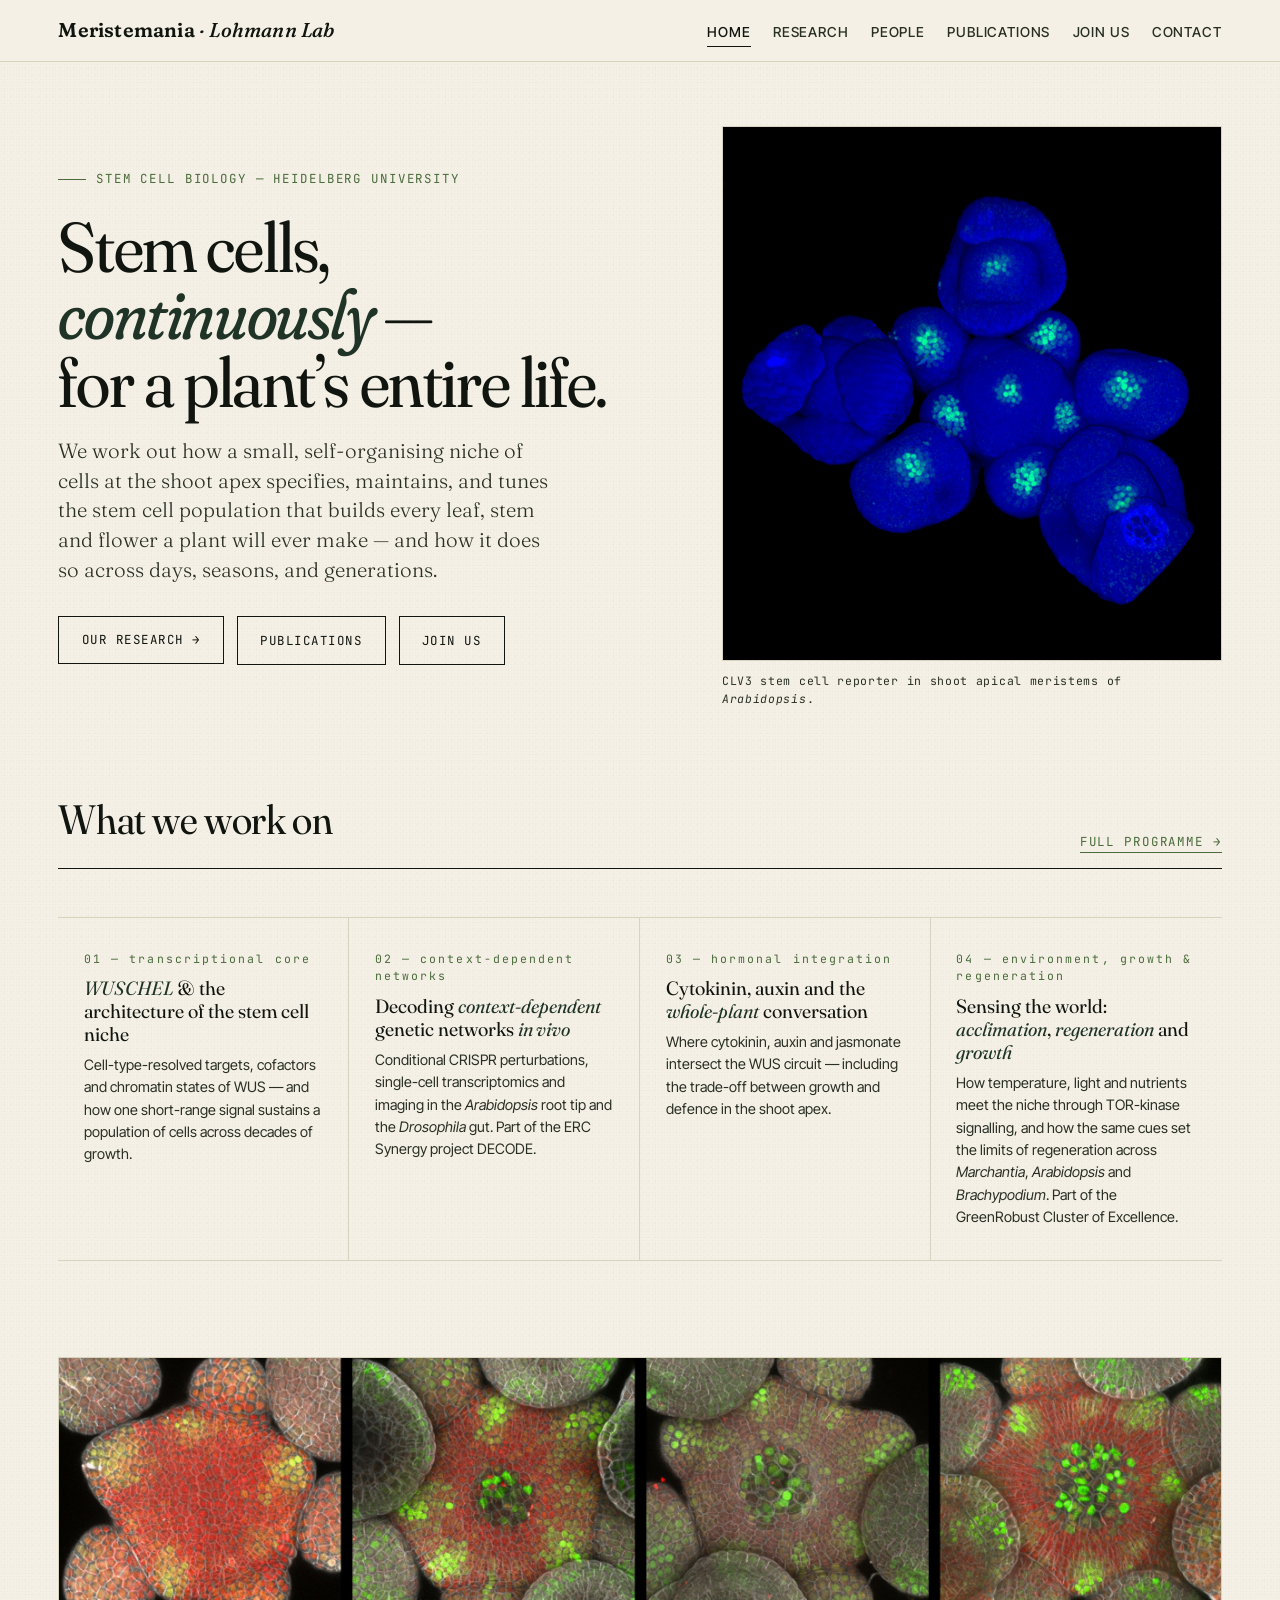
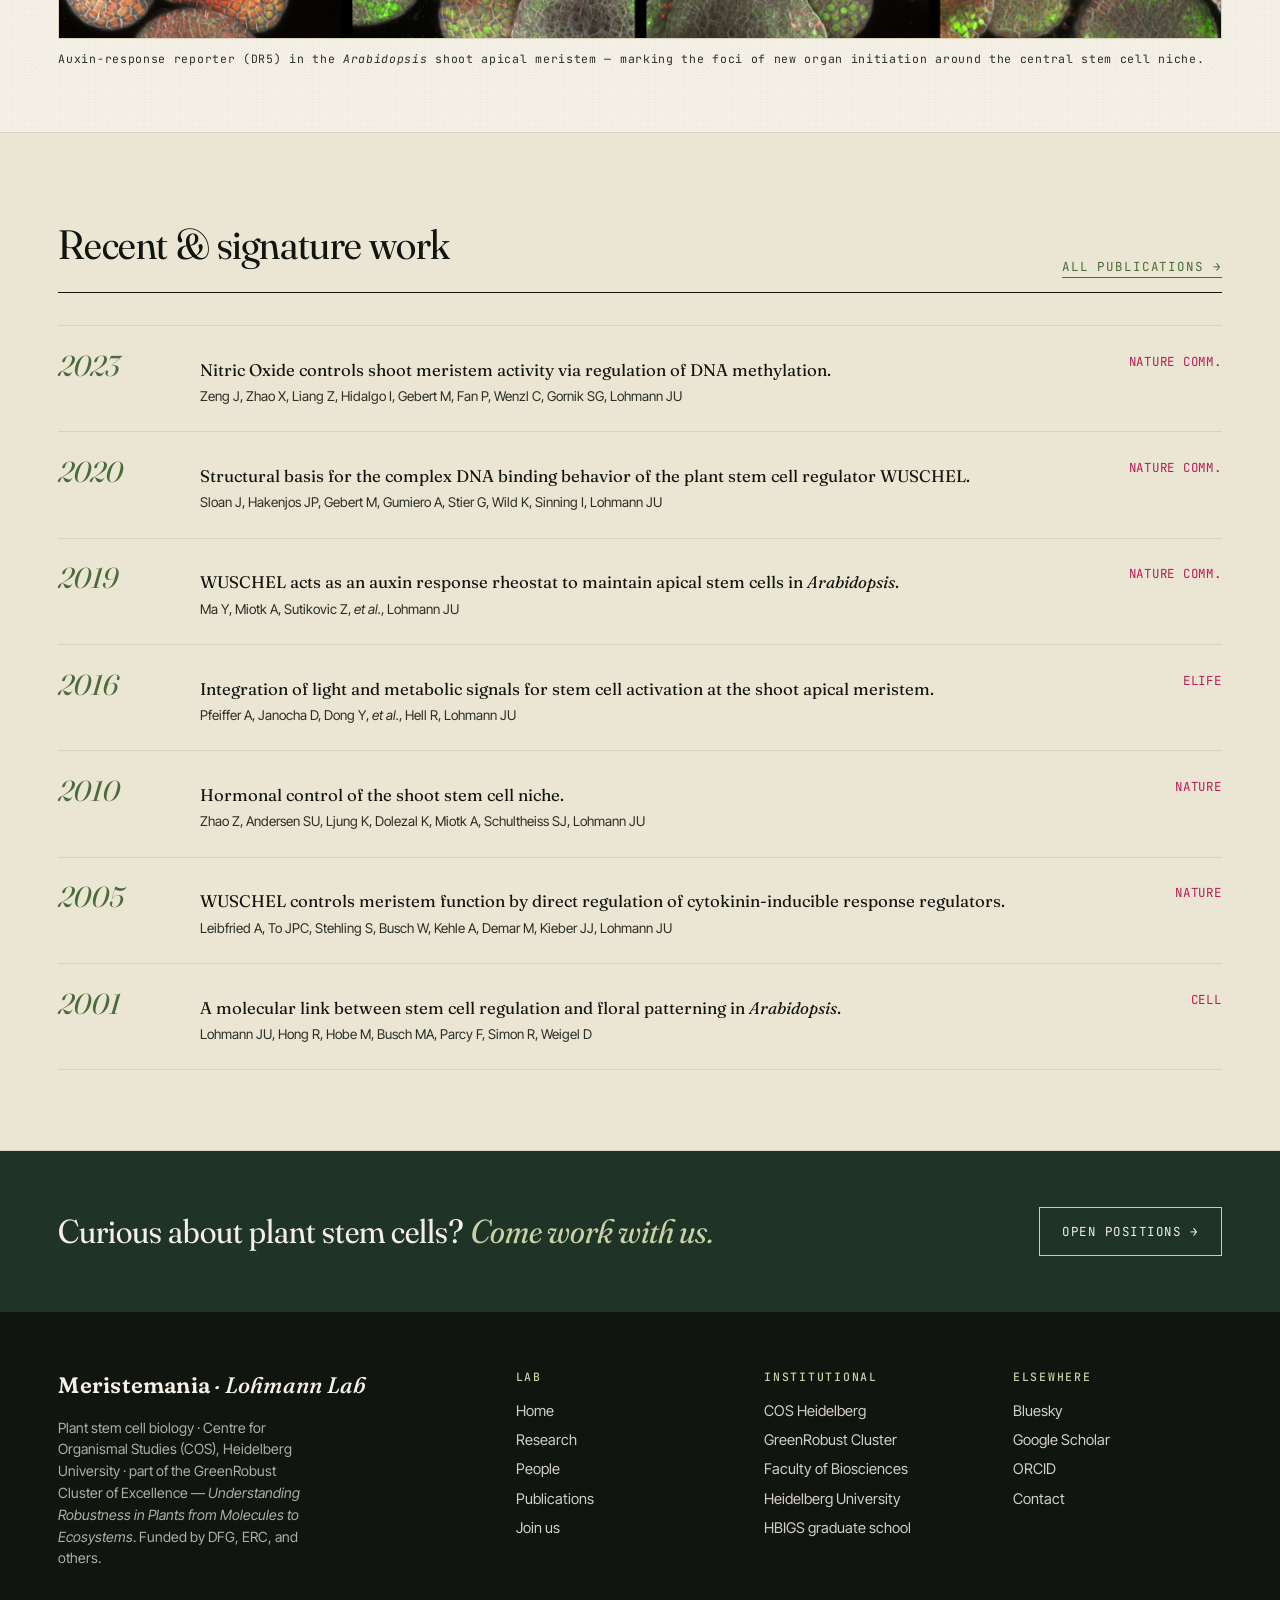
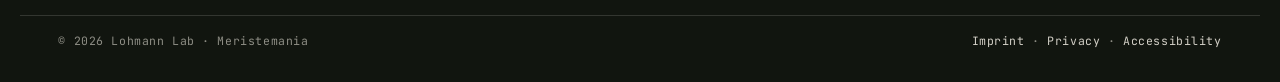
==== index.html @ 3a53cfdb "Initial publish: Meristemania v1" ====
<!DOCTYPE html>
<html lang="en">
<head>
  <meta charset="UTF-8" />
  <meta name="viewport" content="width=device-width, initial-scale=1.0" />
  <title>Meristemania &middot; Lohmann Lab &mdash; Plant stem cell biology, Heidelberg</title>
  <meta name="description" content="Meristemania is the laboratory of Jan U. Lohmann at the Centre for Organismal Studies, Heidelberg University. We work out how plant stem cells are specified, maintained, and tuned in space, time, and changing environments, using Arabidopsis thaliana as a reference system. Part of the GreenRobust Cluster of Excellence." />

  <!-- Open Graph -->
  <meta property="og:title" content="Meristemania &middot; Lohmann Lab" />
  <meta property="og:description" content="Plant stem cell biology in the shoot apical meristem. Centre for Organismal Studies (COS), Heidelberg University &middot; GreenRobust Cluster of Excellence." />
  <meta property="og:type" content="website" />
  <meta property="og:url" content="https://www.meristemania.org/" />
  <meta property="og:image" content="https://www.meristemania.org/assets/img/daum-cover.jpg" />

  <link rel="icon" type="image/svg+xml" href="favicon.svg">
  <link rel="preconnect" href="https://fonts.googleapis.com">
  <link rel="preconnect" href="https://fonts.gstatic.com" crossorigin>
  <link href="https://fonts.googleapis.com/css2?family=Fraunces:opsz,wght,SOFT,WONK@9..144,300..900,0..100,0..1&family=Inter+Tight:wght@300;400;500;600&family=JetBrains+Mono:wght@400;500&display=swap" rel="stylesheet">
  <link rel="stylesheet" href="assets/css/site.css">
</head>
<body>

  <!-- ============== TOP BAR ============== -->
  <header class="topbar">
    <div class="topbar-inner">
      <a href="index.html" class="brand"><b>Meristemania</b> &middot; <i>Lohmann Lab</i></a>
      <button class="menu-toggle" aria-expanded="false" aria-controls="primary-nav" onclick="var n=document.getElementById('primary-nav');n.classList.toggle('open');this.setAttribute('aria-expanded',n.classList.contains('open'));">Menu</button>
      <nav class="primary" id="primary-nav" aria-label="Primary">
        <a href="index.html" class="current">Home</a>
        <a href="research.html">Research</a>
        <a href="people.html">People</a>
        <a href="publications.html">Publications</a>
        <a href="join.html">Join us</a>
        <a href="contact.html">Contact</a>
      </nav>
    </div>
  </header>

  <!-- ============== HERO ============== -->
  <section class="hero">
    <div>
      <div class="eyebrow reveal reveal-1">Stem cell biology &mdash; Heidelberg University</div>
      <h1 class="title reveal reveal-2">
        Stem cells,<br/>
        <em>continuously</em> &mdash;<br/>
        for a plant&rsquo;s entire life.
      </h1>
      <p class="lede reveal reveal-3">
        We work out how a small, self-organising niche of cells at the shoot apex specifies, maintains, and tunes the stem cell population that builds every leaf, stem and flower a plant will ever make &mdash; and how it does so across days, seasons, and generations.
      </p>
      <div class="reveal reveal-4" style="margin-top: 2rem; display: flex; gap: 0.8rem; flex-wrap: wrap;">
        <a class="btn dark" href="research.html">Our research &rarr;</a>
        <a class="btn dark" href="publications.html">Publications</a>
        <a class="btn dark" href="join.html">Join us</a>
      </div>
    </div>
    <div class="reveal reveal-5">
      <div class="hero-image">
        <img src="assets/img/daum-cover.jpg"
             alt="Arabidopsis shoot apical meristems with the CLV3 stem cell reporter in green." />
      </div>
      <p style="font-family: var(--mono); font-size: 0.72rem; letter-spacing: 0.06em; color: var(--ink-soft); margin: 0.7rem 0 0;">
        CLV3 stem cell reporter in shoot apical meristems of <em>Arabidopsis</em>.
      </p>
    </div>
  </section>

  <!-- ============== FOUR PILLARS ============== -->
  <section class="section" style="padding-top: 3rem;">
    <div class="section-head">
      <h2>What we work on</h2>
      <span class="counter"><a href="research.html" style="color:inherit; border-bottom: 1px solid var(--green-mid); padding-bottom: 2px;">Full programme &rarr;</a></span>
    </div>
    <div class="pillars">
      <div class="pillar">
        <div class="pn">01 &mdash; transcriptional core</div>
        <h3><em>WUSCHEL</em> &amp; the architecture of the stem cell niche</h3>
        <p>Cell-type-resolved targets, cofactors and chromatin states of WUS &mdash; and how one short-range signal sustains a population of cells across decades of growth.</p>
      </div>
      <div class="pillar">
        <div class="pn">02 &mdash; context-dependent networks</div>
        <h3>Decoding <em>context-dependent</em> genetic networks <em>in vivo</em></h3>
        <p>Conditional CRISPR perturbations, single-cell transcriptomics and imaging in the <em>Arabidopsis</em> root tip and the <em>Drosophila</em> gut. Part of the ERC Synergy project DECODE.</p>
      </div>
      <div class="pillar">
        <div class="pn">03 &mdash; hormonal integration</div>
        <h3>Cytokinin, auxin and the <em>whole-plant</em> conversation</h3>
        <p>Where cytokinin, auxin and jasmonate intersect the WUS circuit &mdash; including the trade-off between growth and defence in the shoot apex.</p>
      </div>
      <div class="pillar">
        <div class="pn">04 &mdash; environment, growth &amp; regeneration</div>
        <h3>Sensing the world: <em>acclimation</em>, <em>regeneration</em> and <em>growth</em></h3>
        <p>How temperature, light and nutrients meet the niche through TOR-kinase signalling, and how the same cues set the limits of regeneration across <em>Marchantia</em>, <em>Arabidopsis</em> and <em>Brachypodium</em>. Part of the GreenRobust Cluster of Excellence.</p>
      </div>
    </div>
  </section>

  <!-- ============== FIGURE / IMAGERY STRIP ============== -->
  <section class="figure-wide">
    <figure>
      <img src="assets/img/dr5.jpg"
           alt="Confocal optical section through the Arabidopsis shoot apical meristem showing the auxin-response reporter DR5 marking new organ primordia." />
      <figcaption>
        Auxin-response reporter (DR5) in the <em>Arabidopsis</em> shoot apical meristem &mdash; marking the foci of new organ initiation around the central stem cell niche.
      </figcaption>
    </figure>
  </section>

  <!-- ============== SIGNATURE PAPERS ============== -->
  <section class="papers">
    <div class="papers-inner">
      <div class="section-head" style="margin-bottom:2rem;">
        <h2>Recent &amp; signature work</h2>
        <span class="counter"><a href="publications.html" style="color:inherit; border-bottom: 1px solid var(--green-mid); padding-bottom: 2px;">All publications &rarr;</a></span>
      </div>
      <ol class="papers-list">
        <li class="paper">
          <span class="yr">2023</span>
          <div class="meta">
            Nitric Oxide controls shoot meristem activity via regulation of DNA methylation.
            <span class="authors">Zeng J, Zhao X, Liang Z, Hidalgo I, Gebert M, Fan P, Wenzl C, Gornik SG, Lohmann JU</span>
          </div>
          <span class="venue">Nature Comm.</span>
        </li>
        <li class="paper">
          <span class="yr">2020</span>
          <div class="meta">
            Structural basis for the complex DNA binding behavior of the plant stem cell regulator WUSCHEL.
            <span class="authors">Sloan J, Hakenjos JP, Gebert M, Gumiero A, Stier G, Wild K, Sinning I, Lohmann JU</span>
          </div>
          <span class="venue">Nature Comm.</span>
        </li>
        <li class="paper">
          <span class="yr">2019</span>
          <div class="meta">
            WUSCHEL acts as an auxin response rheostat to maintain apical stem cells in <em>Arabidopsis</em>.
            <span class="authors">Ma Y, Miotk A, Sutikovic Z, <em>et al.</em>, Lohmann JU</span>
          </div>
          <span class="venue">Nature Comm.</span>
        </li>
        <li class="paper">
          <span class="yr">2016</span>
          <div class="meta">
            Integration of light and metabolic signals for stem cell activation at the shoot apical meristem.
            <span class="authors">Pfeiffer A, Janocha D, Dong Y, <em>et al.</em>, Hell R, Lohmann JU</span>
          </div>
          <span class="venue">eLife</span>
        </li>
        <li class="paper">
          <span class="yr">2010</span>
          <div class="meta">
            Hormonal control of the shoot stem cell niche.
            <span class="authors">Zhao Z, Andersen SU, Ljung K, Dolezal K, Miotk A, Schultheiss SJ, Lohmann JU</span>
          </div>
          <span class="venue">Nature</span>
        </li>
        <li class="paper">
          <span class="yr">2005</span>
          <div class="meta">
            WUSCHEL controls meristem function by direct regulation of cytokinin-inducible response regulators.
            <span class="authors">Leibfried A, To JPC, Stehling S, Busch W, Kehle A, Demar M, Kieber JJ, Lohmann JU</span>
          </div>
          <span class="venue">Nature</span>
        </li>
        <li class="paper">
          <span class="yr">2001</span>
          <div class="meta">
            A molecular link between stem cell regulation and floral patterning in <em>Arabidopsis</em>.
            <span class="authors">Lohmann JU, Hong R, Hobe M, Busch MA, Parcy F, Simon R, Weigel D</span>
          </div>
          <span class="venue">Cell</span>
        </li>
      </ol>
    </div>
  </section>

  <!-- ============== CTA ============== -->
  <section class="cta">
    <div class="cta-inner">
      <h2>Curious about plant stem cells? <em>Come work with us.</em></h2>
      <a class="btn" href="join.html">Open positions &rarr;</a>
    </div>
  </section>

  <!-- ============== FOOTER ============== -->
  <footer>
    <div class="footer-inner">
      <div class="brand-block">
        <span class="brand"><b>Meristemania</b> &middot; <i>Lohmann Lab</i></span>
        <p>Plant stem cell biology &middot; Centre for Organismal Studies (COS), Heidelberg University &middot; part of the <a href="https://greenrobust.de" style="color:inherit;">GreenRobust</a> Cluster of Excellence &mdash; <em>Understanding Robustness in Plants from Molecules to Ecosystems</em>. Funded by DFG, ERC, and others.</p>
      </div>
      <div>
        <h4>Lab</h4>
        <ul>
          <li><a href="index.html">Home</a></li>
          <li><a href="research.html">Research</a></li>
          <li><a href="people.html">People</a></li>
          <li><a href="publications.html">Publications</a></li>
          <li><a href="join.html">Join us</a></li>
        </ul>
      </div>
      <div>
        <h4>Institutional</h4>
        <ul>
          <li><a href="https://www.cos.uni-heidelberg.de/en">COS Heidelberg</a></li>
          <li><a href="https://greenrobust.de">GreenRobust Cluster</a></li>
          <li><a href="https://www.bio.uni-heidelberg.de">Faculty of Biosciences</a></li>
          <li><a href="https://www.uni-heidelberg.de/">Heidelberg University</a></li>
          <li><a href="http://www.hbigs.uni-heidelberg.de/">HBIGS graduate school</a></li>
        </ul>
      </div>
      <div>
        <h4>Elsewhere</h4>
        <ul>
          <li><a href="https://bsky.app/profile/meristemania.bsky.social">Bluesky</a></li>
          <li><a href="https://scholar.google.com/citations?user=BkbnIxkAAAAJ">Google Scholar</a></li>
          <li><a href="https://orcid.org/0000-0003-3667-187X">ORCID</a></li>
          <li><a href="contact.html">Contact</a></li>
        </ul>
      </div>
    </div>
    <div class="footer-legal">
      <span>&copy; <span id="yr">2026</span> Lohmann Lab &middot; Meristemania</span>
      <span><a href="https://www.uni-heidelberg.de/de/impressum">Imprint</a> &middot; <a href="https://www.uni-heidelberg.de/de/datenschutzerklaerung">Privacy</a> &middot; <a href="https://www.uni-heidelberg.de/de/barrierefreiheit">Accessibility</a></span>
    </div>
  </footer>

  <script>document.getElementById("yr").textContent = new Date().getFullYear();</script>
</body>
</html>
---- assets/css/site.css ----
/* =====================================================================
   Meristemania · Lohmann Lab — site stylesheet
   Botanical-editorial design system. Tokens, layout, and components used
   across every page. Page-specific styles live in each HTML file's
   <style> block when needed.
   ===================================================================== */

:root {
  /* Palette: botanical, editorial. Deep meristem green, ink, warm paper. */
  --paper:        #f4f0e6;
  --paper-warm:   #ebe5d3;
  --ink:          #11150f;
  --ink-soft:     #2a2f25;
  --rule:         #d9d2bc;
  --green-deep:   #1f3326;    /* leaf in shadow */
  --green-mid:    #4a6b3a;    /* young meristem */
  --green-pale:   #c8d0a4;
  --magenta:      #b81e5a;    /* WUS reporter accent */
  --amber:        #c98a1a;    /* cytokinin/auxin accent */

  --serif:  "Fraunces", "EB Garamond", Georgia, serif;
  --sans:   "Inter Tight", system-ui, sans-serif;
  --mono:   "JetBrains Mono", ui-monospace, monospace;

  --maxw: 1240px;
  --gutter: clamp(1.2rem, 3vw, 2.4rem);
}

*, *::before, *::after { box-sizing: border-box; }

html { scroll-behavior: smooth; }

body {
  margin: 0;
  background: var(--paper);
  color: var(--ink);
  font-family: var(--sans);
  font-size: 17px;
  line-height: 1.55;
  font-weight: 400;
  -webkit-font-smoothing: antialiased;
  text-rendering: optimizeLegibility;
  background-image:
    radial-gradient(rgba(17,21,15,0.025) 1px, transparent 1px),
    radial-gradient(rgba(17,21,15,0.02) 1px, transparent 1px);
  background-size: 3px 3px, 7px 7px;
  background-position: 0 0, 1px 2px;
}

a { color: inherit; }
img { max-width: 100%; height: auto; display: block; }

/* ------- top bar ------- */
.topbar {
  position: sticky;
  top: 0;
  z-index: 50;
  background: rgba(244, 240, 230, 0.86);
  backdrop-filter: saturate(140%) blur(12px);
  border-bottom: 1px solid var(--rule);
}
.topbar-inner {
  max-width: var(--maxw);
  margin: 0 auto;
  padding: 0.9rem var(--gutter);
  display: flex;
  align-items: baseline;
  justify-content: space-between;
  gap: 1.5rem;
}
.brand {
  font-family: var(--serif);
  font-weight: 500;
  font-style: italic;
  font-size: 1.25rem;
  letter-spacing: 0.01em;
  text-decoration: none;
}
.brand b {
  font-style: normal;
  font-weight: 600;
  font-variation-settings: "SOFT" 100;
}
nav.primary {
  display: flex;
  gap: 1.4rem;
  font-size: 0.86rem;
  font-weight: 500;
  letter-spacing: 0.06em;
  text-transform: uppercase;
}
nav.primary a {
  text-decoration: none;
  color: var(--ink-soft);
  padding-bottom: 2px;
  border-bottom: 1px solid transparent;
  transition: border-color 0.2s, color 0.2s;
}
nav.primary a:hover { color: var(--ink); border-bottom-color: var(--magenta); }
nav.primary a.current { color: var(--ink); border-bottom-color: var(--ink); }

.menu-toggle {
  display: none;
  background: transparent;
  border: 1px solid var(--rule);
  font: inherit;
  font-family: var(--mono);
  font-size: 0.72rem;
  letter-spacing: 0.12em;
  text-transform: uppercase;
  color: var(--ink-soft);
  padding: 0.4rem 0.7rem;
  cursor: pointer;
  border-radius: 4px;
}

@media (max-width: 720px) {
  nav.primary {
    display: none;
    position: absolute;
    top: 100%;
    left: 0;
    right: 0;
    flex-direction: column;
    background: var(--paper);
    border-bottom: 1px solid var(--rule);
    padding: 1.2rem var(--gutter);
    gap: 1rem;
  }
  nav.primary.open { display: flex; }
  .menu-toggle { display: inline-block; }
  .topbar-inner { position: relative; }
}

/* ------- masthead ------- */
.masthead {
  max-width: var(--maxw);
  margin: 0 auto;
  padding: 5rem var(--gutter) 3rem;
  display: grid;
  grid-template-columns: minmax(0, 7fr) minmax(0, 5fr);
  gap: clamp(1.5rem, 4vw, 4rem);
  align-items: end;
}
@media (max-width: 880px) {
  .masthead { grid-template-columns: 1fr; padding-top: 3rem; }
}

.eyebrow {
  font-family: var(--mono);
  font-size: 0.78rem;
  letter-spacing: 0.15em;
  text-transform: uppercase;
  color: var(--green-mid);
  display: flex;
  align-items: center;
  gap: 0.6rem;
  margin-bottom: 1.5rem;
}
.eyebrow::before {
  content: "";
  display: inline-block;
  width: 28px;
  height: 1px;
  background: var(--green-mid);
}

h1.title {
  font-family: var(--serif);
  font-weight: 400;
  font-variation-settings: "opsz" 144, "SOFT" 50, "WONK" 1;
  font-size: clamp(2.8rem, 6.5vw, 5.6rem);
  line-height: 0.96;
  letter-spacing: -0.02em;
  margin: 0 0 1.2rem;
  color: var(--ink);
}
h1.title em {
  font-style: italic;
  color: var(--green-deep);
  font-variation-settings: "opsz" 144, "SOFT" 100, "WONK" 1;
}

.lede {
  font-family: var(--serif);
  font-weight: 300;
  font-size: clamp(1.15rem, 1.6vw, 1.4rem);
  line-height: 1.45;
  color: var(--ink-soft);
  max-width: 38ch;
}

.masthead-aside {
  border-left: 1px solid var(--rule);
  padding-left: 1.5rem;
  font-size: 0.92rem;
  color: var(--ink-soft);
}
@media (max-width: 880px) {
  .masthead-aside { border-left: 0; padding-left: 0; border-top: 1px solid var(--rule); padding-top: 1.4rem; }
}
.masthead-aside dl { margin: 0; display: grid; grid-template-columns: max-content 1fr; gap: 0.4rem 1.2rem; }
.masthead-aside dt {
  font-family: var(--mono);
  font-size: 0.7rem;
  letter-spacing: 0.12em;
  text-transform: uppercase;
  color: var(--green-mid);
  padding-top: 0.18rem;
}
.masthead-aside dd { margin: 0; }
.masthead-aside dd em { font-family: var(--serif); font-style: italic; }

/* ------- schematic strip ------- */
.schematic {
  max-width: var(--maxw);
  margin: 0 auto;
  padding: 0 var(--gutter);
}
.schematic-frame {
  border-top: 1px solid var(--rule);
  border-bottom: 1px solid var(--rule);
  padding: 2.5rem 0;
  display: grid;
  grid-template-columns: minmax(0, 1fr) auto minmax(0, 1fr);
  gap: 2rem;
  align-items: center;
}
@media (max-width: 880px) {
  .schematic-frame { grid-template-columns: 1fr; }
}
.schematic-text {
  font-family: var(--serif);
  font-style: italic;
  font-weight: 300;
  font-size: 1.05rem;
  line-height: 1.6;
  color: var(--ink-soft);
}
.schematic svg { display: block; margin: 0 auto; }

/* ------- section heading ------- */
.section {
  max-width: var(--maxw);
  margin: 0 auto;
  padding: 5rem var(--gutter) 2rem;
}
.section-head {
  display: grid;
  grid-template-columns: 1fr auto;
  align-items: end;
  gap: 1rem;
  margin-bottom: 3rem;
  border-bottom: 1px solid var(--ink);
  padding-bottom: 1rem;
}
.section-head h2 {
  font-family: var(--serif);
  font-weight: 400;
  font-variation-settings: "opsz" 96, "SOFT" 30;
  font-size: clamp(1.8rem, 3.2vw, 2.6rem);
  letter-spacing: -0.01em;
  margin: 0;
}
.section-head .counter {
  font-family: var(--mono);
  font-size: 0.78rem;
  letter-spacing: 0.15em;
  text-transform: uppercase;
  color: var(--green-mid);
}
.section-head a { text-decoration: none; }

/* ------- research axes ------- */
.axes {
  display: grid;
  grid-template-columns: repeat(2, minmax(0, 1fr));
  gap: 1px;
  background: var(--rule);
  border: 1px solid var(--rule);
}
@media (max-width: 880px) { .axes { grid-template-columns: 1fr; } }

.axis {
  background: var(--paper);
  padding: 2.4rem 2rem 2.2rem;
  position: relative;
  transition: background 0.3s;
}
.axis:hover { background: var(--paper-warm); }

.axis-num {
  font-family: var(--mono);
  font-size: 0.72rem;
  letter-spacing: 0.18em;
  color: var(--green-mid);
  margin-bottom: 1.1rem;
  display: flex;
  align-items: center;
  gap: 0.5rem;
}
.axis-num::after {
  content: "";
  flex: 1;
  height: 1px;
  background: currentColor;
  opacity: 0.35;
}
.axis h3 {
  font-family: var(--serif);
  font-weight: 400;
  font-variation-settings: "opsz" 72, "SOFT" 50;
  font-size: 1.55rem;
  line-height: 1.15;
  letter-spacing: -0.005em;
  margin: 0 0 0.9rem;
  color: var(--ink);
}
.axis h3 em { font-style: italic; color: var(--green-deep); }
.axis p { margin: 0 0 1.2rem; font-size: 0.98rem; color: var(--ink-soft); }
.axis .keywords {
  display: flex;
  flex-wrap: wrap;
  gap: 0.4rem;
  margin-top: 1.4rem;
}
.axis .kw {
  font-family: var(--mono);
  font-size: 0.7rem;
  letter-spacing: 0.05em;
  padding: 0.25rem 0.55rem;
  border: 1px solid var(--rule);
  border-radius: 999px;
  color: var(--ink-soft);
  background: transparent;
}
.axis .ref {
  font-family: var(--mono);
  font-size: 0.72rem;
  letter-spacing: 0.05em;
  color: var(--green-mid);
  margin-top: 1.2rem;
  padding-top: 0.9rem;
  border-top: 1px dashed var(--rule);
}
.axis .ref strong { color: var(--ink); font-weight: 500; }
.axis .ref em { font-style: italic; }

.axis.a1::before, .axis.a2::before, .axis.a3::before, .axis.a4::before {
  content: "";
  position: absolute;
  top: 0; left: 0;
  width: 100%;
  height: 3px;
}
.axis.a1::before { background: var(--magenta); }
.axis.a2::before { background: var(--green-deep); }
.axis.a3::before { background: var(--amber); }
.axis.a4::before { background: var(--green-mid); }

/* ------- approach strip ------- */
.approach {
  background: var(--green-deep);
  color: var(--paper);
  margin-top: 5rem;
}
.approach-inner {
  max-width: var(--maxw);
  margin: 0 auto;
  padding: 4rem var(--gutter);
  display: grid;
  grid-template-columns: minmax(0, 1fr) minmax(0, 1.4fr);
  gap: 3rem;
  align-items: start;
}
@media (max-width: 880px) { .approach-inner { grid-template-columns: 1fr; } }

.approach .eyebrow { color: var(--green-pale); }
.approach .eyebrow::before { background: var(--green-pale); }
.approach h2 {
  font-family: var(--serif);
  font-weight: 400;
  font-variation-settings: "opsz" 96, "SOFT" 50;
  font-size: clamp(1.8rem, 3vw, 2.4rem);
  line-height: 1.1;
  margin: 0;
  color: var(--paper);
}
.approach h2 em { font-style: italic; color: var(--green-pale); }
.approach-list {
  display: grid;
  grid-template-columns: repeat(2, minmax(0, 1fr));
  gap: 1.6rem 2rem;
  margin: 0;
  padding: 0;
  list-style: none;
}
@media (max-width: 560px) { .approach-list { grid-template-columns: 1fr; } }
.approach-list li {
  border-top: 1px solid rgba(244,240,230,0.25);
  padding-top: 0.7rem;
}
.approach-list .label {
  font-family: var(--mono);
  font-size: 0.72rem;
  letter-spacing: 0.12em;
  text-transform: uppercase;
  color: var(--green-pale);
  display: block;
  margin-bottom: 0.25rem;
}
.approach-list .body {
  font-family: var(--serif);
  font-size: 1.05rem;
  line-height: 1.4;
  font-weight: 300;
  color: var(--paper);
}

/* ------- model organism + tools ------- */
.organism {
  max-width: var(--maxw);
  margin: 0 auto;
  padding: 5rem var(--gutter);
  display: grid;
  grid-template-columns: minmax(0, 4fr) minmax(0, 6fr);
  gap: clamp(2rem, 5vw, 5rem);
  align-items: start;
}
@media (max-width: 880px) { .organism { grid-template-columns: 1fr; } }

.organism-figure {
  border: 1px solid var(--rule);
  padding: 1.5rem;
  background: var(--paper-warm);
}
.organism-figure svg, .organism-figure img { width: 100%; height: auto; display: block; }
.organism-figure figcaption {
  font-family: var(--mono);
  font-size: 0.72rem;
  letter-spacing: 0.08em;
  color: var(--ink-soft);
  margin-top: 1rem;
  line-height: 1.45;
}
.organism h2 {
  font-family: var(--serif);
  font-weight: 400;
  font-variation-settings: "opsz" 96, "SOFT" 50;
  font-size: clamp(1.8rem, 3vw, 2.4rem);
  line-height: 1.1;
  margin: 0 0 1.2rem;
}
.organism h2 em { font-style: italic; color: var(--green-deep); }
.organism p { color: var(--ink-soft); max-width: 56ch; }
.organism p + p { margin-top: 1rem; }

/* ------- selected / paper list (compact) ------- */
.papers {
  background: var(--paper-warm);
  border-top: 1px solid var(--rule);
  border-bottom: 1px solid var(--rule);
}
.papers-inner {
  max-width: var(--maxw);
  margin: 0 auto;
  padding: 5rem var(--gutter);
}
.papers-list { list-style: none; margin: 0; padding: 0; display: grid; gap: 0; }
.paper {
  display: grid;
  grid-template-columns: 110px 1fr auto;
  gap: 2rem;
  padding: 1.6rem 0;
  border-top: 1px solid var(--rule);
  align-items: baseline;
}
.paper:last-child { border-bottom: 1px solid var(--rule); }
@media (max-width: 720px) {
  .paper { grid-template-columns: 1fr; gap: 0.4rem; padding: 1.4rem 0; }
}
.paper .yr {
  font-family: var(--serif);
  font-style: italic;
  font-variation-settings: "opsz" 96;
  font-size: 1.8rem;
  color: var(--green-mid);
  line-height: 1;
}
.paper .meta {
  font-family: var(--serif);
  font-size: 1.05rem;
  line-height: 1.4;
  color: var(--ink);
}
.paper .meta .authors {
  font-family: var(--sans);
  font-size: 0.84rem;
  color: var(--ink-soft);
  display: block;
  margin-top: 0.3rem;
}
.paper .venue {
  font-family: var(--mono);
  font-size: 0.78rem;
  letter-spacing: 0.06em;
  text-transform: uppercase;
  color: var(--magenta);
  white-space: nowrap;
  align-self: start;
}

/* ------- footer ------- */
footer {
  background: var(--ink);
  color: var(--paper);
  margin-top: 0;
}
.footer-inner {
  max-width: var(--maxw);
  margin: 0 auto;
  padding: 3.5rem var(--gutter) 2rem;
  display: grid;
  grid-template-columns: minmax(0, 2fr) repeat(3, minmax(0, 1fr));
  gap: 2.5rem;
}
@media (max-width: 720px) { .footer-inner { grid-template-columns: 1fr 1fr; } }
@media (max-width: 480px) { .footer-inner { grid-template-columns: 1fr; } }

footer .brand-block .brand {
  color: var(--paper);
  display: block;
  font-size: 1.4rem;
  margin-bottom: 0.6rem;
}
footer .brand-block p {
  font-size: 0.88rem;
  color: rgba(244,240,230,0.7);
  max-width: 32ch;
}
footer h4 {
  font-family: var(--mono);
  font-size: 0.72rem;
  letter-spacing: 0.15em;
  text-transform: uppercase;
  color: var(--green-pale);
  margin: 0 0 0.9rem;
  font-weight: 500;
}
footer ul { list-style: none; padding: 0; margin: 0; }
footer li { margin-bottom: 0.4rem; font-size: 0.92rem; }
footer a {
  color: rgba(244,240,230,0.85);
  text-decoration: none;
  border-bottom: 1px solid transparent;
  transition: border-color 0.2s;
}
footer a:hover { border-bottom-color: var(--green-pale); }
.footer-legal {
  max-width: var(--maxw);
  margin: 0 auto;
  padding: 1rem var(--gutter) 2rem;
  border-top: 1px solid rgba(244,240,230,0.15);
  font-family: var(--mono);
  font-size: 0.72rem;
  letter-spacing: 0.05em;
  color: rgba(244,240,230,0.55);
  display: flex;
  justify-content: space-between;
  flex-wrap: wrap;
  gap: 1rem;
}

/* ------- entrance animation ------- */
@media (prefers-reduced-motion: no-preference) {
  .reveal {
    opacity: 0;
    transform: translateY(12px);
    animation: rise 0.9s cubic-bezier(.2,.7,.2,1) forwards;
  }
  .reveal-1 { animation-delay: 0.05s; }
  .reveal-2 { animation-delay: 0.15s; }
  .reveal-3 { animation-delay: 0.25s; }
  .reveal-4 { animation-delay: 0.35s; }
  .reveal-5 { animation-delay: 0.45s; }
  @keyframes rise {
    to { opacity: 1; transform: translateY(0); }
  }
}

::selection { background: var(--magenta); color: var(--paper); }

@media (max-width: 560px) {
  body { font-size: 16px; }
  .section { padding-top: 3.5rem; }
}

/* =====================================================================
   Page-specific components added for landing/people/publications/join/contact
   ===================================================================== */

/* ------- landing hero with imagery ------- */
.hero {
  max-width: var(--maxw);
  margin: 0 auto;
  padding: 4rem var(--gutter) 2rem;
  display: grid;
  grid-template-columns: minmax(0, 6fr) minmax(0, 5fr);
  gap: clamp(2rem, 5vw, 4.5rem);
  align-items: center;
}
@media (max-width: 880px) { .hero { grid-template-columns: 1fr; padding-top: 2.5rem; } }
.hero-image {
  border: 1px solid var(--rule);
  background: #0a0a08;
  overflow: hidden;
}
.hero-image img { width: 100%; display: block; }
.hero h1.title { font-size: clamp(2.5rem, 5.5vw, 4.6rem); }

/* ------- pillars (research overview teaser) ------- */
.pillars {
  display: grid;
  grid-template-columns: repeat(4, minmax(0,1fr));
  gap: 0;
  border-top: 1px solid var(--rule);
  border-bottom: 1px solid var(--rule);
}
@media (max-width: 880px) { .pillars { grid-template-columns: repeat(2, 1fr); } }
@media (max-width: 480px) { .pillars { grid-template-columns: 1fr; } }
.pillar {
  padding: 2rem 1.6rem;
  border-right: 1px solid var(--rule);
  position: relative;
}
.pillar:last-child { border-right: 0; }
@media (max-width: 880px) {
  .pillar:nth-child(2) { border-right: 0; }
  .pillar:nth-child(1), .pillar:nth-child(2) { border-bottom: 1px solid var(--rule); }
}
@media (max-width: 480px) {
  .pillar { border-right: 0; border-bottom: 1px solid var(--rule); }
  .pillar:last-child { border-bottom: 0; }
}
.pillar .pn {
  font-family: var(--mono);
  font-size: 0.72rem;
  letter-spacing: 0.18em;
  color: var(--green-mid);
  margin-bottom: 0.6rem;
}
.pillar h3 {
  font-family: var(--serif);
  font-weight: 400;
  font-variation-settings: "opsz" 72;
  font-size: 1.2rem;
  margin: 0 0 0.5rem;
  line-height: 1.2;
}
.pillar h3 em { font-style: italic; color: var(--green-deep); }
.pillar p { font-size: 0.9rem; color: var(--ink-soft); margin: 0; }

/* ------- inline image figure block ------- */
.figure-wide {
  max-width: var(--maxw);
  margin: 4rem auto;
  padding: 0 var(--gutter);
}
.figure-wide figure { margin: 0; }
.figure-wide img {
  width: 100%;
  border: 1px solid var(--rule);
  background: #0a0a08;
}
.figure-wide figcaption {
  font-family: var(--mono);
  font-size: 0.72rem;
  letter-spacing: 0.06em;
  color: var(--ink-soft);
  margin-top: 0.7rem;
  line-height: 1.5;
}

/* ------- CTA strip ------- */
.cta {
  background: var(--green-deep);
  color: var(--paper);
}
.cta-inner {
  max-width: var(--maxw);
  margin: 0 auto;
  padding: 3.5rem var(--gutter);
  display: grid;
  grid-template-columns: minmax(0, 1.4fr) auto;
  align-items: center;
  gap: 2rem;
}
@media (max-width: 720px) { .cta-inner { grid-template-columns: 1fr; } }
.cta h2 {
  font-family: var(--serif);
  font-weight: 400;
  font-variation-settings: "opsz" 96, "SOFT" 50;
  font-size: clamp(1.6rem, 2.6vw, 2.2rem);
  margin: 0;
  line-height: 1.15;
}
.cta h2 em { font-style: italic; color: var(--green-pale); }
.btn {
  display: inline-block;
  font-family: var(--mono);
  font-size: 0.78rem;
  letter-spacing: 0.12em;
  text-transform: uppercase;
  color: var(--paper);
  background: transparent;
  border: 1px solid var(--green-pale);
  padding: 0.85rem 1.4rem;
  text-decoration: none;
  transition: background 0.2s, color 0.2s;
}
.btn:hover { background: var(--green-pale); color: var(--green-deep); }
.btn.solid { background: var(--magenta); border-color: var(--magenta); color: var(--paper); }
.btn.solid:hover { background: var(--paper); color: var(--magenta); }
.btn.dark {
  color: var(--ink);
  border-color: var(--ink);
}
.btn.dark:hover { background: var(--ink); color: var(--paper); }

/* ------- PI block (people page) ------- */
.pi {
  max-width: var(--maxw);
  margin: 0 auto;
  padding: 4rem var(--gutter) 2rem;
  display: grid;
  grid-template-columns: minmax(0, 4fr) minmax(0, 7fr);
  gap: clamp(2rem, 5vw, 4rem);
  align-items: start;
}
@media (max-width: 880px) { .pi { grid-template-columns: 1fr; } }
.pi-photo {
  border: 1px solid var(--rule);
  background: var(--paper-warm);
  padding: 0.6rem;
}
.pi-photo img { width: 100%; display: block; }
.pi h2 {
  font-family: var(--serif);
  font-weight: 400;
  font-variation-settings: "opsz" 144, "SOFT" 50;
  font-size: clamp(2rem, 3.4vw, 2.8rem);
  line-height: 1.05;
  margin: 0.4rem 0 0.4rem;
}
.pi .pi-role {
  font-family: var(--mono);
  font-size: 0.78rem;
  letter-spacing: 0.1em;
  text-transform: uppercase;
  color: var(--green-mid);
  margin-bottom: 1.2rem;
}
.pi p { color: var(--ink-soft); max-width: 62ch; margin: 0 0 1rem; }
.pi-links {
  display: flex;
  flex-wrap: wrap;
  gap: 0.8rem 1.2rem;
  margin-top: 1.6rem;
  font-family: var(--mono);
  font-size: 0.78rem;
  letter-spacing: 0.06em;
}
.pi-links a {
  text-decoration: none;
  color: var(--ink);
  border-bottom: 1px solid var(--magenta);
  padding-bottom: 2px;
}
.pi-links a:hover { color: var(--magenta); }

/* ------- people roster grid ------- */
.roster {
  max-width: var(--maxw);
  margin: 0 auto;
  padding: 2rem var(--gutter) 4rem;
}
.roster-group { margin-bottom: 3.5rem; }
.roster-group h3 {
  font-family: var(--mono);
  font-weight: 500;
  font-size: 0.82rem;
  letter-spacing: 0.16em;
  text-transform: uppercase;
  color: var(--green-mid);
  margin: 0 0 1.4rem;
  padding-bottom: 0.7rem;
  border-bottom: 1px solid var(--rule);
  display: flex;
  align-items: baseline;
  justify-content: space-between;
}
.roster-group h3 span {
  font-family: var(--serif);
  font-style: italic;
  font-weight: 400;
  text-transform: none;
  letter-spacing: 0;
  color: var(--ink-soft);
  font-size: 0.95rem;
}
.people-grid {
  display: grid;
  grid-template-columns: repeat(auto-fill, minmax(260px, 1fr));
  gap: 1.4rem 1.6rem;
}
.person {
  padding: 1.1rem 1.1rem 1rem;
  background: var(--paper);
  border: 1px solid var(--rule);
  display: flex;
  flex-direction: column;
  gap: 0.4rem;
}
.person .name {
  font-family: var(--serif);
  font-weight: 500;
  font-size: 1.1rem;
  line-height: 1.2;
  color: var(--ink);
}
.person .role {
  font-family: var(--mono);
  font-size: 0.7rem;
  letter-spacing: 0.06em;
  text-transform: uppercase;
  color: var(--green-mid);
}
.person .focus {
  font-size: 0.88rem;
  color: var(--ink-soft);
  margin-top: 0.2rem;
  font-style: italic;
  font-family: var(--serif);
  font-weight: 300;
}
.person a.mail {
  margin-top: auto;
  padding-top: 0.6rem;
  font-family: var(--mono);
  font-size: 0.68rem;
  color: var(--ink-soft);
  text-decoration: none;
  border-top: 1px dashed var(--rule);
  white-space: nowrap;
  overflow: hidden;
  text-overflow: ellipsis;
  display: block;
}
.person a.mail:hover { color: var(--magenta); }

/* ------- publications page ------- */
.pubs-intro {
  max-width: var(--maxw);
  margin: 0 auto;
  padding: 2rem var(--gutter) 1rem;
}
.pubs-stats {
  display: flex;
  flex-wrap: wrap;
  align-items: flex-end;
  gap: 3rem;
  margin: 0;
  padding: 1.25rem 0;
  border-top: 1px solid var(--rule);
  border-bottom: 1px solid var(--rule);
  color: var(--ink-soft);
}
.pubs-stats .stat { display: flex; flex-direction: column; gap: 0.35rem; }
.pubs-stats dt {
  font-family: var(--mono);
  font-size: 0.68rem;
  letter-spacing: 0.14em;
  text-transform: uppercase;
  color: var(--green-mid);
  margin: 0;
}
.pubs-stats dd {
  margin: 0;
  font-family: var(--serif);
  font-size: 1.7rem;
  line-height: 1;
  color: var(--ink);
  font-feature-settings: "tnum" 1;
}
.pubs-stats dd.source {
  font-family: var(--mono);
  font-size: 0.82rem;
  padding-bottom: 0.2rem;
}
@media (max-width: 600px) {
  .pubs-stats { gap: 1.5rem; align-items: flex-start; }
  .pubs-stats dd { font-size: 1.4rem; }
}
.pub-filter {
  max-width: var(--maxw);
  margin: 0 auto;
  padding: 1.5rem var(--gutter);
  display: flex;
  gap: 0.5rem;
  flex-wrap: wrap;
  align-items: center;
  border-top: 1px solid var(--rule);
  border-bottom: 1px solid var(--rule);
}
.pub-filter .label {
  font-family: var(--mono);
  font-size: 0.72rem;
  letter-spacing: 0.12em;
  text-transform: uppercase;
  color: var(--green-mid);
  margin-right: 0.8rem;
}
.pub-filter button {
  font-family: var(--mono);
  font-size: 0.78rem;
  background: transparent;
  border: 1px solid var(--rule);
  padding: 0.4rem 0.9rem;
  cursor: pointer;
  color: var(--ink-soft);
  border-radius: 999px;
  transition: all 0.18s;
}
.pub-filter button:hover { border-color: var(--ink); color: var(--ink); }
.pub-filter button.active { background: var(--ink); color: var(--paper); border-color: var(--ink); }
.year-group {
  max-width: var(--maxw);
  margin: 0 auto;
  padding: 2.5rem var(--gutter) 0;
}
.year-group h3 {
  font-family: var(--serif);
  font-style: italic;
  font-variation-settings: "opsz" 144;
  font-size: clamp(2rem, 4vw, 3rem);
  color: var(--green-mid);
  margin: 0 0 1rem;
  padding-bottom: 0.4rem;
  border-bottom: 1px solid var(--rule);
}
.pub-list { list-style: none; padding: 0; margin: 0; }
.pub {
  padding: 1.2rem 0;
  border-top: 1px solid var(--rule);
  display: grid;
  grid-template-columns: minmax(0, 1fr) auto;
  gap: 1.5rem;
  align-items: baseline;
}
.pub:first-child { border-top: 0; padding-top: 0.6rem; }
@media (max-width: 720px) {
  .pub { grid-template-columns: 1fr; gap: 0.4rem; }
}
.pub .title {
  font-family: var(--serif);
  font-size: 1.02rem;
  line-height: 1.4;
  color: var(--ink);
}
.pub .title em { font-style: italic; }
.pub .auth {
  font-size: 0.83rem;
  color: var(--ink-soft);
  display: block;
  margin-top: 0.25rem;
}
.pub .venue {
  font-family: var(--mono);
  font-size: 0.74rem;
  letter-spacing: 0.06em;
  text-transform: uppercase;
  color: var(--magenta);
  white-space: nowrap;
  align-self: start;
  padding-top: 0.15rem;
}
.pub.preprint .venue { color: var(--amber); }

/* ------- join page ------- */
.routes {
  max-width: var(--maxw);
  margin: 0 auto;
  padding: 3rem var(--gutter);
  display: grid;
  grid-template-columns: repeat(3, minmax(0,1fr));
  gap: 1px;
  background: var(--rule);
  border: 1px solid var(--rule);
}
@media (max-width: 880px) { .routes { grid-template-columns: 1fr; } }
.route {
  background: var(--paper);
  padding: 2rem 1.8rem;
  position: relative;
}
.route::before {
  content: "";
  position: absolute;
  top: 0; left: 0;
  width: 100%;
  height: 3px;
  background: var(--green-mid);
}
.route.b::before { background: var(--magenta); }
.route.c::before { background: var(--amber); }
.route .level {
  font-family: var(--mono);
  font-size: 0.72rem;
  letter-spacing: 0.16em;
  text-transform: uppercase;
  color: var(--green-mid);
  margin-bottom: 1rem;
  line-height: 1.45;
}
.route h3 {
  font-family: var(--serif);
  font-weight: 400;
  font-variation-settings: "opsz" 72;
  font-size: 1.4rem;
  margin: 0 0 0.7rem;
}
.route h3 em { font-style: italic; color: var(--green-deep); }
.route p { font-size: 0.96rem; color: var(--ink-soft); margin: 0 0 1rem; }
.route .how {
  font-family: var(--mono);
  font-size: 0.78rem;
  color: var(--ink-soft);
  padding-top: 1rem;
  border-top: 1px dashed var(--rule);
}

/* ------- contact page ------- */
.contact-grid {
  max-width: var(--maxw);
  margin: 0 auto;
  padding: 3rem var(--gutter);
  display: grid;
  grid-template-columns: minmax(0, 5fr) minmax(0, 6fr);
  gap: clamp(2rem, 5vw, 4rem);
  align-items: start;
}
@media (max-width: 880px) { .contact-grid { grid-template-columns: 1fr; } }
.contact-card {
  background: var(--paper-warm);
  border: 1px solid var(--rule);
  padding: 2rem;
}
.contact-card h3 {
  font-family: var(--mono);
  font-weight: 500;
  font-size: 0.78rem;
  letter-spacing: 0.16em;
  text-transform: uppercase;
  color: var(--green-mid);
  margin: 0 0 1rem;
}
.contact-card address {
  font-style: normal;
  font-family: var(--serif);
  font-size: 1.1rem;
  line-height: 1.5;
  color: var(--ink);
  margin-bottom: 1rem;
}
.contact-card .row {
  display: grid;
  grid-template-columns: max-content 1fr;
  gap: 0.4rem 1.2rem;
  padding: 0.7rem 0;
  border-top: 1px dashed var(--rule);
  font-size: 0.94rem;
}
.contact-card .row dt {
  font-family: var(--mono);
  font-size: 0.7rem;
  letter-spacing: 0.12em;
  text-transform: uppercase;
  color: var(--green-mid);
  padding-top: 0.15rem;
}
.contact-card .row dd { margin: 0; }
.contact-card .row dd a { text-decoration: none; border-bottom: 1px solid var(--magenta); padding-bottom: 1px; }
.contact-card .row dd a:hover { color: var(--magenta); }
.directions {
  font-family: var(--serif);
  font-weight: 300;
  color: var(--ink-soft);
}
.directions p { margin: 0 0 1rem; max-width: 56ch; }
.directions h3 {
  font-family: var(--serif);
  font-weight: 400;
  font-variation-settings: "opsz" 96;
  font-size: 1.5rem;
  color: var(--ink);
  margin: 1.5rem 0 0.6rem;
}
.map-wrap {
  border: 1px solid var(--rule);
  margin-top: 1.5rem;
  background: var(--paper-warm);
  aspect-ratio: 16 / 9;
}
.map-wrap iframe { width: 100%; height: 100%; border: 0; display: block; }
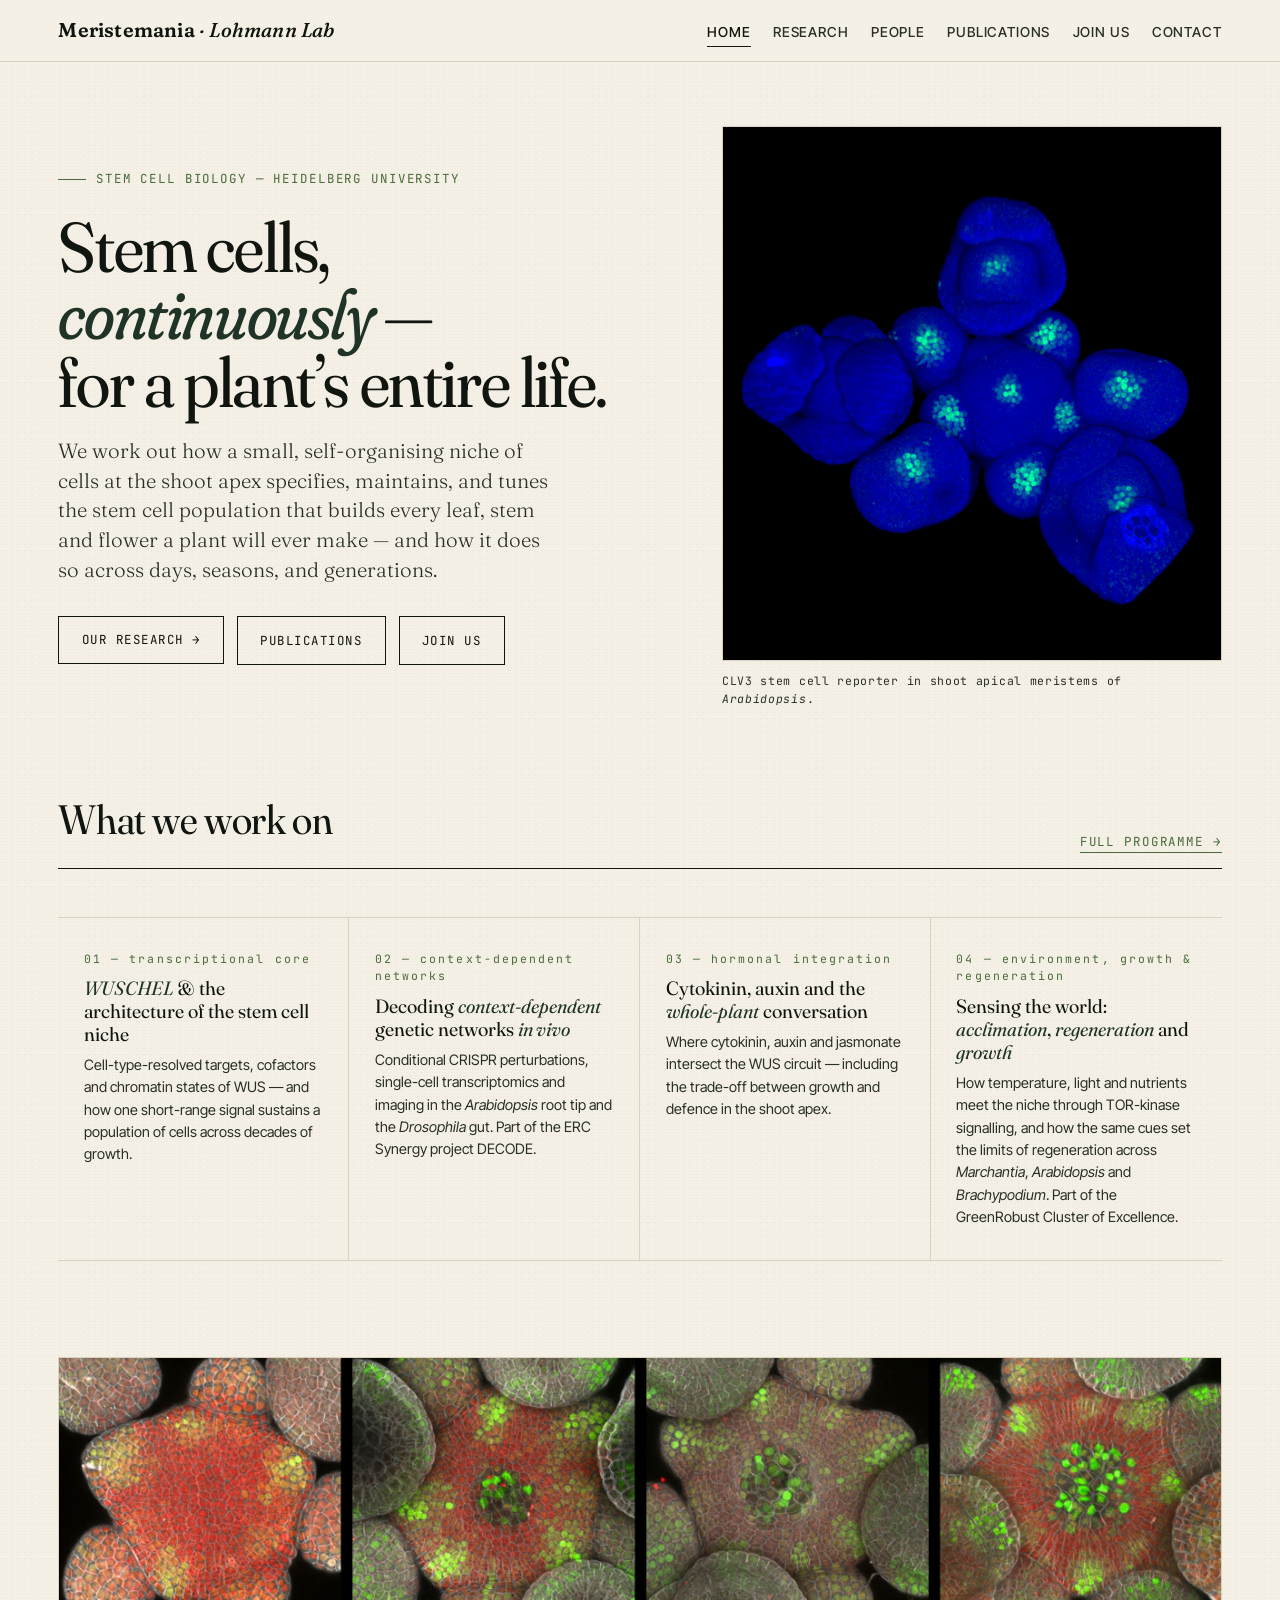
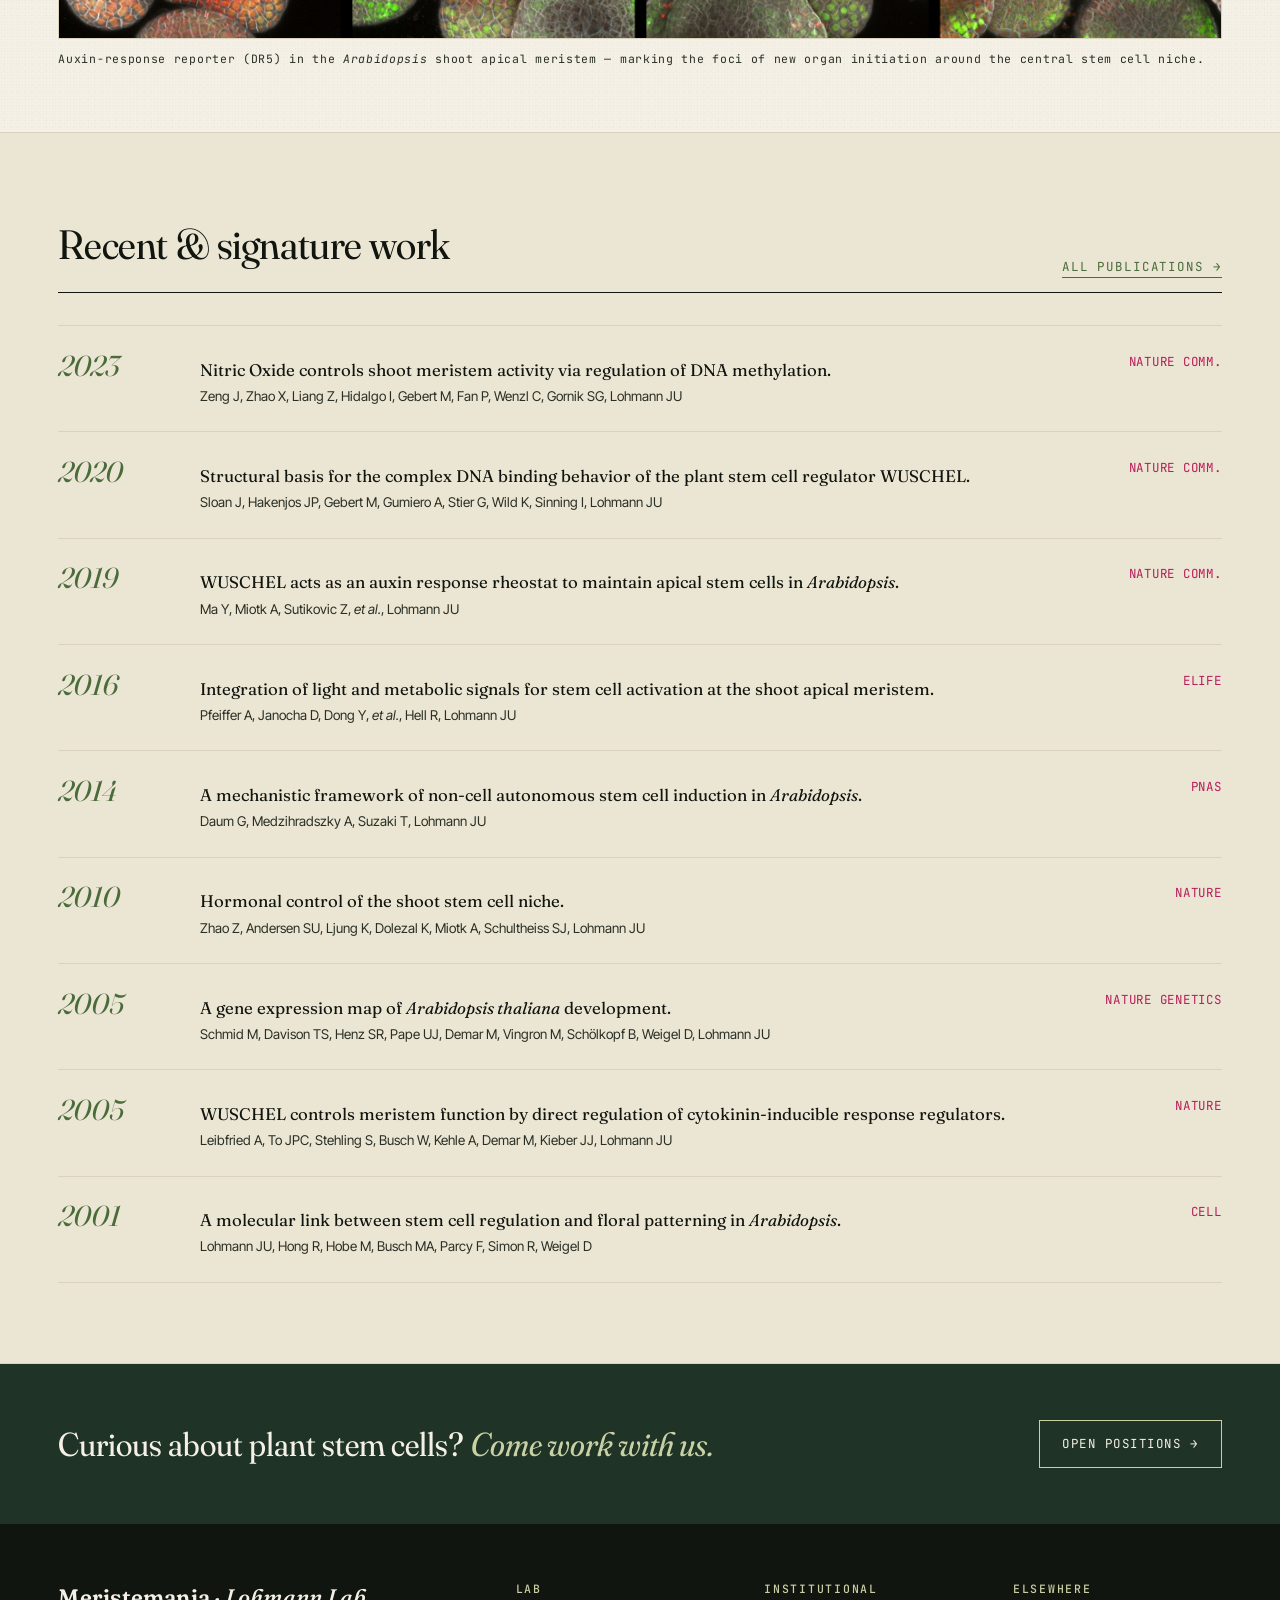
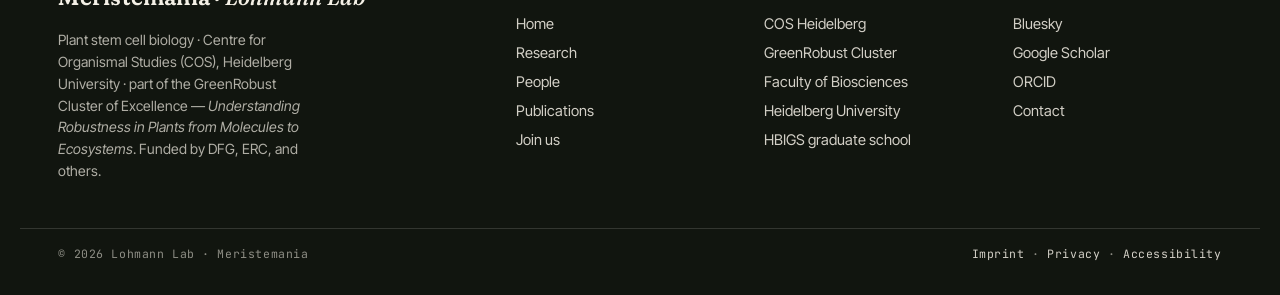
==== commit 27e0dadb: "index: add Daum 2014 PNAS and Schmid 2005 Nature Genetics to signature work" ====
--- a/index.html
+++ b/index.html
@@ -148,12 +148,28 @@
           <span class="venue">eLife</span>
         </li>
         <li class="paper">
+          <span class="yr">2014</span>
+          <div class="meta">
+            A mechanistic framework of non-cell autonomous stem cell induction in <em>Arabidopsis</em>.
+            <span class="authors">Daum G, Medzihradszky A, Suzaki T, Lohmann JU</span>
+          </div>
+          <span class="venue">PNAS</span>
+        </li>
+        <li class="paper">
           <span class="yr">2010</span>
           <div class="meta">
             Hormonal control of the shoot stem cell niche.
             <span class="authors">Zhao Z, Andersen SU, Ljung K, Dolezal K, Miotk A, Schultheiss SJ, Lohmann JU</span>
           </div>
           <span class="venue">Nature</span>
+        </li>
+        <li class="paper">
+          <span class="yr">2005</span>
+          <div class="meta">
+            A gene expression map of <em>Arabidopsis thaliana</em> development.
+            <span class="authors">Schmid M, Davison TS, Henz SR, Pape UJ, Demar M, Vingron M, Sch&ouml;lkopf B, Weigel D, Lohmann JU</span>
+          </div>
+          <span class="venue">Nature Genetics</span>
         </li>
         <li class="paper">
           <span class="yr">2005</span>
--- a/assets/css/site.css
+++ b/assets/css/site.css
@@ -808,6 +808,17 @@
   color: var(--ink-soft);
   font-size: 0.95rem;
 }
+.alumni-stats {
+  font-family: var(--mono);
+  font-style: normal;
+  font-size: 0.78rem;
+  letter-spacing: 0.04em;
+  color: var(--ink-soft);
+}
+.alumni-stats b {
+  font-weight: 600;
+  color: var(--green-mid);
+}
 .people-grid {
   display: grid;
   grid-template-columns: repeat(auto-fill, minmax(260px, 1fr));
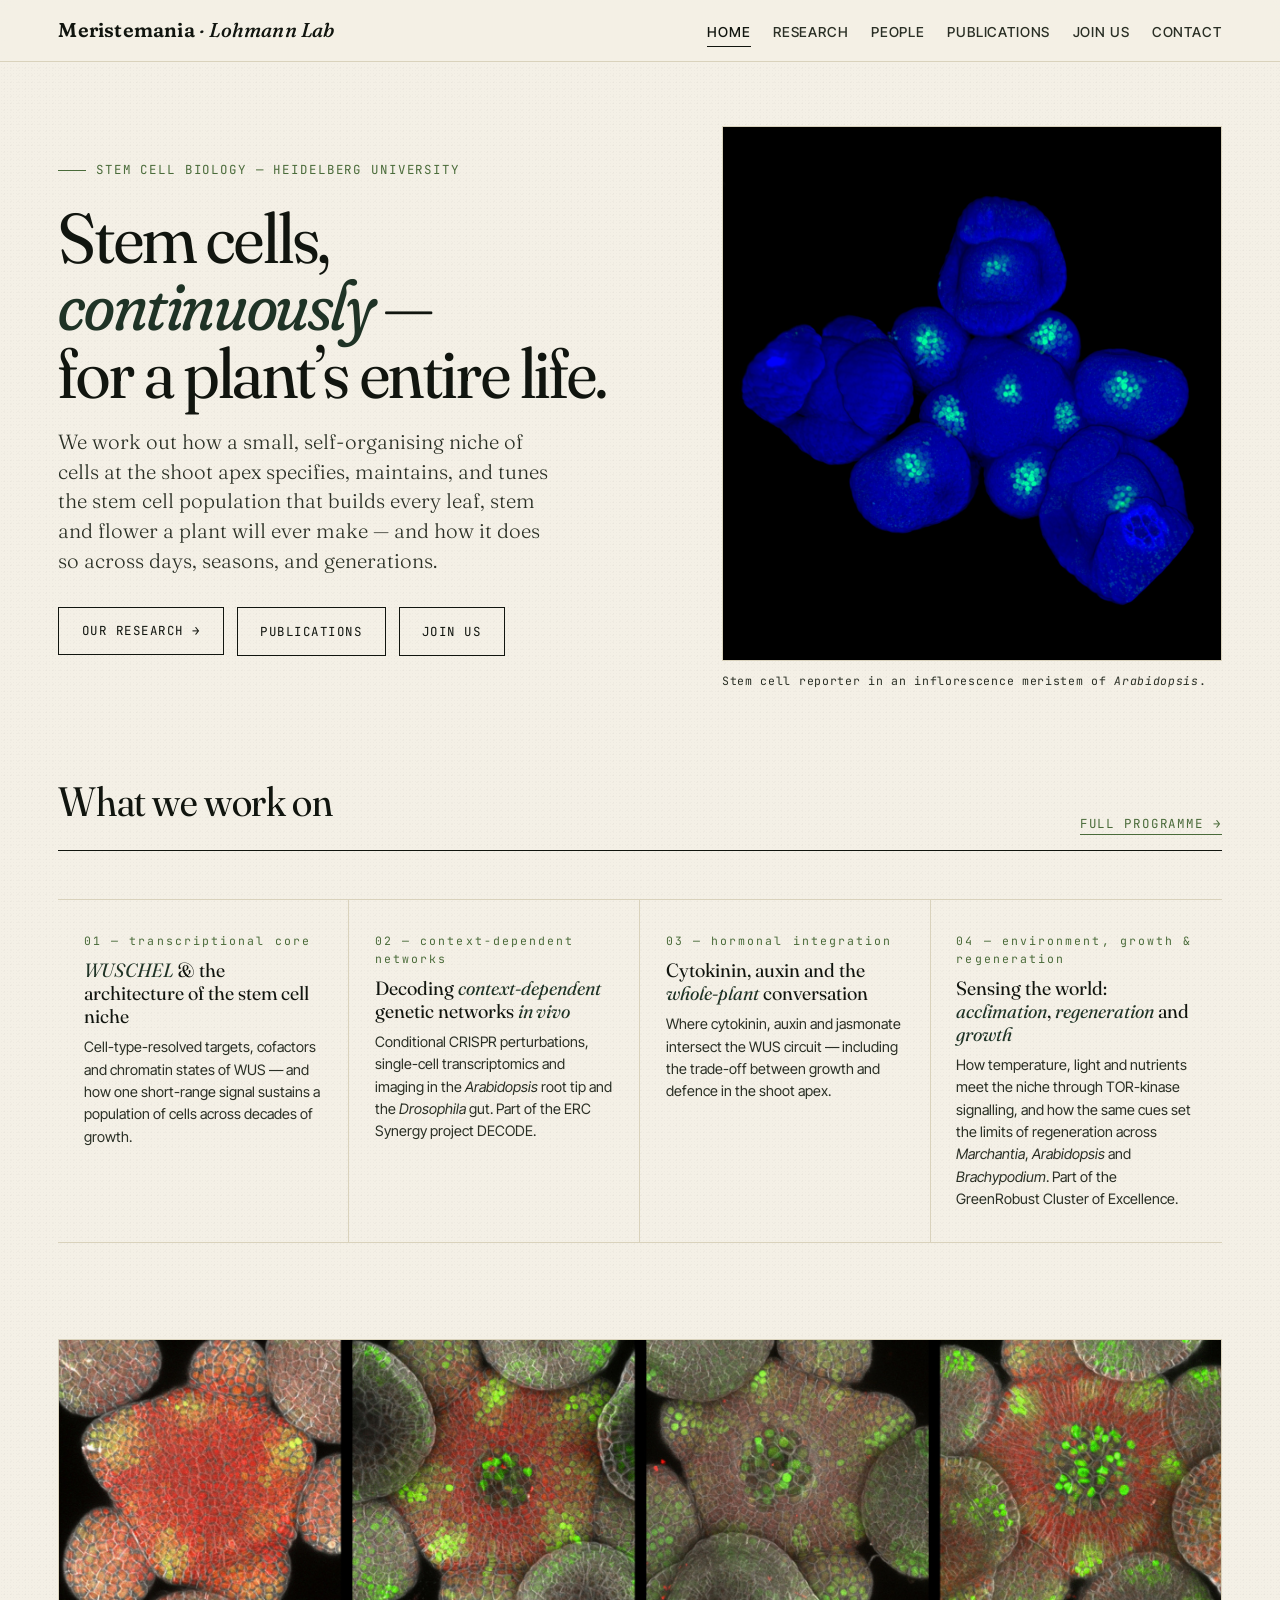
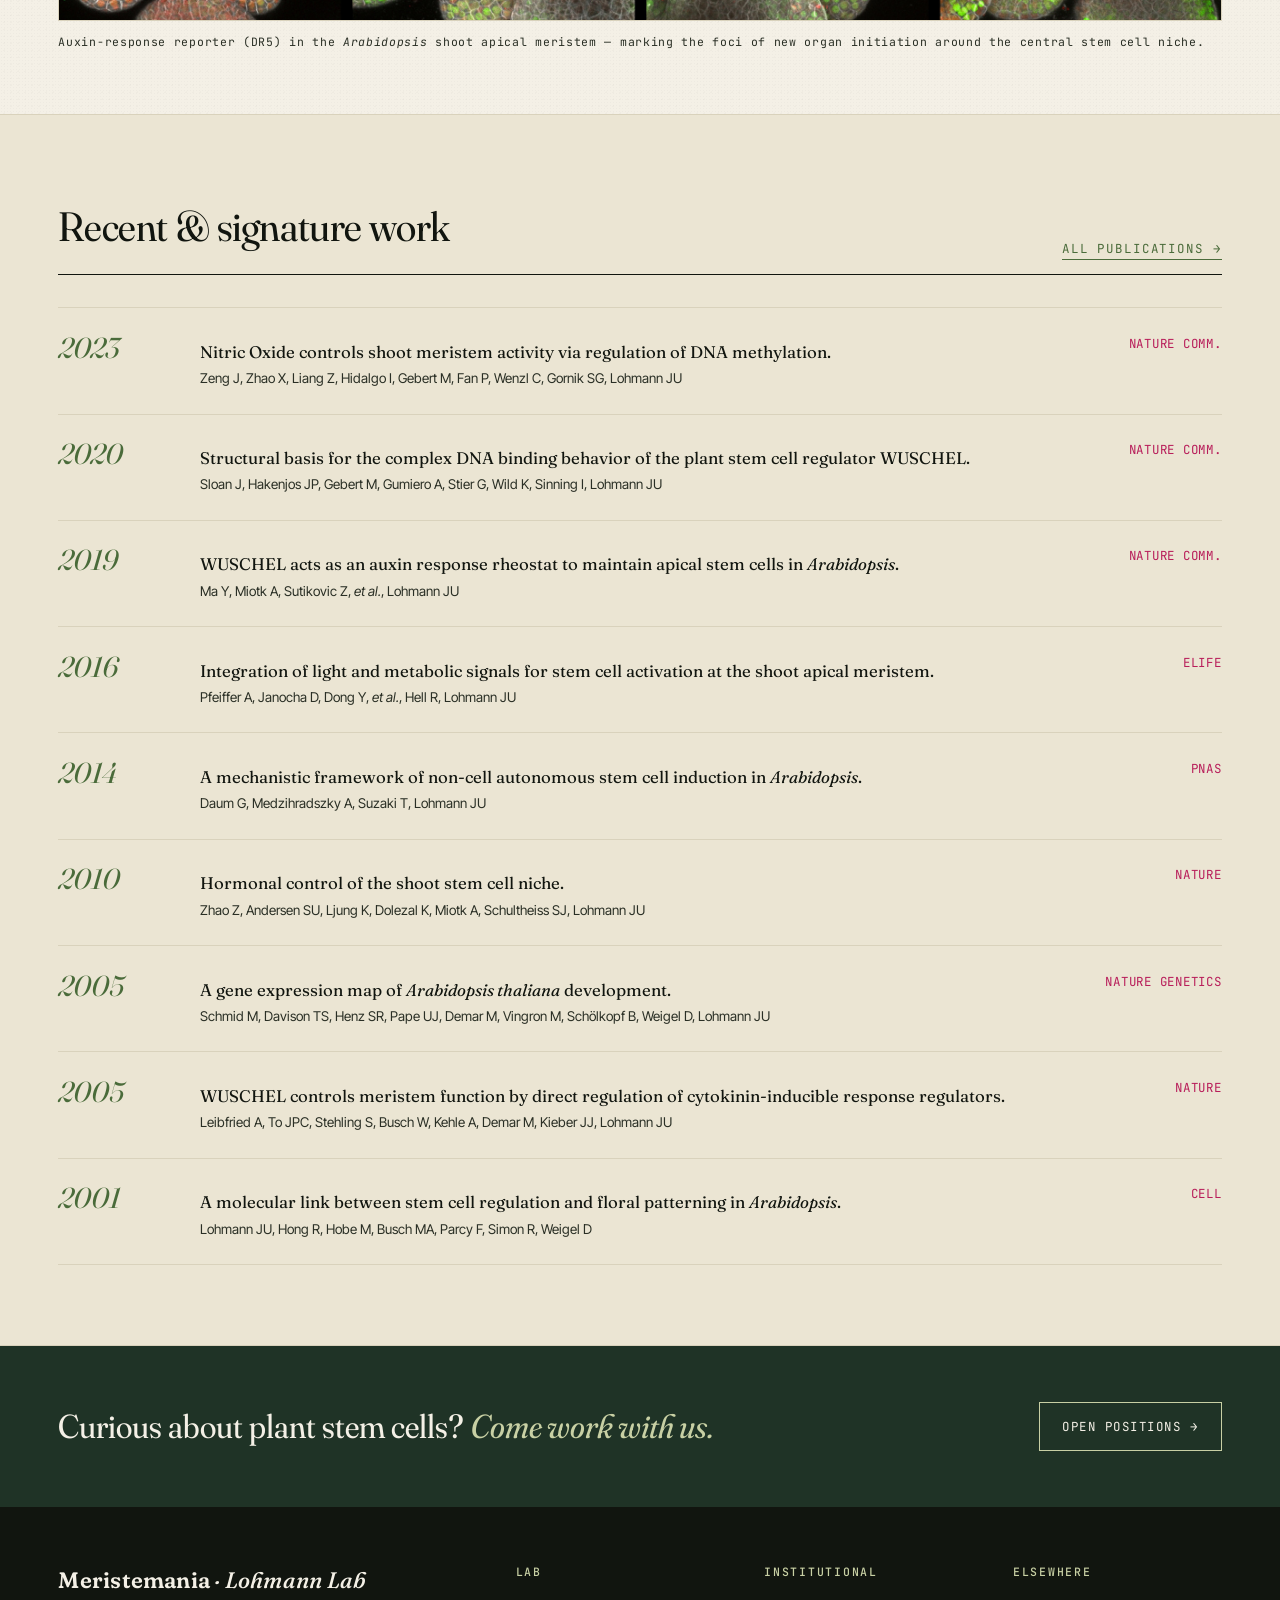
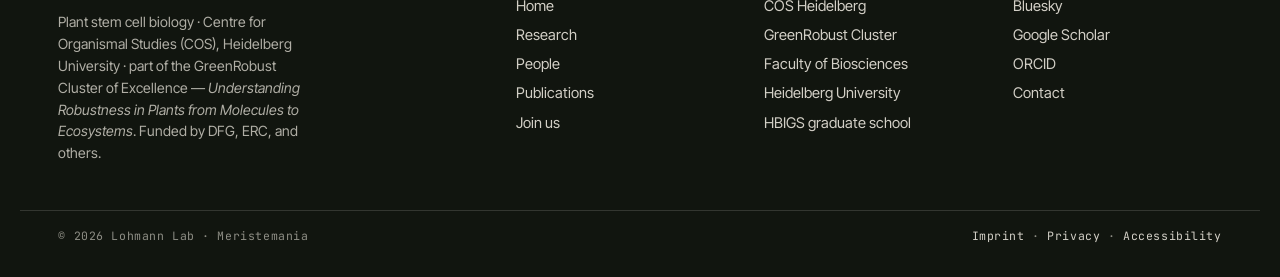
==== commit 57ad0625: "Update hero caption: stem cell reporter in inflorescence meristem" ====
--- a/index.html
+++ b/index.html
@@ -58,10 +58,10 @@
     <div class="reveal reveal-5">
       <div class="hero-image">
         <img src="assets/img/daum-cover.jpg"
-             alt="Arabidopsis shoot apical meristems with the CLV3 stem cell reporter in green." />
+             alt="Stem cell reporter in an inflorescence meristem of Arabidopsis." />
       </div>
       <p style="font-family: var(--mono); font-size: 0.72rem; letter-spacing: 0.06em; color: var(--ink-soft); margin: 0.7rem 0 0;">
-        CLV3 stem cell reporter in shoot apical meristems of <em>Arabidopsis</em>.
+        Stem cell reporter in an inflorescence meristem of <em>Arabidopsis</em>.
       </p>
     </div>
   </section>
@@ -204,7 +204,7 @@
     <div class="footer-inner">
       <div class="brand-block">
         <span class="brand"><b>Meristemania</b> &middot; <i>Lohmann Lab</i></span>
-        <p>Plant stem cell biology &middot; Centre for Organismal Studies (COS), Heidelberg University &middot; part of the <a href="https://greenrobust.de" style="color:inherit;">GreenRobust</a> Cluster of Excellence &mdash; <em>Understanding Robustness in Plants from Molecules to Ecosystems</em>. Funded by DFG, ERC, and others.</p>
+        <p>Plant stem cell biology &middot; Centre for Organismal Studies (COS), Heidelberg University &middot; part of the <a href="https://greenrobust.de" style="color:inherit;" rel="noopener noreferrer" target="_blank">GreenRobust</a> Cluster of Excellence &mdash; <em>Understanding Robustness in Plants from Molecules to Ecosystems</em>. Funded by DFG, ERC, and others.</p>
       </div>
       <div>
         <h4>Lab</h4>
@@ -219,26 +219,26 @@
       <div>
         <h4>Institutional</h4>
         <ul>
-          <li><a href="https://www.cos.uni-heidelberg.de/en">COS Heidelberg</a></li>
-          <li><a href="https://greenrobust.de">GreenRobust Cluster</a></li>
-          <li><a href="https://www.bio.uni-heidelberg.de">Faculty of Biosciences</a></li>
-          <li><a href="https://www.uni-heidelberg.de/">Heidelberg University</a></li>
-          <li><a href="http://www.hbigs.uni-heidelberg.de/">HBIGS graduate school</a></li>
+          <li><a href="https://www.cos.uni-heidelberg.de/en" rel="noopener noreferrer" target="_blank">COS Heidelberg</a></li>
+          <li><a href="https://greenrobust.de" rel="noopener noreferrer" target="_blank">GreenRobust Cluster</a></li>
+          <li><a href="https://www.bio.uni-heidelberg.de" rel="noopener noreferrer" target="_blank">Faculty of Biosciences</a></li>
+          <li><a href="https://www.uni-heidelberg.de/" rel="noopener noreferrer" target="_blank">Heidelberg University</a></li>
+          <li><a href="http://www.hbigs.uni-heidelberg.de/" rel="noopener noreferrer" target="_blank">HBIGS graduate school</a></li>
         </ul>
       </div>
       <div>
         <h4>Elsewhere</h4>
         <ul>
-          <li><a href="https://bsky.app/profile/meristemania.bsky.social">Bluesky</a></li>
-          <li><a href="https://scholar.google.com/citations?user=BkbnIxkAAAAJ">Google Scholar</a></li>
-          <li><a href="https://orcid.org/0000-0003-3667-187X">ORCID</a></li>
+          <li><a href="https://bsky.app/profile/meristemania.bsky.social" rel="noopener noreferrer" target="_blank">Bluesky</a></li>
+          <li><a href="https://scholar.google.com/citations?user=BkbnIxkAAAAJ" rel="noopener noreferrer" target="_blank">Google Scholar</a></li>
+          <li><a href="https://orcid.org/0000-0003-3667-187X" rel="noopener noreferrer" target="_blank">ORCID</a></li>
           <li><a href="contact.html">Contact</a></li>
         </ul>
       </div>
     </div>
     <div class="footer-legal">
       <span>&copy; <span id="yr">2026</span> Lohmann Lab &middot; Meristemania</span>
-      <span><a href="https://www.uni-heidelberg.de/de/impressum">Imprint</a> &middot; <a href="https://www.uni-heidelberg.de/de/datenschutzerklaerung">Privacy</a> &middot; <a href="https://www.uni-heidelberg.de/de/barrierefreiheit">Accessibility</a></span>
+      <span><a href="https://www.uni-heidelberg.de/de/impressum" rel="noopener noreferrer" target="_blank">Imprint</a> &middot; <a href="https://www.uni-heidelberg.de/de/datenschutzerklaerung" rel="noopener noreferrer" target="_blank">Privacy</a> &middot; <a href="https://www.uni-heidelberg.de/de/barrierefreiheit" rel="noopener noreferrer" target="_blank">Accessibility</a></span>
     </div>
   </footer>
 
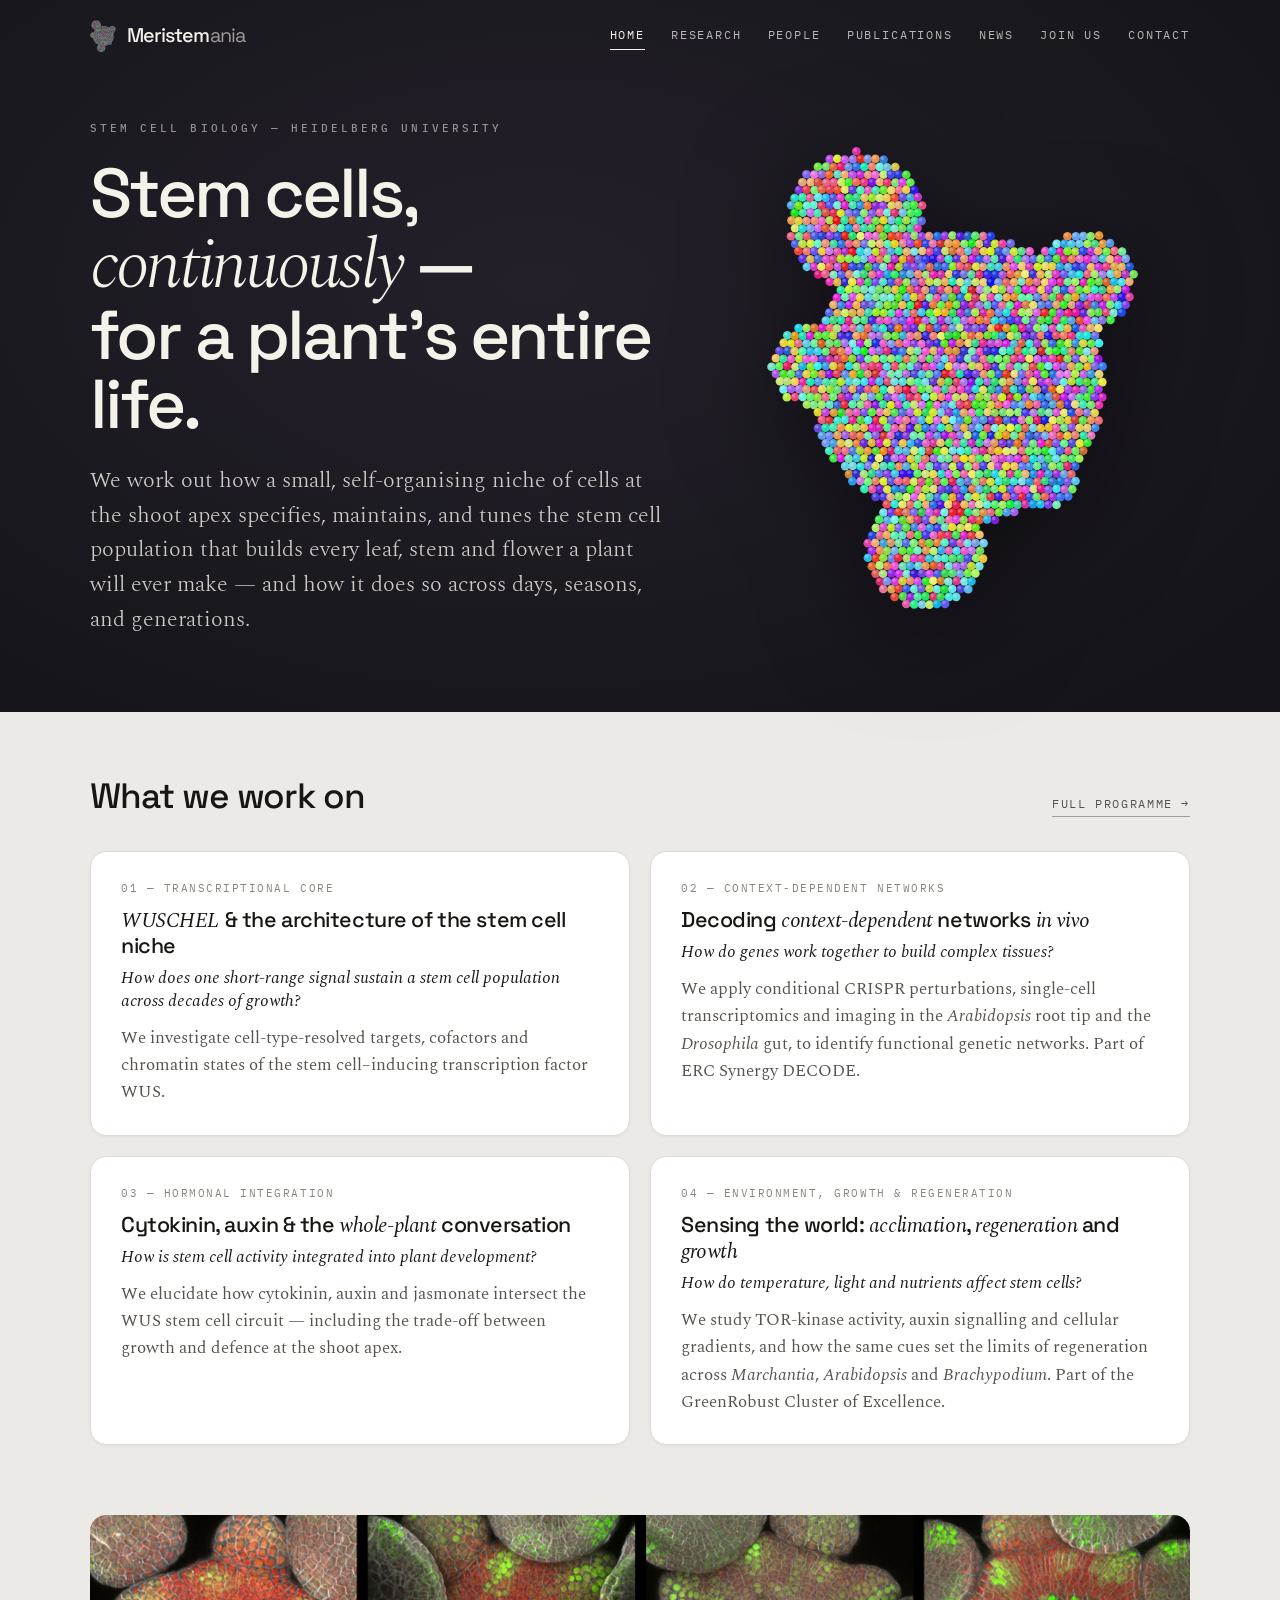
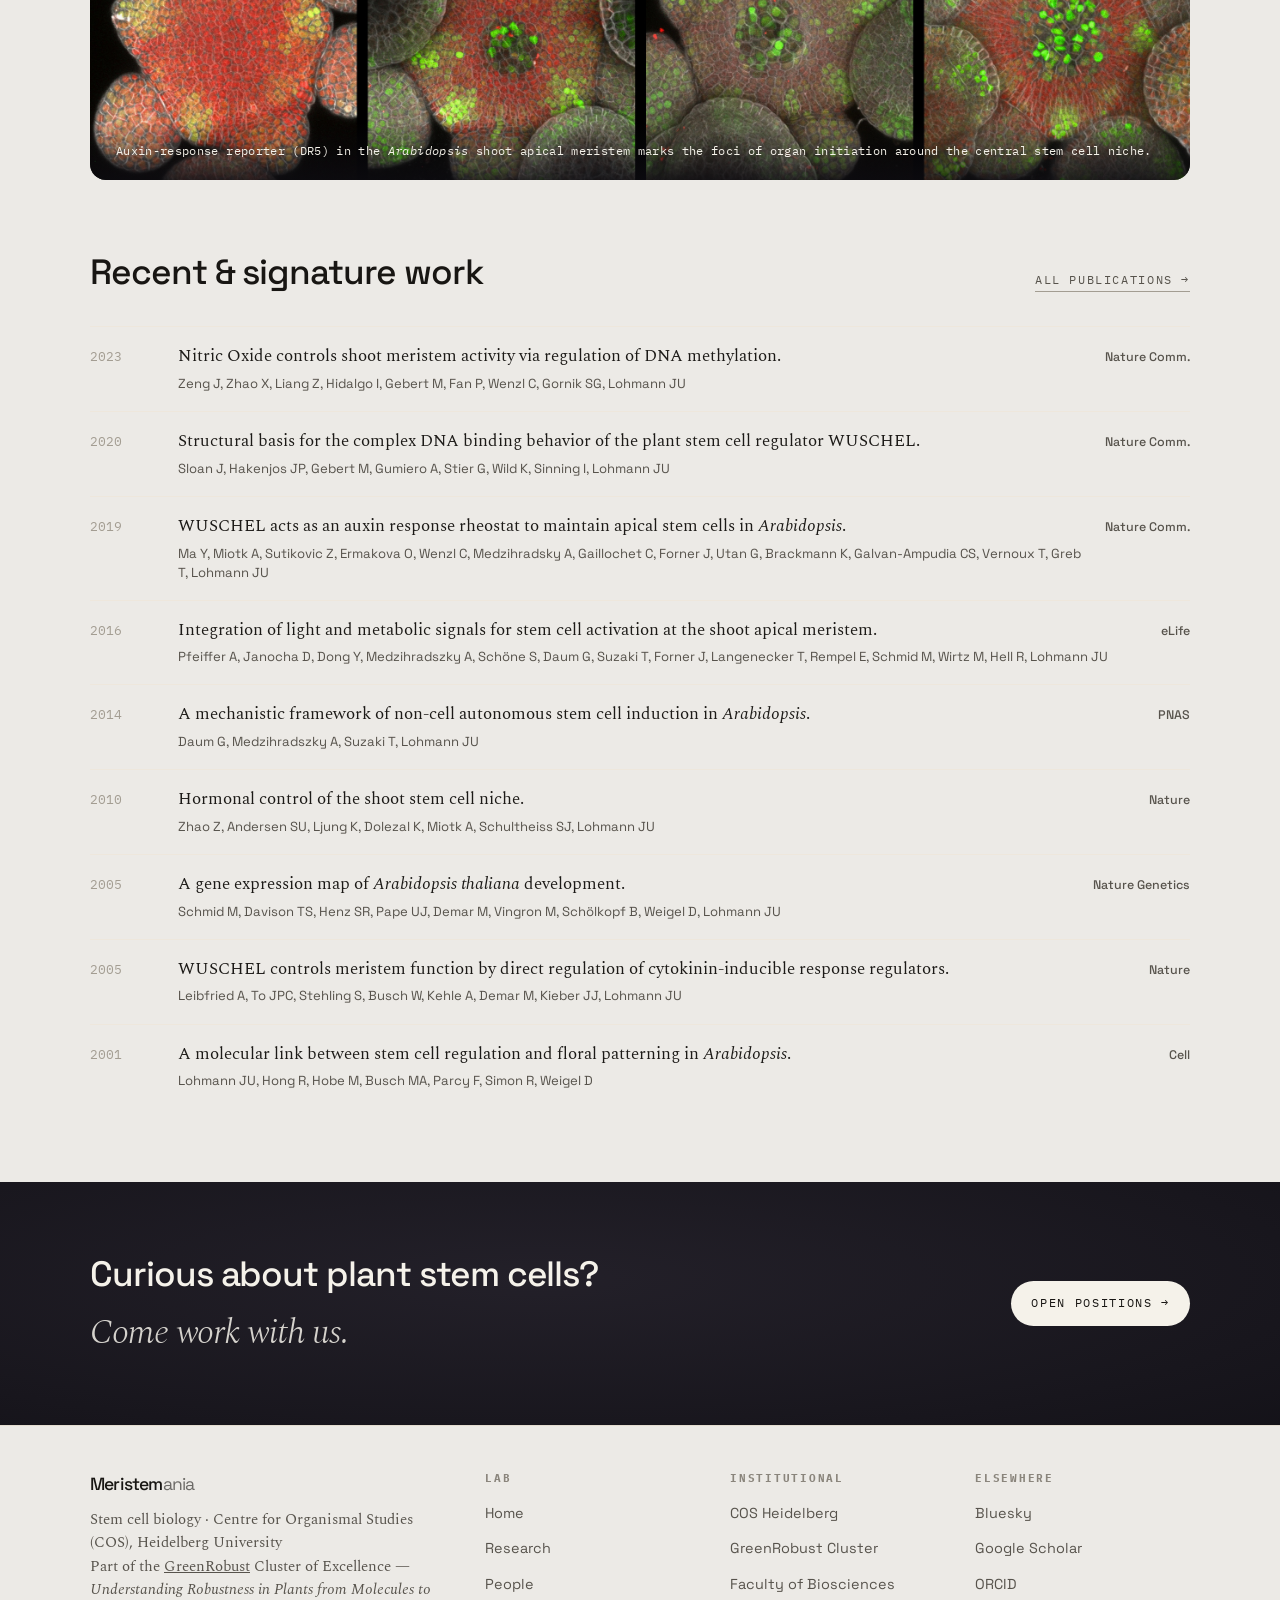
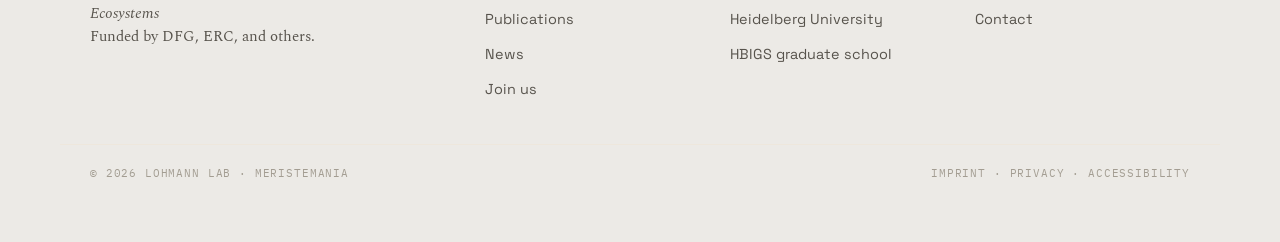
==== commit 542437d9: "Deploy redesigned Meristemania site: Direction 3 (dark-tile hero, new brand), adds News page with Bl" ====
--- a/index.html
+++ b/index.html
@@ -3,245 +3,125 @@
 <head>
   <meta charset="UTF-8" />
   <meta name="viewport" content="width=device-width, initial-scale=1.0" />
-  <title>Meristemania &middot; Lohmann Lab &mdash; Plant stem cell biology, Heidelberg</title>
+  <title>Meristemania &middot; Lohmann Lab &mdash; Stem Cell Biology, Heidelberg</title>
   <meta name="description" content="Meristemania is the laboratory of Jan U. Lohmann at the Centre for Organismal Studies, Heidelberg University. We work out how plant stem cells are specified, maintained, and tuned in space, time, and changing environments, using Arabidopsis thaliana as a reference system. Part of the GreenRobust Cluster of Excellence." />
 
-  <!-- Open Graph -->
   <meta property="og:title" content="Meristemania &middot; Lohmann Lab" />
   <meta property="og:description" content="Plant stem cell biology in the shoot apical meristem. Centre for Organismal Studies (COS), Heidelberg University &middot; GreenRobust Cluster of Excellence." />
   <meta property="og:type" content="website" />
   <meta property="og:url" content="https://www.meristemania.org/" />
   <meta property="og:image" content="https://www.meristemania.org/assets/img/daum-cover.jpg" />
 
-  <link rel="icon" type="image/svg+xml" href="favicon.svg">
+  <link rel="icon" type="image/svg+xml" href="assets/brand/meristemania-app-icon.svg">
   <link rel="preconnect" href="https://fonts.googleapis.com">
   <link rel="preconnect" href="https://fonts.gstatic.com" crossorigin>
-  <link href="https://fonts.googleapis.com/css2?family=Fraunces:opsz,wght,SOFT,WONK@9..144,300..900,0..100,0..1&family=Inter+Tight:wght@300;400;500;600&family=JetBrains+Mono:wght@400;500&display=swap" rel="stylesheet">
-  <link rel="stylesheet" href="assets/css/site.css">
+  <link href="https://fonts.googleapis.com/css2?family=Space+Grotesk:wght@300..700&family=Spectral:ital,wght@0,300;0,400;0,500;0,600;1,400&family=IBM+Plex+Mono:wght@400;500&display=swap" rel="stylesheet">
+  <link rel="stylesheet" href="assets/css/site.css?v=11">
 </head>
 <body>
-
-  <!-- ============== TOP BAR ============== -->
-  <header class="topbar">
-    <div class="topbar-inner">
-      <a href="index.html" class="brand"><b>Meristemania</b> &middot; <i>Lohmann Lab</i></a>
-      <button class="menu-toggle" aria-expanded="false" aria-controls="primary-nav" onclick="var n=document.getElementById('primary-nav');n.classList.toggle('open');this.setAttribute('aria-expanded',n.classList.contains('open'));">Menu</button>
-      <nav class="primary" id="primary-nav" aria-label="Primary">
+  <header class="top">
+    <div class="top-in">
+      <a href="index.html" class="brand-lockup" aria-label="Meristemania home"><img class="brand-mark" src="assets/brand/meristemania-mark.svg" alt=""><span class="wm">Meristem<span class="suf">ania</span></span></a>
+      <button class="menu-toggle" aria-expanded="false" onclick="var n=document.getElementById('nav');n.classList.toggle('open');this.setAttribute('aria-expanded',n.classList.contains('open'));">Menu</button>
+      <nav class="primary" id="nav" aria-label="Primary">
         <a href="index.html" class="current">Home</a>
         <a href="research.html">Research</a>
         <a href="people.html">People</a>
         <a href="publications.html">Publications</a>
+        <a href="news.html">News</a>
         <a href="join.html">Join us</a>
         <a href="contact.html">Contact</a>
       </nav>
     </div>
   </header>
 
-  <!-- ============== HERO ============== -->
   <section class="hero">
-    <div>
-      <div class="eyebrow reveal reveal-1">Stem cell biology &mdash; Heidelberg University</div>
-      <h1 class="title reveal reveal-2">
-        Stem cells,<br/>
-        <em>continuously</em> &mdash;<br/>
-        for a plant&rsquo;s entire life.
-      </h1>
-      <p class="lede reveal reveal-3">
-        We work out how a small, self-organising niche of cells at the shoot apex specifies, maintains, and tunes the stem cell population that builds every leaf, stem and flower a plant will ever make &mdash; and how it does so across days, seasons, and generations.
-      </p>
-      <div class="reveal reveal-4" style="margin-top: 2rem; display: flex; gap: 0.8rem; flex-wrap: wrap;">
-        <a class="btn dark" href="research.html">Our research &rarr;</a>
-        <a class="btn dark" href="publications.html">Publications</a>
-        <a class="btn dark" href="join.html">Join us</a>
+    <div class="hero-in">
+      <div>
+        <div class="eyebrow">Stem Cell Biology — Heidelberg University</div>
+        <h1 class="head">Stem cells,<br><em>continuously</em> —<br>for a plant&rsquo;s entire life.</h1>
+        <p class="lede">We work out how a small, self-organising niche of cells at the shoot apex specifies, maintains, and tunes the stem cell population that builds every leaf, stem and flower a plant will ever make — and how it does so across days, seasons, and generations.</p>
       </div>
-    </div>
-    <div class="reveal reveal-5">
-      <div class="hero-image">
-        <img src="assets/img/daum-cover.jpg"
-             alt="Stem cell reporter in an inflorescence meristem of Arabidopsis." />
-      </div>
-      <p style="font-family: var(--mono); font-size: 0.72rem; letter-spacing: 0.06em; color: var(--ink-soft); margin: 0.7rem 0 0;">
-        Stem cell reporter in an inflorescence meristem of <em>Arabidopsis</em>.
-      </p>
-    </div>
-  </section>
-
-  <!-- ============== FOUR PILLARS ============== -->
-  <section class="section" style="padding-top: 3rem;">
-    <div class="section-head">
-      <h2>What we work on</h2>
-      <span class="counter"><a href="research.html" style="color:inherit; border-bottom: 1px solid var(--green-mid); padding-bottom: 2px;">Full programme &rarr;</a></span>
-    </div>
-    <div class="pillars">
-      <div class="pillar">
-        <div class="pn">01 &mdash; transcriptional core</div>
-        <h3><em>WUSCHEL</em> &amp; the architecture of the stem cell niche</h3>
-        <p>Cell-type-resolved targets, cofactors and chromatin states of WUS &mdash; and how one short-range signal sustains a population of cells across decades of growth.</p>
-      </div>
-      <div class="pillar">
-        <div class="pn">02 &mdash; context-dependent networks</div>
-        <h3>Decoding <em>context-dependent</em> genetic networks <em>in vivo</em></h3>
-        <p>Conditional CRISPR perturbations, single-cell transcriptomics and imaging in the <em>Arabidopsis</em> root tip and the <em>Drosophila</em> gut. Part of the ERC Synergy project DECODE.</p>
-      </div>
-      <div class="pillar">
-        <div class="pn">03 &mdash; hormonal integration</div>
-        <h3>Cytokinin, auxin and the <em>whole-plant</em> conversation</h3>
-        <p>Where cytokinin, auxin and jasmonate intersect the WUS circuit &mdash; including the trade-off between growth and defence in the shoot apex.</p>
-      </div>
-      <div class="pillar">
-        <div class="pn">04 &mdash; environment, growth &amp; regeneration</div>
-        <h3>Sensing the world: <em>acclimation</em>, <em>regeneration</em> and <em>growth</em></h3>
-        <p>How temperature, light and nutrients meet the niche through TOR-kinase signalling, and how the same cues set the limits of regeneration across <em>Marchantia</em>, <em>Arabidopsis</em> and <em>Brachypodium</em>. Part of the GreenRobust Cluster of Excellence.</p>
+      <div class="hero-mark">
+        <img src="assets/brand/meristemania-mark.svg" alt="The Meristemania mark: a domed mosaic of cells with six primordia budding off along the golden angle.">
       </div>
     </div>
   </section>
 
-  <!-- ============== FIGURE / IMAGERY STRIP ============== -->
-  <section class="figure-wide">
-    <figure>
-      <img src="assets/img/dr5.jpg"
-           alt="Confocal optical section through the Arabidopsis shoot apical meristem showing the auxin-response reporter DR5 marking new organ primordia." />
-      <figcaption>
-        Auxin-response reporter (DR5) in the <em>Arabidopsis</em> shoot apical meristem &mdash; marking the foci of new organ initiation around the central stem cell niche.
-      </figcaption>
+  <main class="wrap">
+    <section class="section">
+      <div class="section-head"><h2>What we work on</h2><a href="research.html">Full programme →</a></div>
+      <div class="cards">
+        <article class="cardx">
+          <p class="k">01 — Transcriptional core</p>
+          <h3><em>WUSCHEL</em> &amp; the architecture of the stem cell niche</h3>
+          <p class="q">How does one short-range signal sustain a stem cell population across decades of growth?</p>
+          <p>We investigate cell-type-resolved targets, cofactors and chromatin states of the stem cell&ndash;inducing transcription factor WUS.</p>
+        </article>
+        <article class="cardx">
+          <p class="k">02 — Context-dependent networks</p>
+          <h3>Decoding <em>context-dependent</em> networks <em>in vivo</em></h3>
+          <p class="q">How do genes work together to build complex tissues?</p>
+          <p>We apply conditional CRISPR perturbations, single-cell transcriptomics and imaging in the <em>Arabidopsis</em> root tip and the <em>Drosophila</em> gut, to identify functional genetic networks. Part of ERC Synergy DECODE.</p>
+        </article>
+        <article class="cardx">
+          <p class="k">03 — Hormonal integration</p>
+          <h3>Cytokinin, auxin &amp; the <em>whole-plant</em> conversation</h3>
+          <p class="q">How is stem cell activity integrated into plant development?</p>
+          <p>We elucidate how cytokinin, auxin and jasmonate intersect the WUS stem cell circuit — including the trade-off between growth and defence at the shoot apex.</p>
+        </article>
+        <article class="cardx">
+          <p class="k">04 — Environment, growth &amp; regeneration</p>
+          <h3>Sensing the world: <em>acclimation</em>, <em>regeneration</em> and <em>growth</em></h3>
+          <p class="q">How do temperature, light and nutrients affect stem cells?</p>
+          <p>We study TOR-kinase activity, auxin signalling and cellular gradients, and how the same cues set the limits of regeneration across <em>Marchantia</em>, <em>Arabidopsis</em> and <em>Brachypodium</em>. Part of the GreenRobust Cluster of Excellence.</p>
+        </article>
+      </div>
+    </section>
+
+    <figure class="strip">
+      <img src="assets/img/dr5.jpg" alt="Confocal optical section through the Arabidopsis shoot apical meristem showing the auxin-response reporter DR5 marking new organ primordia.">
+      <figcaption>Auxin-response reporter (DR5) in the <em>Arabidopsis</em> shoot apical meristem marks the foci of organ initiation around the central stem cell niche.</figcaption>
     </figure>
-  </section>
 
-  <!-- ============== SIGNATURE PAPERS ============== -->
-  <section class="papers">
-    <div class="papers-inner">
-      <div class="section-head" style="margin-bottom:2rem;">
-        <h2>Recent &amp; signature work</h2>
-        <span class="counter"><a href="publications.html" style="color:inherit; border-bottom: 1px solid var(--green-mid); padding-bottom: 2px;">All publications &rarr;</a></span>
-      </div>
-      <ol class="papers-list">
-        <li class="paper">
-          <span class="yr">2023</span>
-          <div class="meta">
-            Nitric Oxide controls shoot meristem activity via regulation of DNA methylation.
-            <span class="authors">Zeng J, Zhao X, Liang Z, Hidalgo I, Gebert M, Fan P, Wenzl C, Gornik SG, Lohmann JU</span>
-          </div>
-          <span class="venue">Nature Comm.</span>
-        </li>
-        <li class="paper">
-          <span class="yr">2020</span>
-          <div class="meta">
-            Structural basis for the complex DNA binding behavior of the plant stem cell regulator WUSCHEL.
-            <span class="authors">Sloan J, Hakenjos JP, Gebert M, Gumiero A, Stier G, Wild K, Sinning I, Lohmann JU</span>
-          </div>
-          <span class="venue">Nature Comm.</span>
-        </li>
-        <li class="paper">
-          <span class="yr">2019</span>
-          <div class="meta">
-            WUSCHEL acts as an auxin response rheostat to maintain apical stem cells in <em>Arabidopsis</em>.
-            <span class="authors">Ma Y, Miotk A, Sutikovic Z, <em>et al.</em>, Lohmann JU</span>
-          </div>
-          <span class="venue">Nature Comm.</span>
-        </li>
-        <li class="paper">
-          <span class="yr">2016</span>
-          <div class="meta">
-            Integration of light and metabolic signals for stem cell activation at the shoot apical meristem.
-            <span class="authors">Pfeiffer A, Janocha D, Dong Y, <em>et al.</em>, Hell R, Lohmann JU</span>
-          </div>
-          <span class="venue">eLife</span>
-        </li>
-        <li class="paper">
-          <span class="yr">2014</span>
-          <div class="meta">
-            A mechanistic framework of non-cell autonomous stem cell induction in <em>Arabidopsis</em>.
-            <span class="authors">Daum G, Medzihradszky A, Suzaki T, Lohmann JU</span>
-          </div>
-          <span class="venue">PNAS</span>
-        </li>
-        <li class="paper">
-          <span class="yr">2010</span>
-          <div class="meta">
-            Hormonal control of the shoot stem cell niche.
-            <span class="authors">Zhao Z, Andersen SU, Ljung K, Dolezal K, Miotk A, Schultheiss SJ, Lohmann JU</span>
-          </div>
-          <span class="venue">Nature</span>
-        </li>
-        <li class="paper">
-          <span class="yr">2005</span>
-          <div class="meta">
-            A gene expression map of <em>Arabidopsis thaliana</em> development.
-            <span class="authors">Schmid M, Davison TS, Henz SR, Pape UJ, Demar M, Vingron M, Sch&ouml;lkopf B, Weigel D, Lohmann JU</span>
-          </div>
-          <span class="venue">Nature Genetics</span>
-        </li>
-        <li class="paper">
-          <span class="yr">2005</span>
-          <div class="meta">
-            WUSCHEL controls meristem function by direct regulation of cytokinin-inducible response regulators.
-            <span class="authors">Leibfried A, To JPC, Stehling S, Busch W, Kehle A, Demar M, Kieber JJ, Lohmann JU</span>
-          </div>
-          <span class="venue">Nature</span>
-        </li>
-        <li class="paper">
-          <span class="yr">2001</span>
-          <div class="meta">
-            A molecular link between stem cell regulation and floral patterning in <em>Arabidopsis</em>.
-            <span class="authors">Lohmann JU, Hong R, Hobe M, Busch MA, Parcy F, Simon R, Weigel D</span>
-          </div>
-          <span class="venue">Cell</span>
-        </li>
+    <section class="section">
+      <div class="section-head"><h2>Recent &amp; signature work</h2><a href="publications.html">All publications →</a></div>
+      <ol class="plist">
+        <li><span class="yr">2023</span><span class="t">Nitric Oxide controls shoot meristem activity via regulation of DNA methylation.<span class="au">Zeng J, Zhao X, Liang Z, Hidalgo I, Gebert M, Fan P, Wenzl C, Gornik SG, Lohmann JU</span></span><span class="v">Nature Comm.</span></li>
+        <li><span class="yr">2020</span><span class="t">Structural basis for the complex DNA binding behavior of the plant stem cell regulator WUSCHEL.<span class="au">Sloan J, Hakenjos JP, Gebert M, Gumiero A, Stier G, Wild K, Sinning I, Lohmann JU</span></span><span class="v">Nature Comm.</span></li>
+        <li><span class="yr">2019</span><span class="t">WUSCHEL acts as an auxin response rheostat to maintain apical stem cells in <em>Arabidopsis</em>.<span class="au">Ma Y, Miotk A, Sutikovic Z, Ermakova O, Wenzl C, Medzihradsky A, Gaillochet C, Forner J, Utan G, Brackmann K, Galvan-Ampudia CS, Vernoux T, Greb T, Lohmann JU</span></span><span class="v">Nature Comm.</span></li>
+        <li><span class="yr">2016</span><span class="t">Integration of light and metabolic signals for stem cell activation at the shoot apical meristem.<span class="au">Pfeiffer A, Janocha D, Dong Y, Medzihradszky A, Schöne S, Daum G, Suzaki T, Forner J, Langenecker T, Rempel E, Schmid M, Wirtz M, Hell R, Lohmann JU</span></span><span class="v">eLife</span></li>
+        <li><span class="yr">2014</span><span class="t">A mechanistic framework of non-cell autonomous stem cell induction in <em>Arabidopsis</em>.<span class="au">Daum G, Medzihradszky A, Suzaki T, Lohmann JU</span></span><span class="v">PNAS</span></li>
+        <li><span class="yr">2010</span><span class="t">Hormonal control of the shoot stem cell niche.<span class="au">Zhao Z, Andersen SU, Ljung K, Dolezal K, Miotk A, Schultheiss SJ, Lohmann JU</span></span><span class="v">Nature</span></li>
+        <li><span class="yr">2005</span><span class="t">A gene expression map of <em>Arabidopsis thaliana</em> development.<span class="au">Schmid M, Davison TS, Henz SR, Pape UJ, Demar M, Vingron M, Schölkopf B, Weigel D, Lohmann JU</span></span><span class="v">Nature Genetics</span></li>
+        <li><span class="yr">2005</span><span class="t">WUSCHEL controls meristem function by direct regulation of cytokinin-inducible response regulators.<span class="au">Leibfried A, To JPC, Stehling S, Busch W, Kehle A, Demar M, Kieber JJ, Lohmann JU</span></span><span class="v">Nature</span></li>
+        <li><span class="yr">2001</span><span class="t">A molecular link between stem cell regulation and floral patterning in <em>Arabidopsis</em>.<span class="au">Lohmann JU, Hong R, Hobe M, Busch MA, Parcy F, Simon R, Weigel D</span></span><span class="v">Cell</span></li>
       </ol>
+    </section>
+  </main>
+
+  <section class="cta">
+    <div class="cta-in">
+      <h2>Curious about plant stem cells? <em>Come work with us.</em></h2>
+      <a class="btn solid" href="join.html">Open positions →</a>
     </div>
   </section>
 
-  <!-- ============== CTA ============== -->
-  <section class="cta">
-    <div class="cta-inner">
-      <h2>Curious about plant stem cells? <em>Come work with us.</em></h2>
-      <a class="btn" href="join.html">Open positions &rarr;</a>
+  <footer>
+    <div class="foot-in">
+      <div>
+        <span class="wm">Meristem<span class="suf">ania</span></span>
+        <p>Stem cell biology · Centre for Organismal Studies (COS), Heidelberg University<br>Part of the <a href="https://greenrobust.de" rel="noopener noreferrer" target="_blank">GreenRobust</a> Cluster of Excellence — <em>Understanding Robustness in Plants from Molecules to Ecosystems</em><br>Funded by DFG, ERC, and others.</p>
+      </div>
+      <div><h4>Lab</h4><ul><li><a href="index.html">Home</a></li><li><a href="research.html">Research</a></li><li><a href="people.html">People</a></li><li><a href="publications.html">Publications</a></li><li><a href="news.html">News</a></li><li><a href="join.html">Join us</a></li></ul></div>
+      <div><h4>Institutional</h4><ul><li><a href="https://www.cos.uni-heidelberg.de/en" rel="noopener noreferrer" target="_blank">COS Heidelberg</a></li><li><a href="https://greenrobust.de" rel="noopener noreferrer" target="_blank">GreenRobust Cluster</a></li><li><a href="https://www.bio.uni-heidelberg.de" rel="noopener noreferrer" target="_blank">Faculty of Biosciences</a></li><li><a href="https://www.uni-heidelberg.de/" rel="noopener noreferrer" target="_blank">Heidelberg University</a></li><li><a href="http://www.hbigs.uni-heidelberg.de/" rel="noopener noreferrer" target="_blank">HBIGS graduate school</a></li></ul></div>
+      <div><h4>Elsewhere</h4><ul><li><a href="https://bsky.app/profile/meristemania.bsky.social" rel="noopener noreferrer" target="_blank">Bluesky</a></li><li><a href="https://scholar.google.com/citations?user=BkbnIxkAAAAJ" rel="noopener noreferrer" target="_blank">Google Scholar</a></li><li><a href="https://orcid.org/0000-0003-3667-187X" rel="noopener noreferrer" target="_blank">ORCID</a></li><li><a href="contact.html">Contact</a></li></ul></div>
     </div>
-  </section>
-
-  <!-- ============== FOOTER ============== -->
-  <footer>
-    <div class="footer-inner">
-      <div class="brand-block">
-        <span class="brand"><b>Meristemania</b> &middot; <i>Lohmann Lab</i></span>
-        <p>Plant stem cell biology &middot; Centre for Organismal Studies (COS), Heidelberg University &middot; part of the <a href="https://greenrobust.de" style="color:inherit;" rel="noopener noreferrer" target="_blank">GreenRobust</a> Cluster of Excellence &mdash; <em>Understanding Robustness in Plants from Molecules to Ecosystems</em>. Funded by DFG, ERC, and others.</p>
-      </div>
-      <div>
-        <h4>Lab</h4>
-        <ul>
-          <li><a href="index.html">Home</a></li>
-          <li><a href="research.html">Research</a></li>
-          <li><a href="people.html">People</a></li>
-          <li><a href="publications.html">Publications</a></li>
-          <li><a href="join.html">Join us</a></li>
-        </ul>
-      </div>
-      <div>
-        <h4>Institutional</h4>
-        <ul>
-          <li><a href="https://www.cos.uni-heidelberg.de/en" rel="noopener noreferrer" target="_blank">COS Heidelberg</a></li>
-          <li><a href="https://greenrobust.de" rel="noopener noreferrer" target="_blank">GreenRobust Cluster</a></li>
-          <li><a href="https://www.bio.uni-heidelberg.de" rel="noopener noreferrer" target="_blank">Faculty of Biosciences</a></li>
-          <li><a href="https://www.uni-heidelberg.de/" rel="noopener noreferrer" target="_blank">Heidelberg University</a></li>
-          <li><a href="http://www.hbigs.uni-heidelberg.de/" rel="noopener noreferrer" target="_blank">HBIGS graduate school</a></li>
-        </ul>
-      </div>
-      <div>
-        <h4>Elsewhere</h4>
-        <ul>
-          <li><a href="https://bsky.app/profile/meristemania.bsky.social" rel="noopener noreferrer" target="_blank">Bluesky</a></li>
-          <li><a href="https://scholar.google.com/citations?user=BkbnIxkAAAAJ" rel="noopener noreferrer" target="_blank">Google Scholar</a></li>
-          <li><a href="https://orcid.org/0000-0003-3667-187X" rel="noopener noreferrer" target="_blank">ORCID</a></li>
-          <li><a href="contact.html">Contact</a></li>
-        </ul>
-      </div>
-    </div>
-    <div class="footer-legal">
-      <span>&copy; <span id="yr">2026</span> Lohmann Lab &middot; Meristemania</span>
-      <span><a href="https://www.uni-heidelberg.de/de/impressum" rel="noopener noreferrer" target="_blank">Imprint</a> &middot; <a href="https://www.uni-heidelberg.de/de/datenschutzerklaerung" rel="noopener noreferrer" target="_blank">Privacy</a> &middot; <a href="https://www.uni-heidelberg.de/de/barrierefreiheit" rel="noopener noreferrer" target="_blank">Accessibility</a></span>
+    <div class="legal">
+      <span>© <span id="yr">2026</span> Lohmann Lab · Meristemania</span>
+      <span><a href="https://www.uni-heidelberg.de/de/impressum" rel="noopener noreferrer" target="_blank">Imprint</a> · <a href="https://www.uni-heidelberg.de/de/datenschutzerklaerung" rel="noopener noreferrer" target="_blank">Privacy</a> · <a href="https://www.uni-heidelberg.de/de/barrierefreiheit" rel="noopener noreferrer" target="_blank">Accessibility</a></span>
     </div>
   </footer>
-
-  <script>document.getElementById("yr").textContent = new Date().getFullYear();</script>
+  <script>document.getElementById("yr").textContent=new Date().getFullYear();</script>
 </body>
 </html>
--- a/assets/css/site.css
+++ b/assets/css/site.css
@@ -1,1125 +1,316 @@
-/* =====================================================================
-   Meristemania · Lohmann Lab — site stylesheet
-   Botanical-editorial design system. Tokens, layout, and components used
-   across every page. Page-specific styles live in each HTML file's
-   <style> block when needed.
-   ===================================================================== */
-
-:root {
-  /* Palette: botanical, editorial. Deep meristem green, ink, warm paper. */
-  --paper:        #f4f0e6;
-  --paper-warm:   #ebe5d3;
-  --ink:          #11150f;
-  --ink-soft:     #2a2f25;
-  --rule:         #d9d2bc;
-  --green-deep:   #1f3326;    /* leaf in shadow */
-  --green-mid:    #4a6b3a;    /* young meristem */
-  --green-pale:   #c8d0a4;
-  --magenta:      #b81e5a;    /* WUS reporter accent */
-  --amber:        #c98a1a;    /* cytokinin/auxin accent */
-
-  --serif:  "Fraunces", "EB Garamond", Georgia, serif;
-  --sans:   "Inter Tight", system-ui, sans-serif;
-  --mono:   "JetBrains Mono", ui-monospace, monospace;
-
-  --maxw: 1240px;
-  --gutter: clamp(1.2rem, 3vw, 2.4rem);
+/* ============================================================
+   Meristemania — Lohmann Lab
+   Redesign design system (Direction 3: dark-tile hero, light body)
+   Brand: Space Grotesk / Spectral / IBM Plex Mono · warm paper palette
+   ============================================================ */
+
+:root{
+  /* palette (from brand handoff) */
+  --ink:#181613; --ink2:#1c1a17; --body:#57534c; --muted:#9a938a;
+  --muted2:#a39d92; --muted3:#8a857c; --paper:#fbfaf7; --paper2:#faf9f6;
+  --page:#eceae6; --card:#fff; --border:#ded9d0; --divider:#eee7dc;
+  --divider2:#e4ddd0; --dark:#17150f; --ondark:#f5f2ea;
+  --dark-grad:radial-gradient(120% 130% at 42% 40%,#232029,#0d0c11);
+
+  /* legacy compatibility (used by reused inline markup, e.g. pub links) */
+  --magenta:var(--muted2); --rule:var(--border); --ink-soft:var(--body);
+
+  /* type */
+  --grotesk:'Space Grotesk',system-ui,sans-serif;
+  --serif:'Spectral',Georgia,serif;
+  --mono:'IBM Plex Mono',ui-monospace,monospace;
+
+  --wrap:1160px;
 }
 
-*, *::before, *::after { box-sizing: border-box; }
-
-html { scroll-behavior: smooth; }
-
-body {
-  margin: 0;
-  background: var(--paper);
-  color: var(--ink);
-  font-family: var(--sans);
-  font-size: 17px;
-  line-height: 1.55;
-  font-weight: 400;
-  -webkit-font-smoothing: antialiased;
-  text-rendering: optimizeLegibility;
-  background-image:
-    radial-gradient(rgba(17,21,15,0.025) 1px, transparent 1px),
-    radial-gradient(rgba(17,21,15,0.02) 1px, transparent 1px);
-  background-size: 3px 3px, 7px 7px;
-  background-position: 0 0, 1px 2px;
+*{box-sizing:border-box}
+html{scroll-behavior:smooth}
+body{margin:0;background:var(--page);color:var(--ink);font-family:var(--grotesk);
+  line-height:1.6;-webkit-font-smoothing:antialiased;font-size:17px}
+a{color:inherit}
+img{max-width:100%}
+
+.wrap{max-width:var(--wrap);margin:0 auto;padding:0 30px}
+.eyebrow{font-family:var(--mono);font-weight:500;text-transform:uppercase;
+  letter-spacing:.28em;font-size:.68rem;color:var(--muted3)}
+.wm{font-family:var(--grotesk);font-weight:500;letter-spacing:-.045em}
+.wm .suf{font-weight:400;opacity:.6}
+em{font-style:italic}
+
+/* ---------- top bar (overlaid on dark hero) ---------- */
+header.top{position:absolute;top:0;left:0;right:0;z-index:20}
+.top-in{max-width:var(--wrap);margin:0 auto;padding:20px 30px;display:flex;
+  align-items:center;justify-content:space-between;gap:20px}
+.top-in .lock{height:34px;display:block}
+.brand-lockup{display:flex;align-items:center;gap:11px;text-decoration:none}
+.brand-lockup .brand-mark{height:32px;width:auto;display:block;flex:none}
+.brand-lockup .wm{font-size:1.24rem;line-height:1;color:var(--ondark)}
+.brand-lockup .wm .suf{font-weight:400;opacity:.6}
+nav.primary{display:flex;gap:26px}
+nav.primary a{font-family:var(--mono);font-size:.72rem;text-transform:uppercase;
+  letter-spacing:.16em;color:rgba(245,242,234,.72);text-decoration:none;padding:4px 0;
+  border-bottom:1.5px solid transparent}
+nav.primary a:hover,nav.primary a.current{color:var(--ondark);border-color:var(--ondark)}
+.menu-toggle{display:none;font-family:var(--mono);font-size:.72rem;text-transform:uppercase;
+  letter-spacing:.16em;background:none;border:1px solid rgba(245,242,234,.3);border-radius:20px;
+  padding:6px 14px;cursor:pointer;color:var(--ondark)}
+
+/* ---------- dark hero band ---------- */
+.hero{background:var(--dark-grad);color:var(--ondark);padding:120px 0 76px}
+.hero.compact{padding:120px 0 60px}
+.hero-in{max-width:var(--wrap);margin:0 auto;padding:0 30px;display:grid;
+  grid-template-columns:1.1fr .9fr;gap:44px;align-items:center}
+.hero-in.single{grid-template-columns:1fr;max-width:900px}
+.hero .eyebrow{color:rgba(245,242,234,.55);margin-bottom:22px}
+h1.head{font-family:var(--grotesk);font-weight:500;letter-spacing:-.045em;
+  font-size:clamp(2.4rem,5.4vw,4.4rem);line-height:1.0;margin:0 0 24px;color:var(--ondark)}
+h1.head em{font-style:italic;font-family:var(--serif);font-weight:300}
+.hero.compact h1.head{font-size:clamp(2.2rem,4.6vw,3.6rem)}
+.lede{font-family:var(--serif);font-weight:300;font-size:clamp(1.1rem,2vw,1.4rem);
+  line-height:1.55;color:rgba(245,242,234,.82);max-width:52ch;margin:0}
+.lede a{color:var(--ondark);text-decoration:none;border-bottom:1px solid rgba(245,242,234,.45)}
+.lede a:hover{border-color:var(--ondark)}
+.hero-actions{margin-top:30px;display:flex;gap:12px;flex-wrap:wrap}
+/* citation metrics in the dark hero */
+.hero-stats{display:flex;flex-wrap:wrap;gap:38px;margin-top:28px}
+.hero-stats .v{font-family:var(--grotesk);font-weight:500;font-size:1.8rem;letter-spacing:-.02em;color:var(--ondark);line-height:1;display:block}
+.hero-stats .l{font-family:var(--mono);font-size:.62rem;text-transform:uppercase;letter-spacing:.14em;color:rgba(245,242,234,.5);display:block;margin-top:7px}
+.hero-stats-src{font-family:var(--mono);font-size:.66rem;letter-spacing:.06em;color:rgba(245,242,234,.42);margin:12px 0 0}
+.hero-mark{display:flex;align-items:center;justify-content:center}
+.hero-mark img{width:78%;filter:drop-shadow(0 20px 50px rgba(0,0,0,.5))}
+/* image inside the dark hero (right column) */
+.hero-fig{margin:0;position:relative}
+.hero-fig img{width:100%;border-radius:12px;display:block;box-shadow:0 20px 50px rgba(0,0,0,.45)}
+.hero-fig figcaption{position:absolute;left:0;right:0;bottom:0;padding:34px 20px 16px;
+  background:linear-gradient(transparent,rgba(8,7,11,.82));color:rgba(245,242,234,.9);
+  font-family:var(--mono);font-size:.7rem;letter-spacing:.03em;line-height:1.5;border-radius:0 0 12px 12px}
+.hero-fig figcaption em{font-style:italic}
+
+/* hero metadata aside (research / join / contact / publications) */
+.hero-aside{border-left:1px solid rgba(245,242,234,.2);padding-left:24px}
+.hero-aside dl{margin:0;display:grid;grid-template-columns:max-content 1fr;gap:.5rem 1.2rem}
+.hero-aside dt{font-family:var(--mono);font-size:.64rem;letter-spacing:.14em;
+  text-transform:uppercase;color:rgba(245,242,234,.5);padding-top:.2rem}
+.hero-aside dd{margin:0;font-family:var(--serif);font-size:.98rem;color:rgba(245,242,234,.9)}
+.hero-aside dd em{font-style:italic}
+.hero-aside a{color:var(--ondark);text-decoration:none;border-bottom:1px solid rgba(245,242,234,.4)}
+
+/* ---------- buttons ---------- */
+.btn{font-family:var(--mono);font-size:.74rem;text-transform:uppercase;letter-spacing:.14em;
+  text-decoration:none;padding:13px 20px;border-radius:24px;transition:transform .15s;display:inline-block}
+.btn:hover{transform:translateY(-2px)}
+.btn.solid{background:var(--ink);color:var(--ondark)}
+.btn.ghost{border:1px solid var(--border);color:var(--ink)}
+.hero .btn.solid,.cta .btn.solid{background:var(--ondark);color:var(--ink)}
+.hero .btn.ghost,.cta .btn.ghost{border:1px solid rgba(245,242,234,.32);color:var(--ondark)}
+
+/* ---------- light body sections ---------- */
+.section{padding:64px 0 10px}
+main.wrap>.section:first-child{padding-top:56px}
+.section-head{display:flex;align-items:baseline;justify-content:space-between;gap:20px;margin-bottom:26px}
+.section-head h2{font-family:var(--grotesk);font-weight:500;letter-spacing:-.03em;
+  font-size:clamp(1.5rem,3vw,2.2rem);margin:0}
+.section-head .link,.section-head a{font-family:var(--mono);font-size:.72rem;text-transform:uppercase;
+  letter-spacing:.14em;color:var(--body);text-decoration:none;border-bottom:1px solid var(--muted2);padding-bottom:2px;white-space:nowrap}
+.lead-p{font-family:var(--serif);font-size:1.2rem;line-height:1.65;color:var(--ink2);max-width:none;margin:0 0 8px}
+
+/* ---------- project / axis cards ---------- */
+.cards{display:grid;grid-template-columns:repeat(2,1fr);gap:20px}
+.cardx{background:var(--card);border:1px solid var(--border);border-radius:16px;
+  box-shadow:0 1px 3px rgba(0,0,0,.05);padding:28px 30px;transition:transform .18s,box-shadow .18s}
+.cardx:hover{transform:translateY(-3px);box-shadow:0 12px 30px rgba(30,26,20,.10)}
+.cardx .k{font-family:var(--mono);font-size:.68rem;text-transform:uppercase;letter-spacing:.14em;color:var(--muted3);margin:0 0 10px}
+.cardx h3{font-family:var(--grotesk);font-weight:500;letter-spacing:-.02em;font-size:1.34rem;line-height:1.18;margin:0 0 8px}
+.cardx h3 em{font-style:italic;font-family:var(--serif);font-weight:400}
+.cardx .q{font-family:var(--serif);font-style:italic;font-weight:400;font-size:1.05rem;line-height:1.4;color:var(--ink2);margin:0 0 10px}
+.cardx p{font-family:var(--serif);margin:0;color:var(--body)}
+.cardx p+p{margin-top:.7rem}
+.chips{display:flex;flex-wrap:wrap;gap:8px;margin-top:16px}
+.chip{font-family:var(--mono);font-size:.66rem;letter-spacing:.04em;padding:5px 11px;
+  border:1px solid var(--border);border-radius:999px;color:var(--body)}
+.ref{font-family:var(--mono);font-size:.76rem;letter-spacing:.02em;color:var(--muted3);
+  margin-top:18px;line-height:1.7}
+.ref strong{color:var(--ink);font-weight:500}
+.ref em{font-style:italic}
+
+/* ---------- figure strip ---------- */
+.strip{margin:60px 0 0;border-radius:16px;overflow:hidden;position:relative;background:var(--dark)}
+.strip img{width:100%;display:block}
+.strip figcaption{position:absolute;left:0;right:0;bottom:0;padding:20px 26px;
+  background:linear-gradient(transparent,rgba(13,12,17,.82));color:var(--ondark);
+  font-family:var(--mono);font-size:.72rem;letter-spacing:.03em}
+.strip figcaption em{font-style:italic}
+
+/* wide figure (light framed) */
+.figure-wide{padding:56px 0 10px}
+.figure-wide figure{margin:0;background:var(--paper2);border:1px solid var(--border);border-radius:16px;padding:18px}
+.figure-wide img{width:100%;display:block;border-radius:8px}
+.figure-wide figcaption{font-family:var(--mono);font-size:.72rem;line-height:1.7;color:var(--muted3);margin-top:14px}
+.figure-wide figcaption em{font-style:italic}
+
+/* ---------- panel (methods / offers / institutional) ---------- */
+.panel{margin:60px 0 0;background:var(--paper2);border:1px solid var(--border);border-radius:18px;
+  padding:44px 40px;display:grid;grid-template-columns:minmax(0,1fr) minmax(0,1.5fr);gap:34px;align-items:start}
+.panel h2{font-family:var(--grotesk);font-weight:500;letter-spacing:-.03em;font-size:clamp(1.4rem,2.6vw,2rem);margin:0;line-height:1.1}
+.panel h2 em{font-style:italic;font-family:var(--serif);font-weight:400}
+.panel .eyebrow{margin-bottom:14px}
+.panel-list{display:grid;grid-template-columns:1fr 1fr;gap:22px 30px;margin:0;padding:0;list-style:none}
+.panel-list li{border-top:1px solid var(--divider2);padding-top:12px}
+.panel-list .label{font-family:var(--mono);font-size:.66rem;text-transform:uppercase;letter-spacing:.13em;color:var(--muted3);display:block;margin-bottom:5px}
+.panel-list .body{font-family:var(--serif);font-size:1rem;line-height:1.45;color:var(--body)}
+.panel-list .body strong{color:var(--ink);font-weight:600}
+.panel-list .body em{font-style:italic}
+.panel-list a{border-bottom:1px solid var(--muted2);text-decoration:none}
+
+/* ---------- bluesky feed (news) ---------- */
+.bsky-wrap{margin-top:6px;max-width:820px}
+.bsky-wrap bsky-embed{display:block}
+.bsky-fallback{font-family:var(--serif);color:var(--body)}
+.bsky-fallback a{border-bottom:1px solid var(--muted2);text-decoration:none}
+
+/* ---------- publication list (as signature work + full list) ---------- */
+ol.plist{list-style:none;margin:6px 0 0;padding:0}
+ol.plist li{display:grid;grid-template-columns:66px 1fr auto;gap:22px;padding:18px 0;
+  border-top:1px solid var(--divider);align-items:baseline}
+ol.plist .yr{font-family:var(--mono);font-size:.82rem;color:var(--muted2)}
+ol.plist .t{font-family:var(--serif);font-size:1.06rem;line-height:1.4;color:var(--ink2)}
+ol.plist .t em{font-style:italic}
+ol.plist .au{display:block;font-family:var(--grotesk);font-size:.82rem;letter-spacing:0;color:var(--body);margin-top:5px;line-height:1.45}
+ol.plist .v{font-family:var(--grotesk);font-weight:500;font-size:.78rem;color:var(--body);white-space:nowrap;text-align:right}
+
+/* ---------- full publications page ---------- */
+
+.pub-filter{max-width:var(--wrap);margin:34px auto 0;padding:0 30px;display:flex;flex-wrap:wrap;align-items:center;gap:10px}
+.pub-filter .label{font-family:var(--mono);font-size:.66rem;text-transform:uppercase;letter-spacing:.16em;color:var(--muted3);margin-right:6px}
+.pub-filter button{font-family:var(--mono);font-size:.8rem;letter-spacing:.04em;padding:11px 20px;border-radius:22px;
+  border:1px solid var(--border);background:var(--card);color:var(--body);cursor:pointer;transition:all .15s}
+.pub-filter button:hover{border-color:var(--muted2);color:var(--ink)}
+.pub-filter button.active{background:var(--ink);color:var(--ondark);border-color:var(--ink)}
+
+.year-group{max-width:var(--wrap);margin:0 auto;padding:20px 30px 0}
+.year-group h3{font-family:var(--grotesk);font-weight:500;letter-spacing:-.02em;font-size:1.5rem;
+  color:var(--ink);margin:26px 0 4px;padding-bottom:8px;border-bottom:1px solid var(--ink)}
+.pub-list{list-style:none;margin:0;padding:0}
+.pub{display:grid;grid-template-columns:1fr auto;gap:22px;padding:13px 0;align-items:baseline}
+.pub .title{font-family:var(--serif);font-size:1.05rem;line-height:1.4;color:var(--ink2);display:block}
+.pub .title em{font-style:italic}
+/* clean up reused inline link styling — no per-title underline, hover only */
+.pub .title a{border-bottom:0 !important;color:inherit !important;text-decoration:none}
+.pub .title a:hover{text-decoration:underline;text-underline-offset:3px;text-decoration-color:var(--muted2)}
+.pub-note{max-width:var(--wrap);margin:16px auto 0;padding:0 30px;font-family:var(--mono);
+  font-size:.7rem;letter-spacing:.04em;color:var(--muted3)}
+.pub .auth{display:block;font-family:var(--grotesk);font-size:.82rem;letter-spacing:0;color:var(--body);margin-top:5px;line-height:1.45}
+.pub .venue{font-family:var(--grotesk);font-weight:500;font-size:.76rem;letter-spacing:.02em;color:var(--body);white-space:nowrap;text-align:right}
+.pub.preprint .venue{color:var(--muted3);font-style:italic}
+
+/* ---------- people ---------- */
+.pi{max-width:var(--wrap);margin:0 auto;padding:60px 30px 10px;display:grid;
+  grid-template-columns:minmax(0,4fr) minmax(0,7fr);gap:clamp(2rem,5vw,4rem);align-items:start}
+.pi-photo{margin:0}
+.pi-photo img{width:100%;border-radius:14px;border:1px solid var(--border);display:block}
+.pi h2{font-family:var(--grotesk);font-weight:500;letter-spacing:-.03em;font-size:clamp(1.8rem,3.4vw,2.6rem);margin:.4rem 0 .3rem;color:var(--ink)}
+.pi-role{font-family:var(--mono);font-size:.74rem;text-transform:uppercase;letter-spacing:.12em;color:var(--muted3);margin-bottom:1.2rem}
+.pi p{font-family:var(--serif);color:var(--body);max-width:60ch;margin:0 0 1rem}
+.pi-links{display:flex;flex-wrap:wrap;gap:8px 20px;margin-top:1.4rem}
+.pi-links a{font-family:var(--mono);font-size:.72rem;letter-spacing:.03em;color:var(--body);text-decoration:none;border-bottom:1px solid var(--muted2);padding-bottom:2px}
+.pi-links a:hover{color:var(--ink)}
+
+.roster{max-width:var(--wrap);margin:0 auto;padding:34px 30px 0}
+.roster-group{margin-bottom:40px}
+.roster-group h3{font-family:var(--grotesk);font-weight:500;letter-spacing:-.02em;font-size:1.3rem;
+  margin:0 0 18px;padding-bottom:10px;border-bottom:1px solid var(--ink);display:flex;flex-wrap:wrap;align-items:baseline;justify-content:space-between;gap:10px}
+.alumni-stats{font-family:var(--mono);font-size:.68rem;font-weight:400;letter-spacing:.06em;text-transform:none;color:var(--muted3)}
+.alumni-stats b{color:var(--ink);font-weight:500}
+.people-grid{display:grid;grid-template-columns:repeat(3,1fr);gap:16px}
+.person{background:var(--card);border:1px solid var(--border);border-radius:12px;padding:16px 18px}
+.person .name{font-family:var(--grotesk);font-weight:500;font-size:1rem;color:var(--ink);letter-spacing:-.01em}
+.person .role{font-family:var(--mono);font-size:.66rem;text-transform:uppercase;letter-spacing:.1em;color:var(--muted3);margin-top:4px}
+.person .focus{font-family:var(--serif);font-size:.9rem;color:var(--body);margin-top:8px;line-height:1.4}
+.person .mail{display:block;font-family:var(--mono);font-size:.66rem;color:var(--body);text-decoration:none;margin-top:8px;word-break:break-all;border-bottom:1px solid transparent}
+.person .mail:hover{border-color:var(--muted2);color:var(--ink)}
+
+/* ---------- join routes ---------- */
+.routes{max-width:var(--wrap);margin:0 auto;padding:56px 30px 0;display:grid;grid-template-columns:repeat(3,1fr);gap:20px}
+.route{background:var(--card);border:1px solid var(--border);border-radius:16px;padding:26px 28px;box-shadow:0 1px 3px rgba(0,0,0,.05)}
+.route .level{font-family:var(--mono);font-size:.66rem;text-transform:uppercase;letter-spacing:.13em;color:var(--muted3);line-height:1.6;margin-bottom:14px}
+.route h3{font-family:var(--grotesk);font-weight:500;letter-spacing:-.02em;font-size:1.4rem;margin:0 0 10px}
+.route p{font-family:var(--serif);color:var(--body);margin:0}
+.route p a{border-bottom:1px solid var(--muted2);text-decoration:none}
+.route .how{font-family:var(--serif);font-size:.95rem;color:var(--ink2);margin-top:16px;padding-top:14px;border-top:1px dashed var(--divider2)}
+.route .how strong{font-family:var(--grotesk);font-weight:600}
+
+.link-list{list-style:none;padding:0;margin:20px 0 0}
+.link-list li{padding:14px 0;border-top:1px solid var(--divider);font-family:var(--serif);font-size:1.05rem}
+.link-list li:last-child{border-bottom:1px solid var(--divider)}
+.link-list a{border-bottom:1px solid var(--muted2);text-decoration:none}
+.link-list .note{font-family:var(--mono);font-size:.72rem;color:var(--muted3);margin-left:.7rem}
+
+/* ---------- contact ---------- */
+.contact-grid{max-width:var(--wrap);margin:0 auto;padding:56px 30px 0;display:grid;
+  grid-template-columns:minmax(0,5fr) minmax(0,7fr);gap:clamp(2rem,5vw,4rem);align-items:start}
+.contact-card{background:var(--card);border:1px solid var(--border);border-radius:16px;padding:28px 30px}
+.contact-card h3,.directions h3{font-family:var(--grotesk);font-weight:500;letter-spacing:-.02em;font-size:1.2rem;margin:0 0 14px}
+.contact-card address{font-style:normal;font-family:var(--serif);font-size:1.05rem;line-height:1.7;color:var(--ink2)}
+.contact-card .row{display:grid;grid-template-columns:max-content 1fr;gap:.3rem 1rem;margin:14px 0 0}
+.contact-card .row dt{font-family:var(--mono);font-size:.64rem;text-transform:uppercase;letter-spacing:.12em;color:var(--muted3);padding-top:.2rem}
+.contact-card .row dd{margin:0;font-family:var(--serif);color:var(--body)}
+.contact-card a{color:inherit;text-decoration:none;border-bottom:1px solid var(--muted2)}
+.directions p{font-family:var(--serif);color:var(--body);max-width:60ch}
+.directions p a{border-bottom:1px solid var(--muted2);text-decoration:none}
+.directions h3{margin-top:28px}
+.map-wrap{border:1px solid var(--border);border-radius:14px;overflow:hidden;margin-top:8px}
+.map-wrap iframe{width:100%;height:360px;border:0;display:block}
+
+/* ---------- dark CTA bookend ---------- */
+.cta{margin-top:64px;background:var(--dark-grad);color:var(--ondark);padding:64px 0}
+.cta-in{max-width:var(--wrap);margin:0 auto;padding:0 30px;display:flex;flex-wrap:wrap;gap:24px;align-items:center;justify-content:space-between}
+.cta h2{font-family:var(--grotesk);font-weight:500;letter-spacing:-.03em;font-size:clamp(1.5rem,3vw,2.2rem);margin:0;max-width:24ch}
+.cta h2 em{font-style:italic;font-family:var(--serif);font-weight:300;opacity:.85}
+
+/* ---------- footer ---------- */
+footer{padding:44px 0 60px;border-top:1px solid var(--divider2)}
+.foot-in{max-width:var(--wrap);margin:0 auto;padding:0 30px;display:grid;grid-template-columns:1.7fr 1fr 1fr 1fr;gap:30px}
+footer .wm{font-size:1.1rem}
+footer p{font-family:var(--serif);font-size:.92rem;color:var(--body);max-width:44ch;margin:.6rem 0 0}
+footer p a{text-decoration:underline}
+footer h4{font-family:var(--mono);font-size:.68rem;text-transform:uppercase;letter-spacing:.16em;color:var(--muted3);margin:0 0 12px}
+footer ul{list-style:none;margin:0;padding:0}
+footer li{margin:0 0 8px}
+footer li a{font-size:.9rem;color:var(--body);text-decoration:none}
+footer li a:hover{color:var(--ink)}
+.legal{max-width:var(--wrap);margin:34px auto 0;padding:20px 30px 0;border-top:1px solid var(--divider);
+  display:flex;flex-wrap:wrap;gap:14px;justify-content:space-between;font-family:var(--mono);
+  font-size:.66rem;letter-spacing:.08em;color:var(--muted2);text-transform:uppercase}
+.legal a{text-decoration:none}
+
+/* ---------- responsive ---------- */
+@media(max-width:900px){
+  .panel{grid-template-columns:1fr;gap:22px}
+  .contact-grid{grid-template-columns:1fr}
+  .pi{grid-template-columns:1fr}
+  .pi-photo{max-width:340px}
+  .people-grid{grid-template-columns:repeat(2,1fr)}
+  .routes{grid-template-columns:1fr}
 }
-
-a { color: inherit; }
-img { max-width: 100%; height: auto; display: block; }
-
-/* ------- top bar ------- */
-.topbar {
-  position: sticky;
-  top: 0;
-  z-index: 50;
-  background: rgba(244, 240, 230, 0.86);
-  backdrop-filter: saturate(140%) blur(12px);
-  border-bottom: 1px solid var(--rule);
+@media(max-width:820px){
+  .hero-in{grid-template-columns:1fr;gap:26px}
+  .hero-mark{max-width:320px;order:-1}
+  .hero-aside{border-left:0;border-top:1px solid rgba(245,242,234,.2);padding-left:0;padding-top:22px}
+  .cards{grid-template-columns:1fr}
+  .panel-list{grid-template-columns:1fr}
+  .foot-in{grid-template-columns:1fr 1fr}
 }
-.topbar-inner {
-  max-width: var(--maxw);
-  margin: 0 auto;
-  padding: 0.9rem var(--gutter);
-  display: flex;
-  align-items: baseline;
-  justify-content: space-between;
-  gap: 1.5rem;
+@media(max-width:760px){
+  .menu-toggle{display:inline-block}
+  nav.primary{display:none;position:absolute;top:100%;left:0;right:0;flex-direction:column;gap:0;
+    background:rgba(13,12,17,.96);padding:8px 30px}
+  nav.primary.open{display:flex}
+  nav.primary a{padding:12px 0;border-bottom:1px solid rgba(245,242,234,.12)}
+  ol.plist li{grid-template-columns:1fr;gap:4px}
+  ol.plist .v{text-align:left}
+  .pub{grid-template-columns:1fr;gap:4px}
+  .pub .venue{text-align:left}
+  .people-grid{grid-template-columns:1fr}
 }
-.brand {
-  font-family: var(--serif);
-  font-weight: 500;
-  font-style: italic;
-  font-size: 1.25rem;
-  letter-spacing: 0.01em;
-  text-decoration: none;
-}
-.brand b {
-  font-style: normal;
-  font-weight: 600;
-  font-variation-settings: "SOFT" 100;
-}
-nav.primary {
-  display: flex;
-  gap: 1.4rem;
-  font-size: 0.86rem;
-  font-weight: 500;
-  letter-spacing: 0.06em;
-  text-transform: uppercase;
-}
-nav.primary a {
-  text-decoration: none;
-  color: var(--ink-soft);
-  padding-bottom: 2px;
-  border-bottom: 1px solid transparent;
-  transition: border-color 0.2s, color 0.2s;
-}
-nav.primary a:hover { color: var(--ink); border-bottom-color: var(--magenta); }
-nav.primary a.current { color: var(--ink); border-bottom-color: var(--ink); }
-
-.menu-toggle {
-  display: none;
-  background: transparent;
-  border: 1px solid var(--rule);
-  font: inherit;
-  font-family: var(--mono);
-  font-size: 0.72rem;
-  letter-spacing: 0.12em;
-  text-transform: uppercase;
-  color: var(--ink-soft);
-  padding: 0.4rem 0.7rem;
-  cursor: pointer;
-  border-radius: 4px;
-}
-
-@media (max-width: 720px) {
-  nav.primary {
-    display: none;
-    position: absolute;
-    top: 100%;
-    left: 0;
-    right: 0;
-    flex-direction: column;
-    background: var(--paper);
-    border-bottom: 1px solid var(--rule);
-    padding: 1.2rem var(--gutter);
-    gap: 1rem;
-  }
-  nav.primary.open { display: flex; }
-  .menu-toggle { display: inline-block; }
-  .topbar-inner { position: relative; }
-}
-
-/* ------- masthead ------- */
-.masthead {
-  max-width: var(--maxw);
-  margin: 0 auto;
-  padding: 5rem var(--gutter) 3rem;
-  display: grid;
-  grid-template-columns: minmax(0, 7fr) minmax(0, 5fr);
-  gap: clamp(1.5rem, 4vw, 4rem);
-  align-items: end;
-}
-@media (max-width: 880px) {
-  .masthead { grid-template-columns: 1fr; padding-top: 3rem; }
-}
-
-.eyebrow {
-  font-family: var(--mono);
-  font-size: 0.78rem;
-  letter-spacing: 0.15em;
-  text-transform: uppercase;
-  color: var(--green-mid);
-  display: flex;
-  align-items: center;
-  gap: 0.6rem;
-  margin-bottom: 1.5rem;
-}
-.eyebrow::before {
-  content: "";
-  display: inline-block;
-  width: 28px;
-  height: 1px;
-  background: var(--green-mid);
-}
-
-h1.title {
-  font-family: var(--serif);
-  font-weight: 400;
-  font-variation-settings: "opsz" 144, "SOFT" 50, "WONK" 1;
-  font-size: clamp(2.8rem, 6.5vw, 5.6rem);
-  line-height: 0.96;
-  letter-spacing: -0.02em;
-  margin: 0 0 1.2rem;
-  color: var(--ink);
-}
-h1.title em {
-  font-style: italic;
-  color: var(--green-deep);
-  font-variation-settings: "opsz" 144, "SOFT" 100, "WONK" 1;
-}
-
-.lede {
-  font-family: var(--serif);
-  font-weight: 300;
-  font-size: clamp(1.15rem, 1.6vw, 1.4rem);
-  line-height: 1.45;
-  color: var(--ink-soft);
-  max-width: 38ch;
-}
-
-.masthead-aside {
-  border-left: 1px solid var(--rule);
-  padding-left: 1.5rem;
-  font-size: 0.92rem;
-  color: var(--ink-soft);
-}
-@media (max-width: 880px) {
-  .masthead-aside { border-left: 0; padding-left: 0; border-top: 1px solid var(--rule); padding-top: 1.4rem; }
-}
-.masthead-aside dl { margin: 0; display: grid; grid-template-columns: max-content 1fr; gap: 0.4rem 1.2rem; }
-.masthead-aside dt {
-  font-family: var(--mono);
-  font-size: 0.7rem;
-  letter-spacing: 0.12em;
-  text-transform: uppercase;
-  color: var(--green-mid);
-  padding-top: 0.18rem;
-}
-.masthead-aside dd { margin: 0; }
-.masthead-aside dd em { font-family: var(--serif); font-style: italic; }
-
-/* ------- schematic strip ------- */
-.schematic {
-  max-width: var(--maxw);
-  margin: 0 auto;
-  padding: 0 var(--gutter);
-}
-.schematic-frame {
-  border-top: 1px solid var(--rule);
-  border-bottom: 1px solid var(--rule);
-  padding: 2.5rem 0;
-  display: grid;
-  grid-template-columns: minmax(0, 1fr) auto minmax(0, 1fr);
-  gap: 2rem;
-  align-items: center;
-}
-@media (max-width: 880px) {
-  .schematic-frame { grid-template-columns: 1fr; }
-}
-.schematic-text {
-  font-family: var(--serif);
-  font-style: italic;
-  font-weight: 300;
-  font-size: 1.05rem;
-  line-height: 1.6;
-  color: var(--ink-soft);
-}
-.schematic svg { display: block; margin: 0 auto; }
-
-/* ------- section heading ------- */
-.section {
-  max-width: var(--maxw);
-  margin: 0 auto;
-  padding: 5rem var(--gutter) 2rem;
-}
-.section-head {
-  display: grid;
-  grid-template-columns: 1fr auto;
-  align-items: end;
-  gap: 1rem;
-  margin-bottom: 3rem;
-  border-bottom: 1px solid var(--ink);
-  padding-bottom: 1rem;
-}
-.section-head h2 {
-  font-family: var(--serif);
-  font-weight: 400;
-  font-variation-settings: "opsz" 96, "SOFT" 30;
-  font-size: clamp(1.8rem, 3.2vw, 2.6rem);
-  letter-spacing: -0.01em;
-  margin: 0;
-}
-.section-head .counter {
-  font-family: var(--mono);
-  font-size: 0.78rem;
-  letter-spacing: 0.15em;
-  text-transform: uppercase;
-  color: var(--green-mid);
-}
-.section-head a { text-decoration: none; }
-
-/* ------- research axes ------- */
-.axes {
-  display: grid;
-  grid-template-columns: repeat(2, minmax(0, 1fr));
-  gap: 1px;
-  background: var(--rule);
-  border: 1px solid var(--rule);
-}
-@media (max-width: 880px) { .axes { grid-template-columns: 1fr; } }
-
-.axis {
-  background: var(--paper);
-  padding: 2.4rem 2rem 2.2rem;
-  position: relative;
-  transition: background 0.3s;
-}
-.axis:hover { background: var(--paper-warm); }
-
-.axis-num {
-  font-family: var(--mono);
-  font-size: 0.72rem;
-  letter-spacing: 0.18em;
-  color: var(--green-mid);
-  margin-bottom: 1.1rem;
-  display: flex;
-  align-items: center;
-  gap: 0.5rem;
-}
-.axis-num::after {
-  content: "";
-  flex: 1;
-  height: 1px;
-  background: currentColor;
-  opacity: 0.35;
-}
-.axis h3 {
-  font-family: var(--serif);
-  font-weight: 400;
-  font-variation-settings: "opsz" 72, "SOFT" 50;
-  font-size: 1.55rem;
-  line-height: 1.15;
-  letter-spacing: -0.005em;
-  margin: 0 0 0.9rem;
-  color: var(--ink);
-}
-.axis h3 em { font-style: italic; color: var(--green-deep); }
-.axis p { margin: 0 0 1.2rem; font-size: 0.98rem; color: var(--ink-soft); }
-.axis .keywords {
-  display: flex;
-  flex-wrap: wrap;
-  gap: 0.4rem;
-  margin-top: 1.4rem;
-}
-.axis .kw {
-  font-family: var(--mono);
-  font-size: 0.7rem;
-  letter-spacing: 0.05em;
-  padding: 0.25rem 0.55rem;
-  border: 1px solid var(--rule);
-  border-radius: 999px;
-  color: var(--ink-soft);
-  background: transparent;
-}
-.axis .ref {
-  font-family: var(--mono);
-  font-size: 0.72rem;
-  letter-spacing: 0.05em;
-  color: var(--green-mid);
-  margin-top: 1.2rem;
-  padding-top: 0.9rem;
-  border-top: 1px dashed var(--rule);
-}
-.axis .ref strong { color: var(--ink); font-weight: 500; }
-.axis .ref em { font-style: italic; }
-
-.axis.a1::before, .axis.a2::before, .axis.a3::before, .axis.a4::before {
-  content: "";
-  position: absolute;
-  top: 0; left: 0;
-  width: 100%;
-  height: 3px;
-}
-.axis.a1::before { background: var(--magenta); }
-.axis.a2::before { background: var(--green-deep); }
-.axis.a3::before { background: var(--amber); }
-.axis.a4::before { background: var(--green-mid); }
-
-/* ------- approach strip ------- */
-.approach {
-  background: var(--green-deep);
-  color: var(--paper);
-  margin-top: 5rem;
-}
-.approach-inner {
-  max-width: var(--maxw);
-  margin: 0 auto;
-  padding: 4rem var(--gutter);
-  display: grid;
-  grid-template-columns: minmax(0, 1fr) minmax(0, 1.4fr);
-  gap: 3rem;
-  align-items: start;
-}
-@media (max-width: 880px) { .approach-inner { grid-template-columns: 1fr; } }
-
-.approach .eyebrow { color: var(--green-pale); }
-.approach .eyebrow::before { background: var(--green-pale); }
-.approach h2 {
-  font-family: var(--serif);
-  font-weight: 400;
-  font-variation-settings: "opsz" 96, "SOFT" 50;
-  font-size: clamp(1.8rem, 3vw, 2.4rem);
-  line-height: 1.1;
-  margin: 0;
-  color: var(--paper);
-}
-.approach h2 em { font-style: italic; color: var(--green-pale); }
-.approach-list {
-  display: grid;
-  grid-template-columns: repeat(2, minmax(0, 1fr));
-  gap: 1.6rem 2rem;
-  margin: 0;
-  padding: 0;
-  list-style: none;
-}
-@media (max-width: 560px) { .approach-list { grid-template-columns: 1fr; } }
-.approach-list li {
-  border-top: 1px solid rgba(244,240,230,0.25);
-  padding-top: 0.7rem;
-}
-.approach-list .label {
-  font-family: var(--mono);
-  font-size: 0.72rem;
-  letter-spacing: 0.12em;
-  text-transform: uppercase;
-  color: var(--green-pale);
-  display: block;
-  margin-bottom: 0.25rem;
-}
-.approach-list .body {
-  font-family: var(--serif);
-  font-size: 1.05rem;
-  line-height: 1.4;
-  font-weight: 300;
-  color: var(--paper);
-}
-
-/* ------- model organism + tools ------- */
-.organism {
-  max-width: var(--maxw);
-  margin: 0 auto;
-  padding: 5rem var(--gutter);
-  display: grid;
-  grid-template-columns: minmax(0, 4fr) minmax(0, 6fr);
-  gap: clamp(2rem, 5vw, 5rem);
-  align-items: start;
-}
-@media (max-width: 880px) { .organism { grid-template-columns: 1fr; } }
-
-.organism-figure {
-  border: 1px solid var(--rule);
-  padding: 1.5rem;
-  background: var(--paper-warm);
-}
-.organism-figure svg, .organism-figure img { width: 100%; height: auto; display: block; }
-.organism-figure figcaption {
-  font-family: var(--mono);
-  font-size: 0.72rem;
-  letter-spacing: 0.08em;
-  color: var(--ink-soft);
-  margin-top: 1rem;
-  line-height: 1.45;
-}
-.organism h2 {
-  font-family: var(--serif);
-  font-weight: 400;
-  font-variation-settings: "opsz" 96, "SOFT" 50;
-  font-size: clamp(1.8rem, 3vw, 2.4rem);
-  line-height: 1.1;
-  margin: 0 0 1.2rem;
-}
-.organism h2 em { font-style: italic; color: var(--green-deep); }
-.organism p { color: var(--ink-soft); max-width: 56ch; }
-.organism p + p { margin-top: 1rem; }
-
-/* ------- selected / paper list (compact) ------- */
-.papers {
-  background: var(--paper-warm);
-  border-top: 1px solid var(--rule);
-  border-bottom: 1px solid var(--rule);
-}
-.papers-inner {
-  max-width: var(--maxw);
-  margin: 0 auto;
-  padding: 5rem var(--gutter);
-}
-.papers-list { list-style: none; margin: 0; padding: 0; display: grid; gap: 0; }
-.paper {
-  display: grid;
-  grid-template-columns: 110px 1fr auto;
-  gap: 2rem;
-  padding: 1.6rem 0;
-  border-top: 1px solid var(--rule);
-  align-items: baseline;
-}
-.paper:last-child { border-bottom: 1px solid var(--rule); }
-@media (max-width: 720px) {
-  .paper { grid-template-columns: 1fr; gap: 0.4rem; padding: 1.4rem 0; }
-}
-.paper .yr {
-  font-family: var(--serif);
-  font-style: italic;
-  font-variation-settings: "opsz" 96;
-  font-size: 1.8rem;
-  color: var(--green-mid);
-  line-height: 1;
-}
-.paper .meta {
-  font-family: var(--serif);
-  font-size: 1.05rem;
-  line-height: 1.4;
-  color: var(--ink);
-}
-.paper .meta .authors {
-  font-family: var(--sans);
-  font-size: 0.84rem;
-  color: var(--ink-soft);
-  display: block;
-  margin-top: 0.3rem;
-}
-.paper .venue {
-  font-family: var(--mono);
-  font-size: 0.78rem;
-  letter-spacing: 0.06em;
-  text-transform: uppercase;
-  color: var(--magenta);
-  white-space: nowrap;
-  align-self: start;
-}
-
-/* ------- footer ------- */
-footer {
-  background: var(--ink);
-  color: var(--paper);
-  margin-top: 0;
-}
-.footer-inner {
-  max-width: var(--maxw);
-  margin: 0 auto;
-  padding: 3.5rem var(--gutter) 2rem;
-  display: grid;
-  grid-template-columns: minmax(0, 2fr) repeat(3, minmax(0, 1fr));
-  gap: 2.5rem;
-}
-@media (max-width: 720px) { .footer-inner { grid-template-columns: 1fr 1fr; } }
-@media (max-width: 480px) { .footer-inner { grid-template-columns: 1fr; } }
-
-footer .brand-block .brand {
-  color: var(--paper);
-  display: block;
-  font-size: 1.4rem;
-  margin-bottom: 0.6rem;
-}
-footer .brand-block p {
-  font-size: 0.88rem;
-  color: rgba(244,240,230,0.7);
-  max-width: 32ch;
-}
-footer h4 {
-  font-family: var(--mono);
-  font-size: 0.72rem;
-  letter-spacing: 0.15em;
-  text-transform: uppercase;
-  color: var(--green-pale);
-  margin: 0 0 0.9rem;
-  font-weight: 500;
-}
-footer ul { list-style: none; padding: 0; margin: 0; }
-footer li { margin-bottom: 0.4rem; font-size: 0.92rem; }
-footer a {
-  color: rgba(244,240,230,0.85);
-  text-decoration: none;
-  border-bottom: 1px solid transparent;
-  transition: border-color 0.2s;
-}
-footer a:hover { border-bottom-color: var(--green-pale); }
-.footer-legal {
-  max-width: var(--maxw);
-  margin: 0 auto;
-  padding: 1rem var(--gutter) 2rem;
-  border-top: 1px solid rgba(244,240,230,0.15);
-  font-family: var(--mono);
-  font-size: 0.72rem;
-  letter-spacing: 0.05em;
-  color: rgba(244,240,230,0.55);
-  display: flex;
-  justify-content: space-between;
-  flex-wrap: wrap;
-  gap: 1rem;
-}
-
-/* ------- entrance animation ------- */
-@media (prefers-reduced-motion: no-preference) {
-  .reveal {
-    opacity: 0;
-    transform: translateY(12px);
-    animation: rise 0.9s cubic-bezier(.2,.7,.2,1) forwards;
-  }
-  .reveal-1 { animation-delay: 0.05s; }
-  .reveal-2 { animation-delay: 0.15s; }
-  .reveal-3 { animation-delay: 0.25s; }
-  .reveal-4 { animation-delay: 0.35s; }
-  .reveal-5 { animation-delay: 0.45s; }
-  @keyframes rise {
-    to { opacity: 1; transform: translateY(0); }
-  }
-}
-
-::selection { background: var(--magenta); color: var(--paper); }
-
-@media (max-width: 560px) {
-  body { font-size: 16px; }
-  .section { padding-top: 3.5rem; }
-}
-
-/* =====================================================================
-   Page-specific components added for landing/people/publications/join/contact
-   ===================================================================== */
-
-/* ------- landing hero with imagery ------- */
-.hero {
-  max-width: var(--maxw);
-  margin: 0 auto;
-  padding: 4rem var(--gutter) 2rem;
-  display: grid;
-  grid-template-columns: minmax(0, 6fr) minmax(0, 5fr);
-  gap: clamp(2rem, 5vw, 4.5rem);
-  align-items: center;
-}
-@media (max-width: 880px) { .hero { grid-template-columns: 1fr; padding-top: 2.5rem; } }
-.hero-image {
-  border: 1px solid var(--rule);
-  background: #0a0a08;
-  overflow: hidden;
-}
-.hero-image img { width: 100%; display: block; }
-.hero h1.title { font-size: clamp(2.5rem, 5.5vw, 4.6rem); }
-
-/* ------- pillars (research overview teaser) ------- */
-.pillars {
-  display: grid;
-  grid-template-columns: repeat(4, minmax(0,1fr));
-  gap: 0;
-  border-top: 1px solid var(--rule);
-  border-bottom: 1px solid var(--rule);
-}
-@media (max-width: 880px) { .pillars { grid-template-columns: repeat(2, 1fr); } }
-@media (max-width: 480px) { .pillars { grid-template-columns: 1fr; } }
-.pillar {
-  padding: 2rem 1.6rem;
-  border-right: 1px solid var(--rule);
-  position: relative;
-}
-.pillar:last-child { border-right: 0; }
-@media (max-width: 880px) {
-  .pillar:nth-child(2) { border-right: 0; }
-  .pillar:nth-child(1), .pillar:nth-child(2) { border-bottom: 1px solid var(--rule); }
-}
-@media (max-width: 480px) {
-  .pillar { border-right: 0; border-bottom: 1px solid var(--rule); }
-  .pillar:last-child { border-bottom: 0; }
-}
-.pillar .pn {
-  font-family: var(--mono);
-  font-size: 0.72rem;
-  letter-spacing: 0.18em;
-  color: var(--green-mid);
-  margin-bottom: 0.6rem;
-}
-.pillar h3 {
-  font-family: var(--serif);
-  font-weight: 400;
-  font-variation-settings: "opsz" 72;
-  font-size: 1.2rem;
-  margin: 0 0 0.5rem;
-  line-height: 1.2;
-}
-.pillar h3 em { font-style: italic; color: var(--green-deep); }
-.pillar p { font-size: 0.9rem; color: var(--ink-soft); margin: 0; }
-
-/* ------- inline image figure block ------- */
-.figure-wide {
-  max-width: var(--maxw);
-  margin: 4rem auto;
-  padding: 0 var(--gutter);
-}
-.figure-wide figure { margin: 0; }
-.figure-wide img {
-  width: 100%;
-  border: 1px solid var(--rule);
-  background: #0a0a08;
-}
-.figure-wide figcaption {
-  font-family: var(--mono);
-  font-size: 0.72rem;
-  letter-spacing: 0.06em;
-  color: var(--ink-soft);
-  margin-top: 0.7rem;
-  line-height: 1.5;
-}
-
-/* ------- CTA strip ------- */
-.cta {
-  background: var(--green-deep);
-  color: var(--paper);
-}
-.cta-inner {
-  max-width: var(--maxw);
-  margin: 0 auto;
-  padding: 3.5rem var(--gutter);
-  display: grid;
-  grid-template-columns: minmax(0, 1.4fr) auto;
-  align-items: center;
-  gap: 2rem;
-}
-@media (max-width: 720px) { .cta-inner { grid-template-columns: 1fr; } }
-.cta h2 {
-  font-family: var(--serif);
-  font-weight: 400;
-  font-variation-settings: "opsz" 96, "SOFT" 50;
-  font-size: clamp(1.6rem, 2.6vw, 2.2rem);
-  margin: 0;
-  line-height: 1.15;
-}
-.cta h2 em { font-style: italic; color: var(--green-pale); }
-.btn {
-  display: inline-block;
-  font-family: var(--mono);
-  font-size: 0.78rem;
-  letter-spacing: 0.12em;
-  text-transform: uppercase;
-  color: var(--paper);
-  background: transparent;
-  border: 1px solid var(--green-pale);
-  padding: 0.85rem 1.4rem;
-  text-decoration: none;
-  transition: background 0.2s, color 0.2s;
-}
-.btn:hover { background: var(--green-pale); color: var(--green-deep); }
-.btn.solid { background: var(--magenta); border-color: var(--magenta); color: var(--paper); }
-.btn.solid:hover { background: var(--paper); color: var(--magenta); }
-.btn.dark {
-  color: var(--ink);
-  border-color: var(--ink);
-}
-.btn.dark:hover { background: var(--ink); color: var(--paper); }
-
-/* ------- PI block (people page) ------- */
-.pi {
-  max-width: var(--maxw);
-  margin: 0 auto;
-  padding: 4rem var(--gutter) 2rem;
-  display: grid;
-  grid-template-columns: minmax(0, 4fr) minmax(0, 7fr);
-  gap: clamp(2rem, 5vw, 4rem);
-  align-items: start;
-}
-@media (max-width: 880px) { .pi { grid-template-columns: 1fr; } }
-.pi-photo {
-  border: 1px solid var(--rule);
-  background: var(--paper-warm);
-  padding: 0.6rem;
-}
-.pi-photo img { width: 100%; display: block; }
-.pi h2 {
-  font-family: var(--serif);
-  font-weight: 400;
-  font-variation-settings: "opsz" 144, "SOFT" 50;
-  font-size: clamp(2rem, 3.4vw, 2.8rem);
-  line-height: 1.05;
-  margin: 0.4rem 0 0.4rem;
-}
-.pi .pi-role {
-  font-family: var(--mono);
-  font-size: 0.78rem;
-  letter-spacing: 0.1em;
-  text-transform: uppercase;
-  color: var(--green-mid);
-  margin-bottom: 1.2rem;
-}
-.pi p { color: var(--ink-soft); max-width: 62ch; margin: 0 0 1rem; }
-.pi-links {
-  display: flex;
-  flex-wrap: wrap;
-  gap: 0.8rem 1.2rem;
-  margin-top: 1.6rem;
-  font-family: var(--mono);
-  font-size: 0.78rem;
-  letter-spacing: 0.06em;
-}
-.pi-links a {
-  text-decoration: none;
-  color: var(--ink);
-  border-bottom: 1px solid var(--magenta);
-  padding-bottom: 2px;
-}
-.pi-links a:hover { color: var(--magenta); }
-
-/* ------- people roster grid ------- */
-.roster {
-  max-width: var(--maxw);
-  margin: 0 auto;
-  padding: 2rem var(--gutter) 4rem;
-}
-.roster-group { margin-bottom: 3.5rem; }
-.roster-group h3 {
-  font-family: var(--mono);
-  font-weight: 500;
-  font-size: 0.82rem;
-  letter-spacing: 0.16em;
-  text-transform: uppercase;
-  color: var(--green-mid);
-  margin: 0 0 1.4rem;
-  padding-bottom: 0.7rem;
-  border-bottom: 1px solid var(--rule);
-  display: flex;
-  align-items: baseline;
-  justify-content: space-between;
-}
-.roster-group h3 span {
-  font-family: var(--serif);
-  font-style: italic;
-  font-weight: 400;
-  text-transform: none;
-  letter-spacing: 0;
-  color: var(--ink-soft);
-  font-size: 0.95rem;
-}
-.alumni-stats {
-  font-family: var(--mono);
-  font-style: normal;
-  font-size: 0.78rem;
-  letter-spacing: 0.04em;
-  color: var(--ink-soft);
-}
-.alumni-stats b {
-  font-weight: 600;
-  color: var(--green-mid);
-}
-.people-grid {
-  display: grid;
-  grid-template-columns: repeat(auto-fill, minmax(260px, 1fr));
-  gap: 1.4rem 1.6rem;
-}
-.person {
-  padding: 1.1rem 1.1rem 1rem;
-  background: var(--paper);
-  border: 1px solid var(--rule);
-  display: flex;
-  flex-direction: column;
-  gap: 0.4rem;
-}
-.person .name {
-  font-family: var(--serif);
-  font-weight: 500;
-  font-size: 1.1rem;
-  line-height: 1.2;
-  color: var(--ink);
-}
-.person .role {
-  font-family: var(--mono);
-  font-size: 0.7rem;
-  letter-spacing: 0.06em;
-  text-transform: uppercase;
-  color: var(--green-mid);
-}
-.person .focus {
-  font-size: 0.88rem;
-  color: var(--ink-soft);
-  margin-top: 0.2rem;
-  font-style: italic;
-  font-family: var(--serif);
-  font-weight: 300;
-}
-.person a.mail {
-  margin-top: auto;
-  padding-top: 0.6rem;
-  font-family: var(--mono);
-  font-size: 0.68rem;
-  color: var(--ink-soft);
-  text-decoration: none;
-  border-top: 1px dashed var(--rule);
-  white-space: nowrap;
-  overflow: hidden;
-  text-overflow: ellipsis;
-  display: block;
-}
-.person a.mail:hover { color: var(--magenta); }
-
-/* ------- publications page ------- */
-.pubs-intro {
-  max-width: var(--maxw);
-  margin: 0 auto;
-  padding: 2rem var(--gutter) 1rem;
-}
-.pubs-stats {
-  display: flex;
-  flex-wrap: wrap;
-  align-items: flex-end;
-  gap: 3rem;
-  margin: 0;
-  padding: 1.25rem 0;
-  border-top: 1px solid var(--rule);
-  border-bottom: 1px solid var(--rule);
-  color: var(--ink-soft);
-}
-.pubs-stats .stat { display: flex; flex-direction: column; gap: 0.35rem; }
-.pubs-stats dt {
-  font-family: var(--mono);
-  font-size: 0.68rem;
-  letter-spacing: 0.14em;
-  text-transform: uppercase;
-  color: var(--green-mid);
-  margin: 0;
-}
-.pubs-stats dd {
-  margin: 0;
-  font-family: var(--serif);
-  font-size: 1.7rem;
-  line-height: 1;
-  color: var(--ink);
-  font-feature-settings: "tnum" 1;
-}
-.pubs-stats dd.source {
-  font-family: var(--mono);
-  font-size: 0.82rem;
-  padding-bottom: 0.2rem;
-}
-@media (max-width: 600px) {
-  .pubs-stats { gap: 1.5rem; align-items: flex-start; }
-  .pubs-stats dd { font-size: 1.4rem; }
-}
-.pub-filter {
-  max-width: var(--maxw);
-  margin: 0 auto;
-  padding: 1.5rem var(--gutter);
-  display: flex;
-  gap: 0.5rem;
-  flex-wrap: wrap;
-  align-items: center;
-  border-top: 1px solid var(--rule);
-  border-bottom: 1px solid var(--rule);
-}
-.pub-filter .label {
-  font-family: var(--mono);
-  font-size: 0.72rem;
-  letter-spacing: 0.12em;
-  text-transform: uppercase;
-  color: var(--green-mid);
-  margin-right: 0.8rem;
-}
-.pub-filter button {
-  font-family: var(--mono);
-  font-size: 0.78rem;
-  background: transparent;
-  border: 1px solid var(--rule);
-  padding: 0.4rem 0.9rem;
-  cursor: pointer;
-  color: var(--ink-soft);
-  border-radius: 999px;
-  transition: all 0.18s;
-}
-.pub-filter button:hover { border-color: var(--ink); color: var(--ink); }
-.pub-filter button.active { background: var(--ink); color: var(--paper); border-color: var(--ink); }
-.year-group {
-  max-width: var(--maxw);
-  margin: 0 auto;
-  padding: 2.5rem var(--gutter) 0;
-}
-.year-group h3 {
-  font-family: var(--serif);
-  font-style: italic;
-  font-variation-settings: "opsz" 144;
-  font-size: clamp(2rem, 4vw, 3rem);
-  color: var(--green-mid);
-  margin: 0 0 1rem;
-  padding-bottom: 0.4rem;
-  border-bottom: 1px solid var(--rule);
-}
-.pub-list { list-style: none; padding: 0; margin: 0; }
-.pub {
-  padding: 1.2rem 0;
-  border-top: 1px solid var(--rule);
-  display: grid;
-  grid-template-columns: minmax(0, 1fr) auto;
-  gap: 1.5rem;
-  align-items: baseline;
-}
-.pub:first-child { border-top: 0; padding-top: 0.6rem; }
-@media (max-width: 720px) {
-  .pub { grid-template-columns: 1fr; gap: 0.4rem; }
-}
-.pub .title {
-  font-family: var(--serif);
-  font-size: 1.02rem;
-  line-height: 1.4;
-  color: var(--ink);
-}
-.pub .title em { font-style: italic; }
-.pub .auth {
-  font-size: 0.83rem;
-  color: var(--ink-soft);
-  display: block;
-  margin-top: 0.25rem;
-}
-.pub .venue {
-  font-family: var(--mono);
-  font-size: 0.74rem;
-  letter-spacing: 0.06em;
-  text-transform: uppercase;
-  color: var(--magenta);
-  white-space: nowrap;
-  align-self: start;
-  padding-top: 0.15rem;
-}
-.pub.preprint .venue { color: var(--amber); }
-
-/* ------- join page ------- */
-.routes {
-  max-width: var(--maxw);
-  margin: 0 auto;
-  padding: 3rem var(--gutter);
-  display: grid;
-  grid-template-columns: repeat(3, minmax(0,1fr));
-  gap: 1px;
-  background: var(--rule);
-  border: 1px solid var(--rule);
-}
-@media (max-width: 880px) { .routes { grid-template-columns: 1fr; } }
-.route {
-  background: var(--paper);
-  padding: 2rem 1.8rem;
-  position: relative;
-}
-.route::before {
-  content: "";
-  position: absolute;
-  top: 0; left: 0;
-  width: 100%;
-  height: 3px;
-  background: var(--green-mid);
-}
-.route.b::before { background: var(--magenta); }
-.route.c::before { background: var(--amber); }
-.route .level {
-  font-family: var(--mono);
-  font-size: 0.72rem;
-  letter-spacing: 0.16em;
-  text-transform: uppercase;
-  color: var(--green-mid);
-  margin-bottom: 1rem;
-  line-height: 1.45;
-}
-.route h3 {
-  font-family: var(--serif);
-  font-weight: 400;
-  font-variation-settings: "opsz" 72;
-  font-size: 1.4rem;
-  margin: 0 0 0.7rem;
-}
-.route h3 em { font-style: italic; color: var(--green-deep); }
-.route p { font-size: 0.96rem; color: var(--ink-soft); margin: 0 0 1rem; }
-.route .how {
-  font-family: var(--mono);
-  font-size: 0.78rem;
-  color: var(--ink-soft);
-  padding-top: 1rem;
-  border-top: 1px dashed var(--rule);
-}
-
-/* ------- contact page ------- */
-.contact-grid {
-  max-width: var(--maxw);
-  margin: 0 auto;
-  padding: 3rem var(--gutter);
-  display: grid;
-  grid-template-columns: minmax(0, 5fr) minmax(0, 6fr);
-  gap: clamp(2rem, 5vw, 4rem);
-  align-items: start;
-}
-@media (max-width: 880px) { .contact-grid { grid-template-columns: 1fr; } }
-.contact-card {
-  background: var(--paper-warm);
-  border: 1px solid var(--rule);
-  padding: 2rem;
-}
-.contact-card h3 {
-  font-family: var(--mono);
-  font-weight: 500;
-  font-size: 0.78rem;
-  letter-spacing: 0.16em;
-  text-transform: uppercase;
-  color: var(--green-mid);
-  margin: 0 0 1rem;
-}
-.contact-card address {
-  font-style: normal;
-  font-family: var(--serif);
-  font-size: 1.1rem;
-  line-height: 1.5;
-  color: var(--ink);
-  margin-bottom: 1rem;
-}
-.contact-card .row {
-  display: grid;
-  grid-template-columns: max-content 1fr;
-  gap: 0.4rem 1.2rem;
-  padding: 0.7rem 0;
-  border-top: 1px dashed var(--rule);
-  font-size: 0.94rem;
-}
-.contact-card .row dt {
-  font-family: var(--mono);
-  font-size: 0.7rem;
-  letter-spacing: 0.12em;
-  text-transform: uppercase;
-  color: var(--green-mid);
-  padding-top: 0.15rem;
-}
-.contact-card .row dd { margin: 0; }
-.contact-card .row dd a { text-decoration: none; border-bottom: 1px solid var(--magenta); padding-bottom: 1px; }
-.contact-card .row dd a:hover { color: var(--magenta); }
-.directions {
-  font-family: var(--serif);
-  font-weight: 300;
-  color: var(--ink-soft);
-}
-.directions p { margin: 0 0 1rem; max-width: 56ch; }
-.directions h3 {
-  font-family: var(--serif);
-  font-weight: 400;
-  font-variation-settings: "opsz" 96;
-  font-size: 1.5rem;
-  color: var(--ink);
-  margin: 1.5rem 0 0.6rem;
-}
-.map-wrap {
-  border: 1px solid var(--rule);
-  margin-top: 1.5rem;
-  background: var(--paper-warm);
-  aspect-ratio: 16 / 9;
-}
-.map-wrap iframe { width: 100%; height: 100%; border: 0; display: block; }
+@media(max-width:480px){.foot-in{grid-template-columns:1fr}}
+@media(prefers-reduced-motion:reduce){*{scroll-behavior:auto}.btn:hover,.cardx:hover,.route:hover{transform:none}}
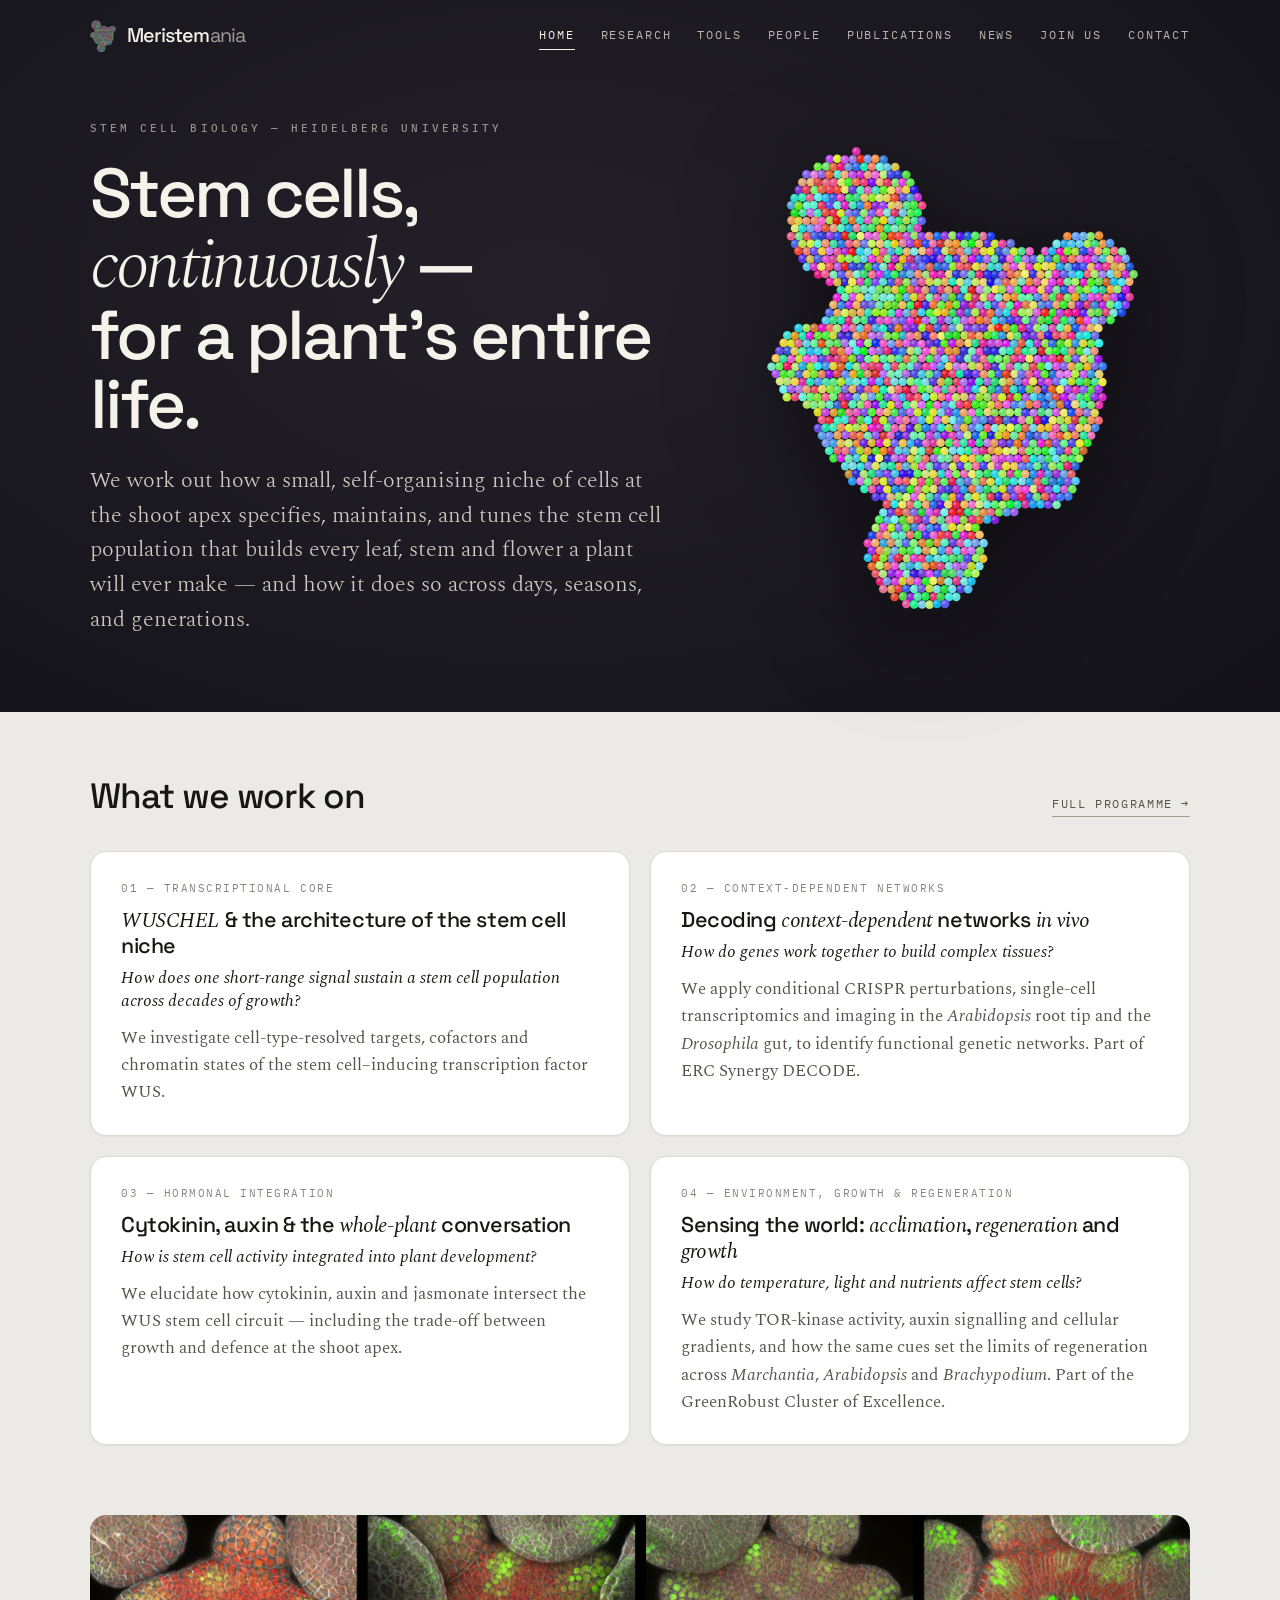
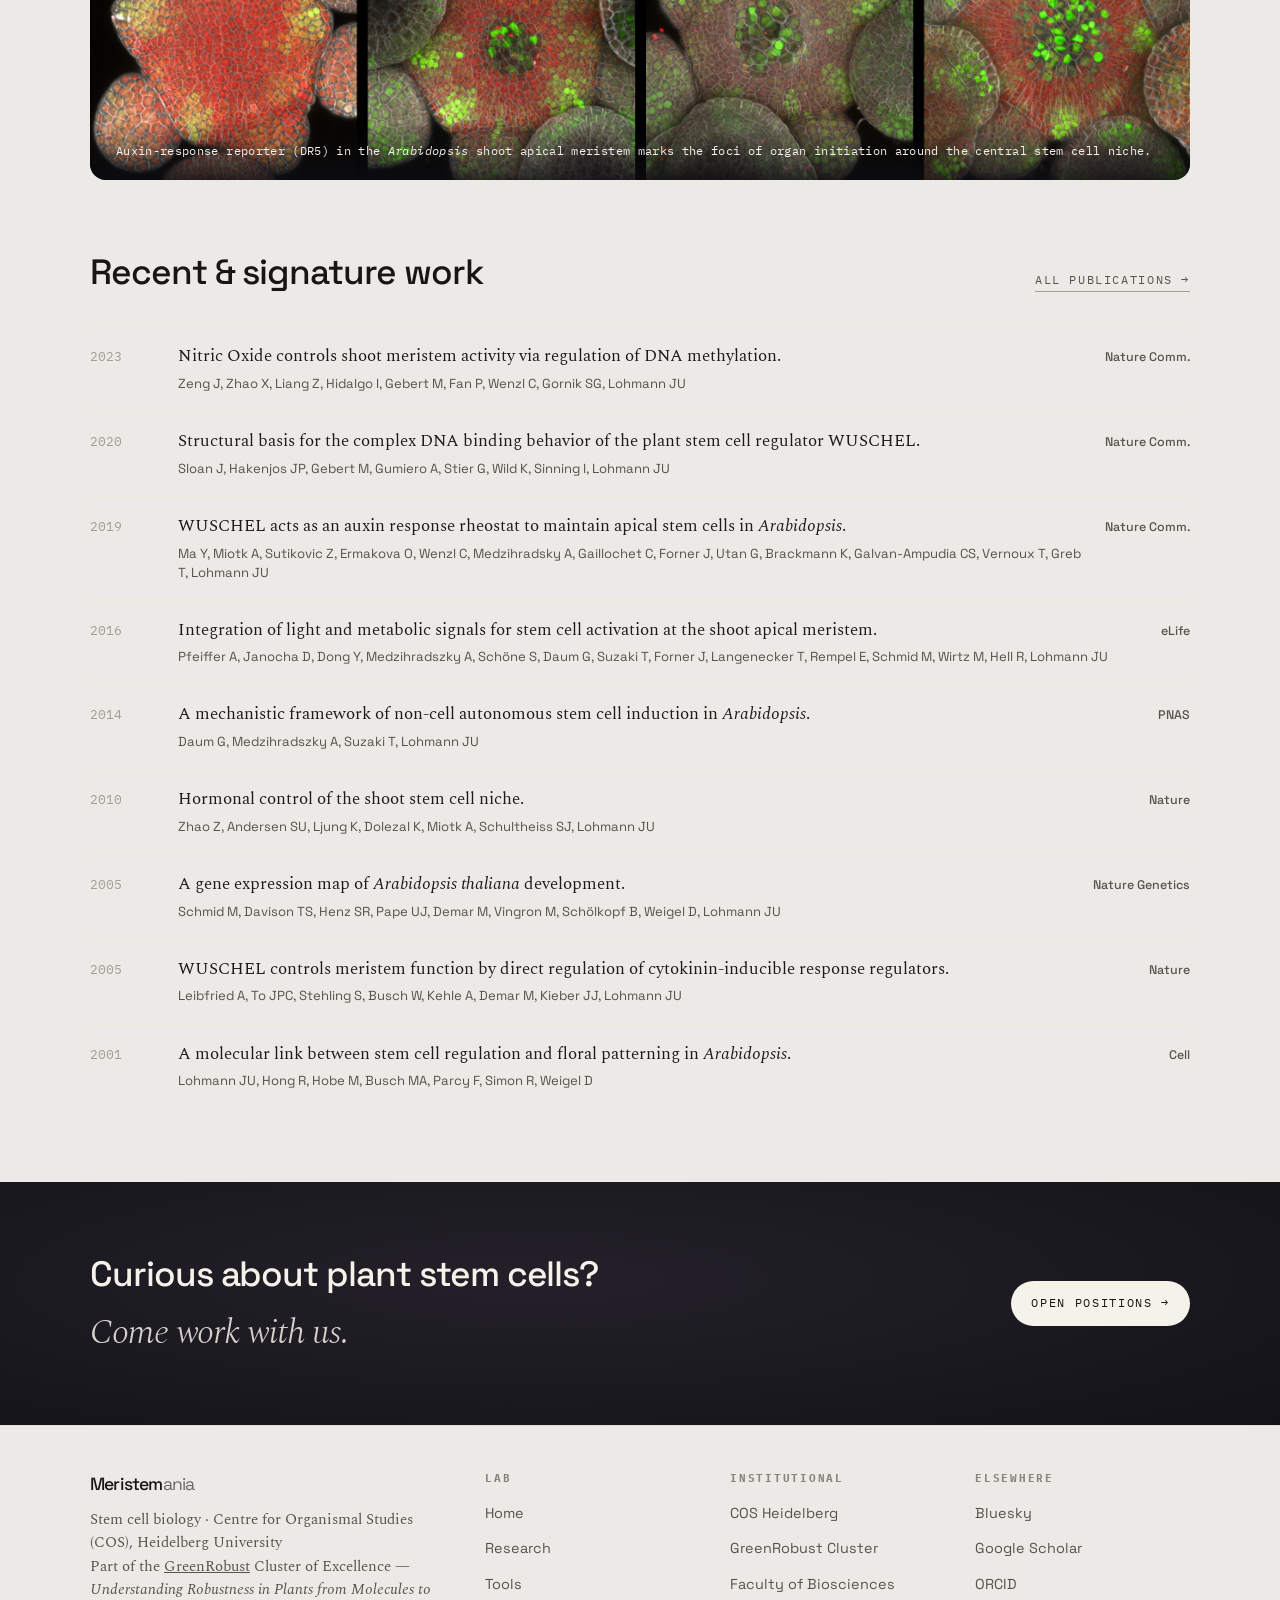
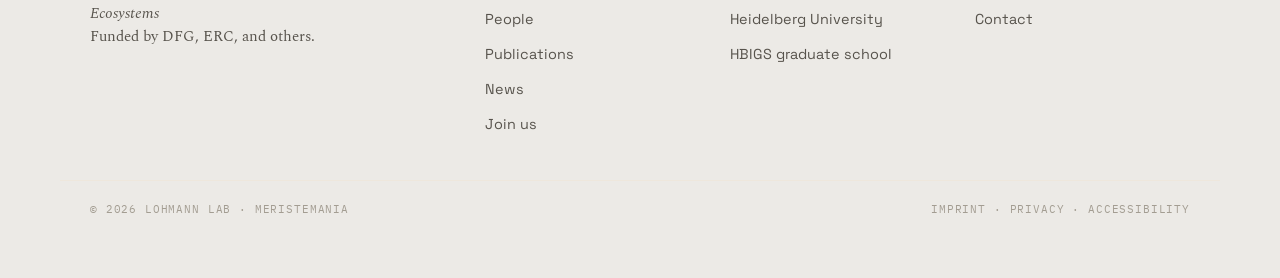
==== commit bad50341: "Add Tools page: GreenGate resources + password-gated 3D SAM scRNA explorer; add Tools to nav/footer" ====
--- a/index.html
+++ b/index.html
@@ -16,7 +16,7 @@
   <link rel="preconnect" href="https://fonts.googleapis.com">
   <link rel="preconnect" href="https://fonts.gstatic.com" crossorigin>
   <link href="https://fonts.googleapis.com/css2?family=Space+Grotesk:wght@300..700&family=Spectral:ital,wght@0,300;0,400;0,500;0,600;1,400&family=IBM+Plex+Mono:wght@400;500&display=swap" rel="stylesheet">
-  <link rel="stylesheet" href="assets/css/site.css?v=11">
+  <link rel="stylesheet" href="assets/css/site.css?v=12">
 </head>
 <body>
   <header class="top">
@@ -26,6 +26,7 @@
       <nav class="primary" id="nav" aria-label="Primary">
         <a href="index.html" class="current">Home</a>
         <a href="research.html">Research</a>
+        <a href="tools.html">Tools</a>
         <a href="people.html">People</a>
         <a href="publications.html">Publications</a>
         <a href="news.html">News</a>
@@ -113,7 +114,7 @@
         <span class="wm">Meristem<span class="suf">ania</span></span>
         <p>Stem cell biology · Centre for Organismal Studies (COS), Heidelberg University<br>Part of the <a href="https://greenrobust.de" rel="noopener noreferrer" target="_blank">GreenRobust</a> Cluster of Excellence — <em>Understanding Robustness in Plants from Molecules to Ecosystems</em><br>Funded by DFG, ERC, and others.</p>
       </div>
-      <div><h4>Lab</h4><ul><li><a href="index.html">Home</a></li><li><a href="research.html">Research</a></li><li><a href="people.html">People</a></li><li><a href="publications.html">Publications</a></li><li><a href="news.html">News</a></li><li><a href="join.html">Join us</a></li></ul></div>
+      <div><h4>Lab</h4><ul><li><a href="index.html">Home</a></li><li><a href="research.html">Research</a></li><li><a href="tools.html">Tools</a></li><li><a href="people.html">People</a></li><li><a href="publications.html">Publications</a></li><li><a href="news.html">News</a></li><li><a href="join.html">Join us</a></li></ul></div>
       <div><h4>Institutional</h4><ul><li><a href="https://www.cos.uni-heidelberg.de/en" rel="noopener noreferrer" target="_blank">COS Heidelberg</a></li><li><a href="https://greenrobust.de" rel="noopener noreferrer" target="_blank">GreenRobust Cluster</a></li><li><a href="https://www.bio.uni-heidelberg.de" rel="noopener noreferrer" target="_blank">Faculty of Biosciences</a></li><li><a href="https://www.uni-heidelberg.de/" rel="noopener noreferrer" target="_blank">Heidelberg University</a></li><li><a href="http://www.hbigs.uni-heidelberg.de/" rel="noopener noreferrer" target="_blank">HBIGS graduate school</a></li></ul></div>
       <div><h4>Elsewhere</h4><ul><li><a href="https://bsky.app/profile/meristemania.bsky.social" rel="noopener noreferrer" target="_blank">Bluesky</a></li><li><a href="https://scholar.google.com/citations?user=BkbnIxkAAAAJ" rel="noopener noreferrer" target="_blank">Google Scholar</a></li><li><a href="https://orcid.org/0000-0003-3667-187X" rel="noopener noreferrer" target="_blank">ORCID</a></li><li><a href="contact.html">Contact</a></li></ul></div>
     </div>
--- a/assets/css/site.css
+++ b/assets/css/site.css
@@ -312,5 +312,25 @@
   .pub .venue{text-align:left}
   .people-grid{grid-template-columns:1fr}
 }
+/* ---------- phones: captions below images, tighter spacing ---------- */
+@media(max-width:600px){
+  /* strip figures (index / research): caption drops below the image */
+  .strip{background:transparent;overflow:visible;border-radius:0}
+  .strip img{border-radius:12px}
+  .strip figcaption{position:static;background:none;color:var(--muted3);
+    padding:12px 2px 0;font-size:.74rem;line-height:1.6}
+  /* dark hero image (publications): caption below, light text on the band */
+  .hero-fig figcaption{position:static;background:none;border-radius:0;
+    color:rgba(245,242,234,.8);padding:12px 2px 0;font-size:.72rem}
+  /* wide framed figure caption already sits below — just tighten */
+  .figure-wide figure{padding:12px}
+  /* tighter heroes + hero stats on small screens */
+  .hero{padding:100px 0 48px}
+  .hero.compact{padding:100px 0 40px}
+  .hero-stats{gap:24px}
+  .hero-stats .v{font-size:1.6rem}
+  .brand-lockup .wm{font-size:1.05rem}
+  .section{padding:44px 0 8px}
+}
 @media(max-width:480px){.foot-in{grid-template-columns:1fr}}
 @media(prefers-reduced-motion:reduce){*{scroll-behavior:auto}.btn:hover,.cardx:hover,.route:hover{transform:none}}
